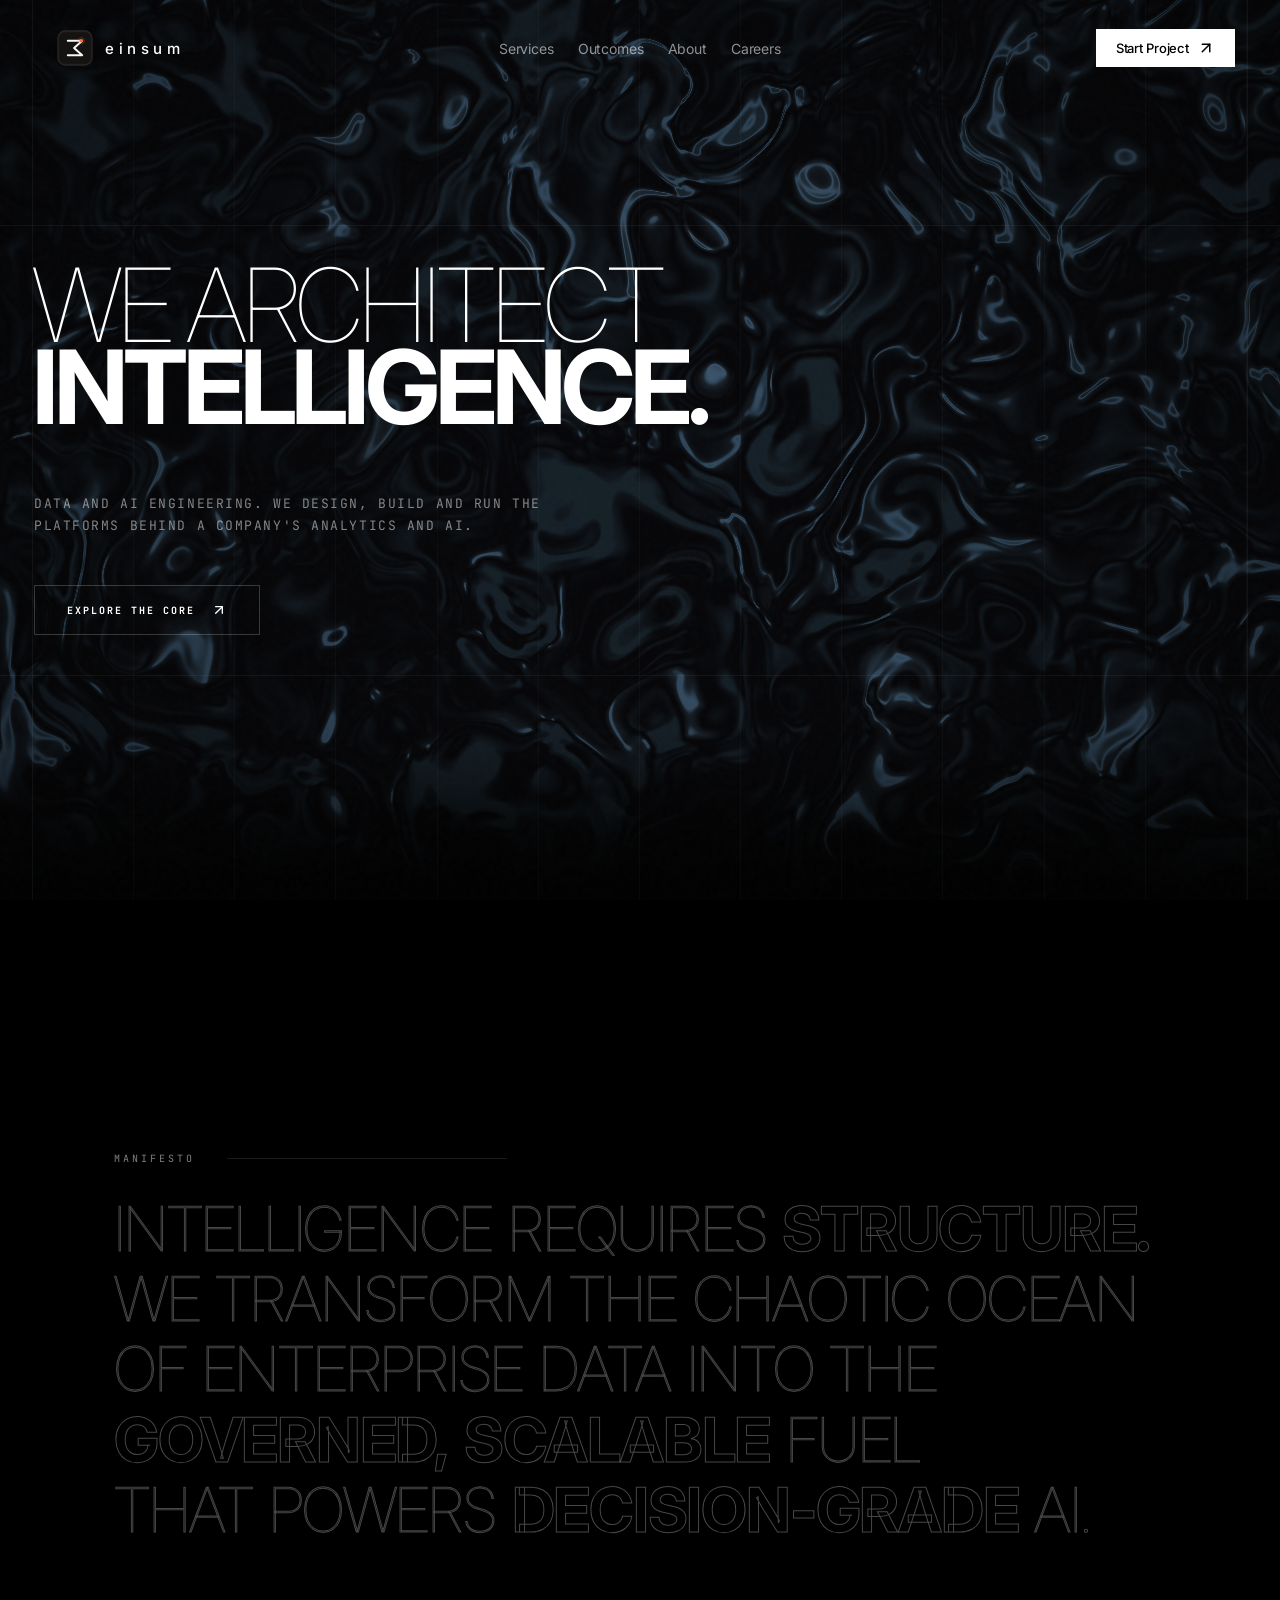
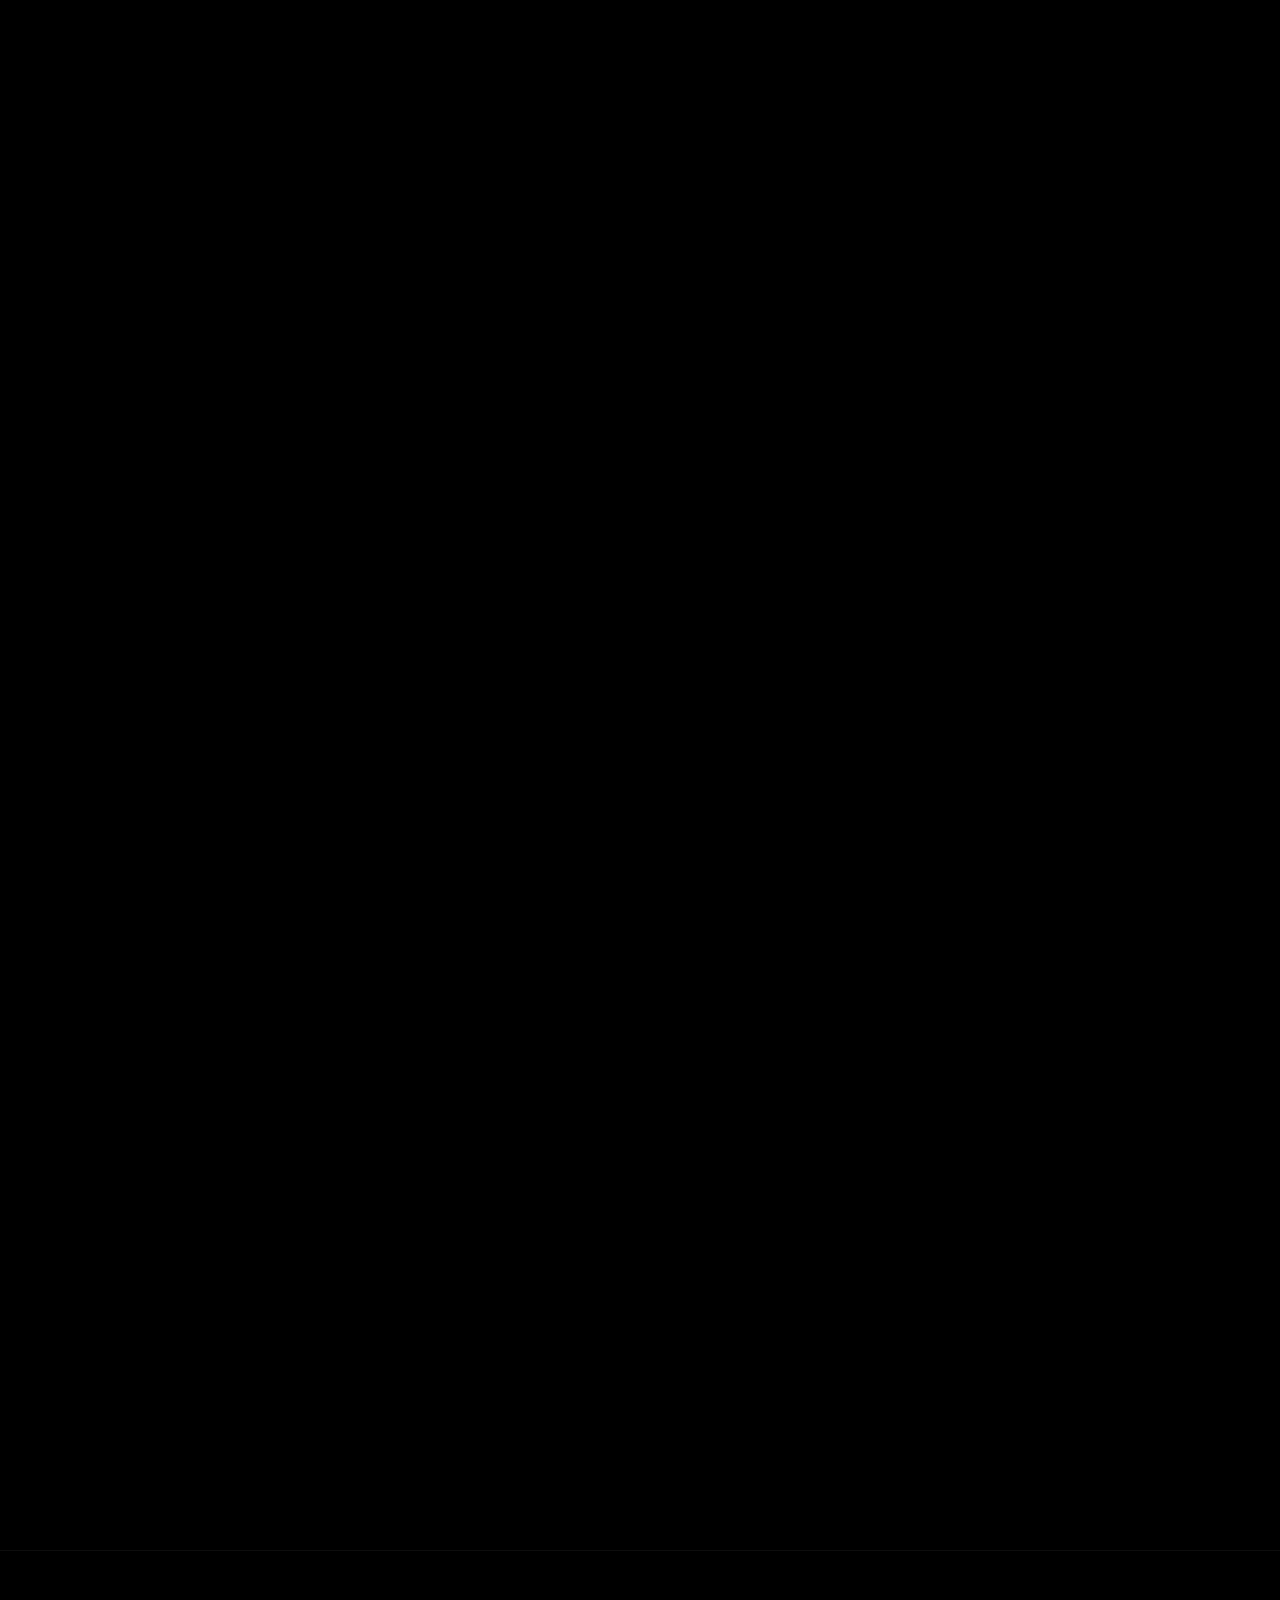
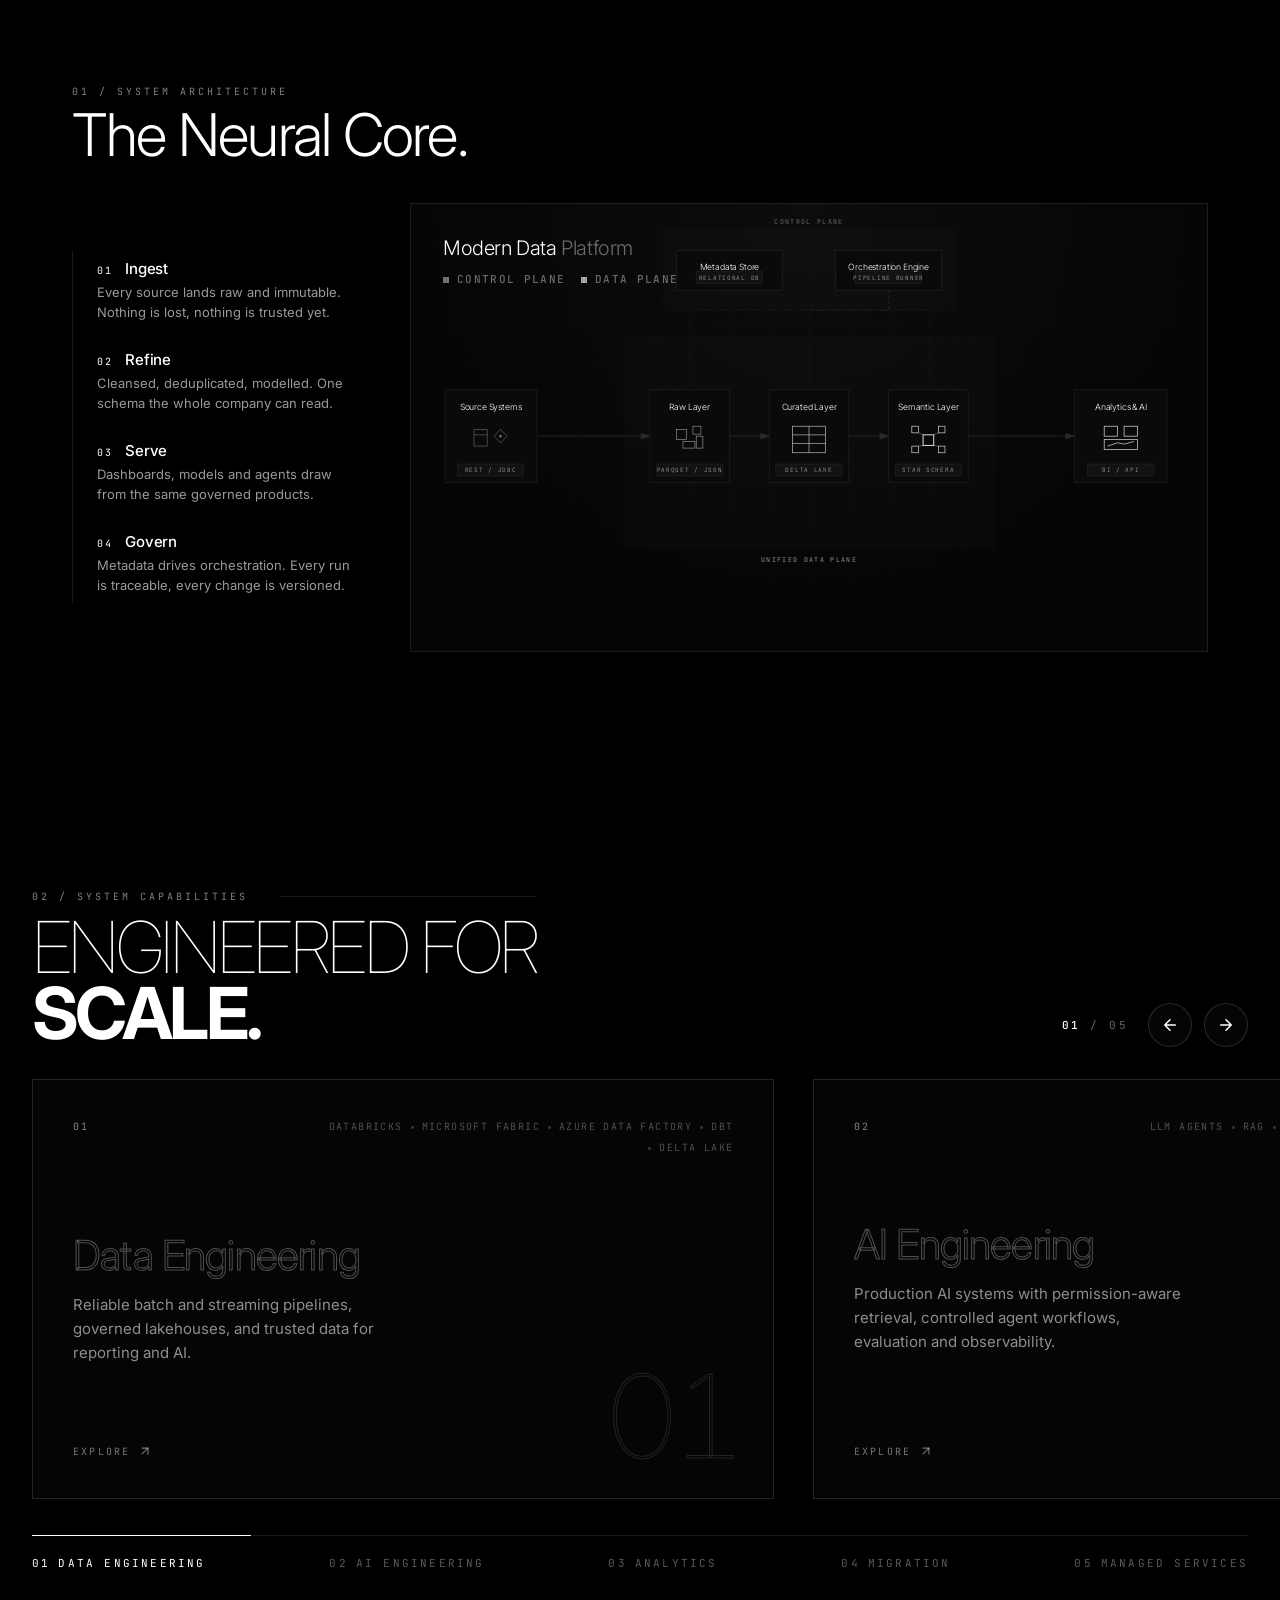
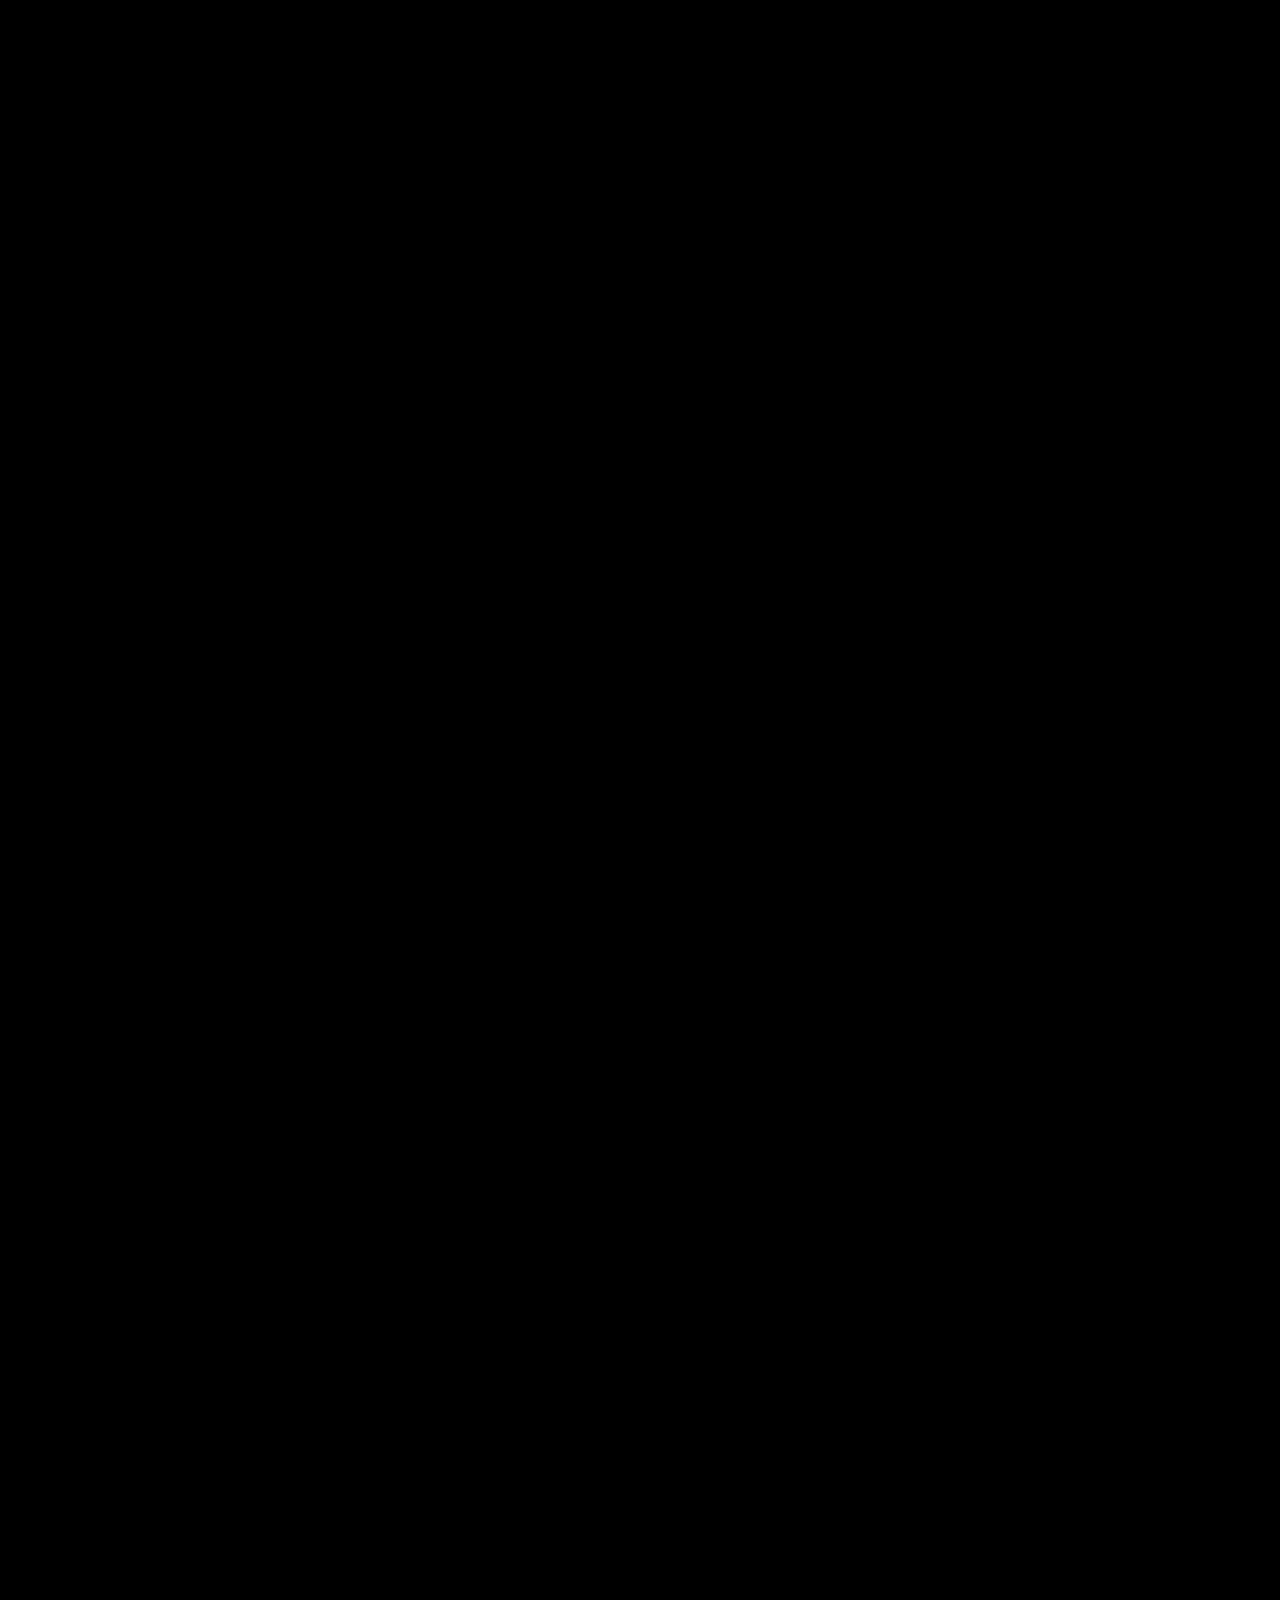
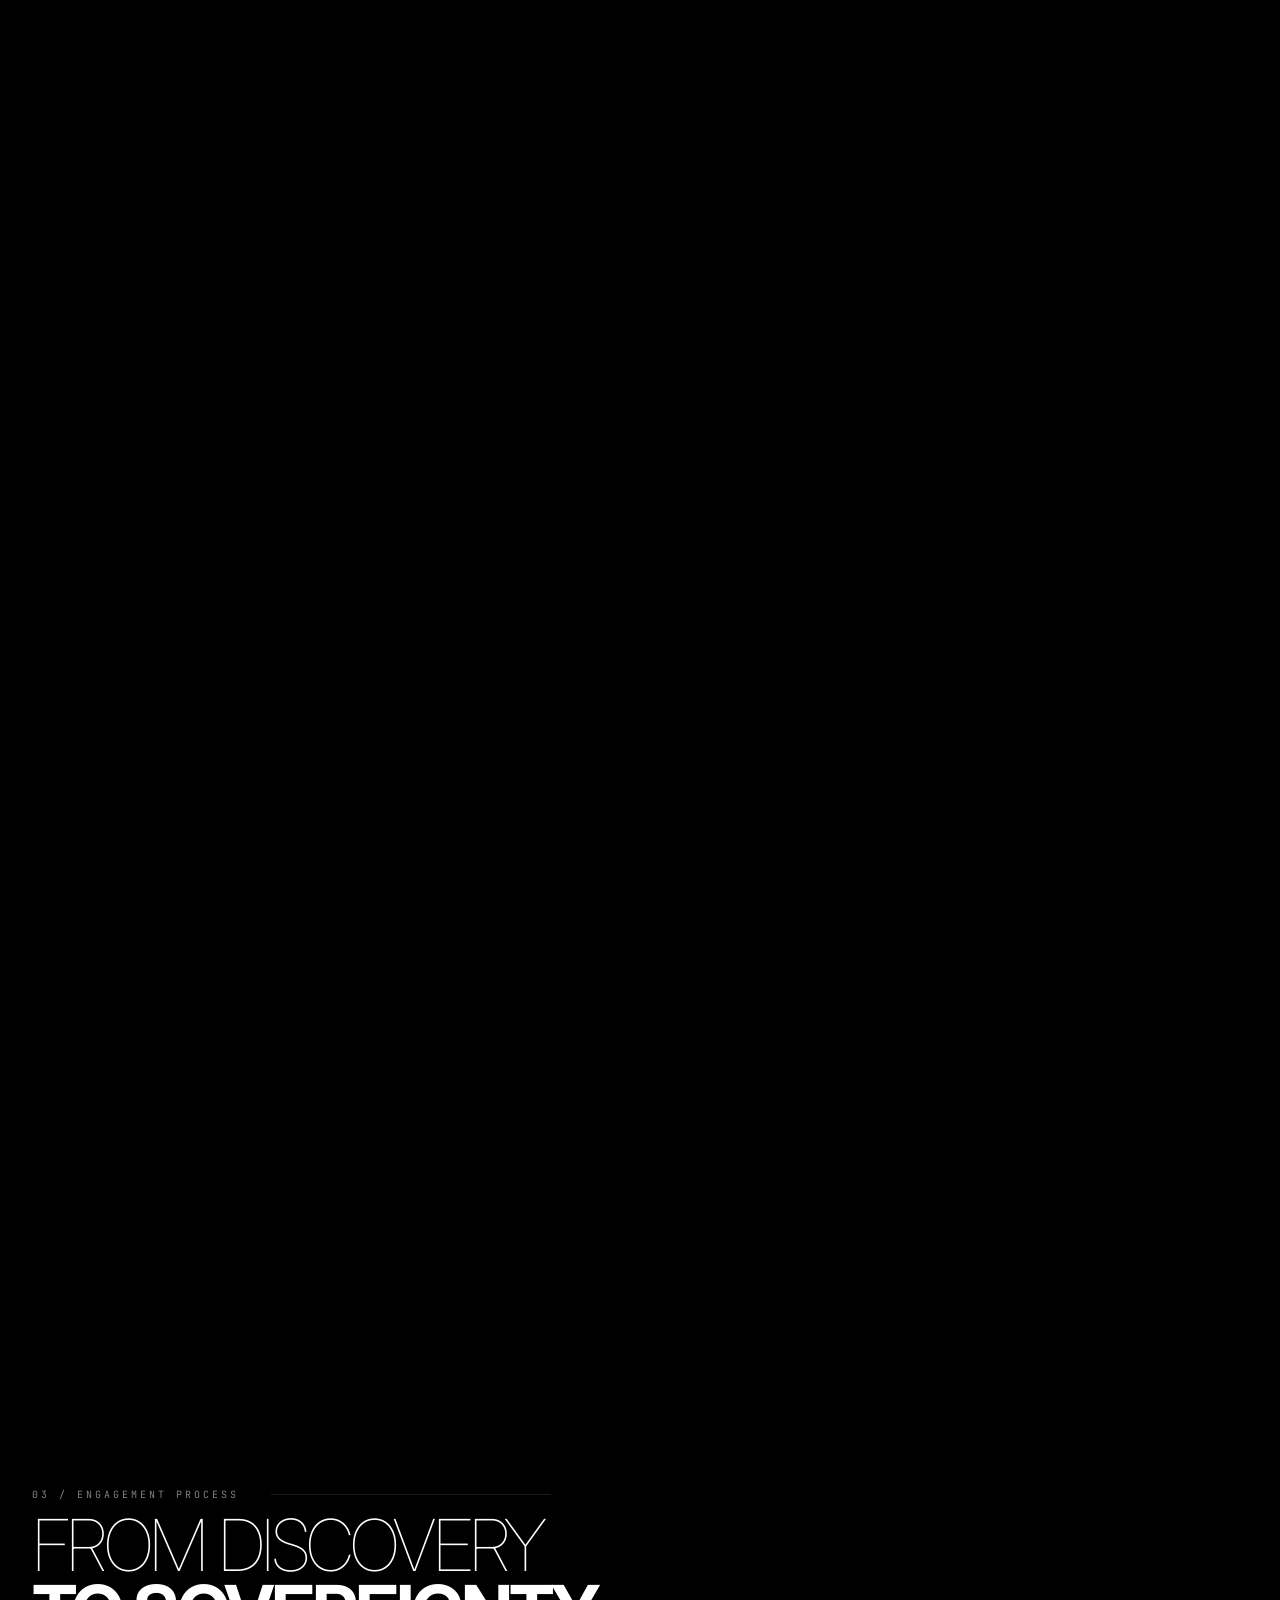
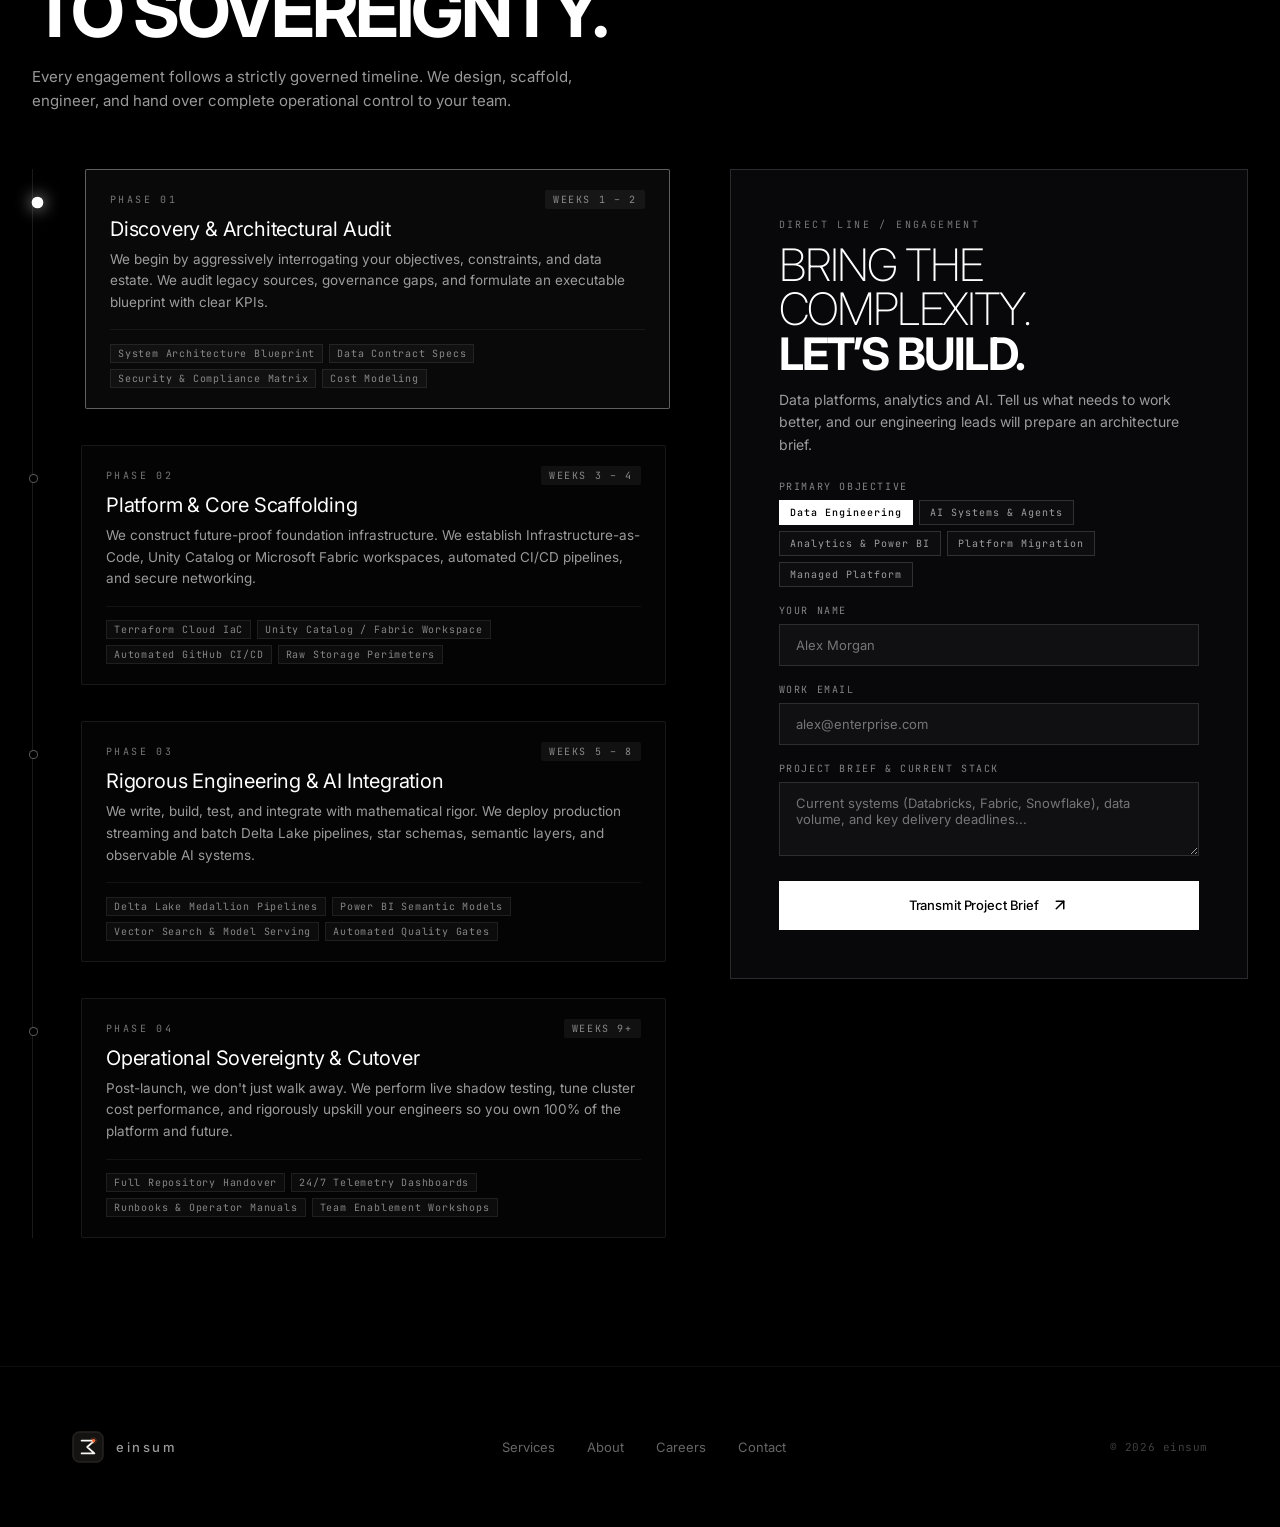
==== index.html @ 6652b0ad "First commit" ====
<!DOCTYPE html>
<html lang="en">

<head>
  <meta charset="UTF-8">
  <meta name="viewport" content="width=device-width, initial-scale=1, maximum-scale=5, user-scalable=yes">
  <meta name="theme-color" content="#000000">
  <title>Data & AI Engineering Consulting | einsum</title>
  <meta name="description"
    content="Data and AI engineering on Databricks, Microsoft Fabric and Azure. einsum builds governed data platforms, production AI systems and analytics your team can operate.">
  <link rel="icon" type="image/svg+xml" href="favicon.svg">
  <link rel="preconnect" href="https://fonts.googleapis.com">
  <link rel="preconnect" href="https://fonts.gstatic.com" crossorigin>
  <link
    href="https://fonts.googleapis.com/css2?family=Inter:wght@100;200;300;400;500;600;700;800;900&family=JetBrains+Mono:wght@400;500;600&display=swap"
    rel="stylesheet">
  <style>
    /* ── Reset & Base ─────────────────────────────────────── */
    *,
    *::before,
    *::after {
      margin: 0;
      padding: 0;
      box-sizing: border-box;
    }

    html {
      scroll-behavior: smooth;
    }

    body {
      font-family: 'Inter', system-ui, -apple-system, sans-serif;
      background: #000;
      color: #fff;
      overflow-x: hidden;
      -webkit-font-smoothing: antialiased;
      -moz-osx-font-smoothing: grayscale;
    }

    ::selection {
      background: rgba(255, 255, 255, 0.15);
    }

    a {
      color: inherit;
      text-decoration: none;
    }

    button {
      background: none;
      border: none;
      color: inherit;
      cursor: pointer;
      font: inherit;
    }

    .mono {
      font-family: 'JetBrains Mono', 'Courier New', monospace;
    }

    /* ── WebGL Fluid Background ──────────────────────────── */
    #fluid-bg {
      position: fixed;
      inset: 0;
      z-index: 0;
      width: 100vw;
      height: 100vh;
      pointer-events: none;
    }

    #fluid-bg canvas {
      display: block;
      width: 100%;
      height: 100%;
      background: #000;
    }

    /* Noise overlay on top of the fluid */
    #fluid-bg::after {
      content: '';
      position: absolute;
      inset: 0;
      opacity: 0.02;
      mix-blend-mode: screen;
      pointer-events: none;
      background-image: url("data:image/svg+xml,%3Csvg viewBox='0 0 200 200' xmlns='http://www.w3.org/2000/svg'%3E%3Cfilter id='noiseFilter'%3E%3CfeTurbulence type='fractalNoise' baseFrequency='0.8' numOctaves='3' stitchTiles='stitch'/%3E%3C/filter%3E%3Crect width='100%25' height='100%25' filter='url(%23noiseFilter)'/%3E%3C/svg%3E");
    }

    /* ── Navigation ──────────────────────────────────────── */
    .nav-bar {
      position: fixed;
      top: 0;
      left: 0;
      right: 0;
      display: flex;
      justify-content: center;
      pointer-events: none;
      z-index: 100;
    }

    .nav-inner {
      position: relative;
      display: flex;
      align-items: center;
      justify-content: space-between;
      padding: 0 1.5rem;
      pointer-events: auto;
      width: 100%;
      max-width: 1240px;
      height: 96px;
      background: transparent;
      border: 1px solid transparent;
      border-radius: 0;
      transition: all 0.7s cubic-bezier(0.19, 1, 0.22, 1);
    }

    /* Scrolled state: frosted glass pill */
    .nav-bar.scrolled .nav-inner {
      max-width: 860px;
      height: 56px;
      margin-top: 12px;
      background: rgba(20, 20, 20, 0.65);
      backdrop-filter: blur(24px) saturate(1.4);
      -webkit-backdrop-filter: blur(24px) saturate(1.4);
      border-color: rgba(255, 255, 255, 0.08);
      border-radius: 100px;
      padding: 0 1.25rem;
    }

    .nav-bar.scrolled .nav-brand svg {
      height: 28px;
      width: 28px;
      transition: all 0.7s cubic-bezier(0.19, 1, 0.22, 1);
    }

    .nav-brand svg {
      transition: all 0.7s cubic-bezier(0.19, 1, 0.22, 1);
    }

    .nav-brand {
      display: flex;
      align-items: center;
      gap: 14px;
      padding-left: 12px;
    }

    .nav-brand svg {
      height: 36px;
      width: 36px;
      flex-shrink: 0;
    }

    .nav-brand-text {
      font-size: 15px;
      font-weight: 500;
      letter-spacing: 0.3em;
      color: #fff;
    }

    .nav-links {
      display: none;
      align-items: center;
      gap: 1.5rem;
    }

    @media (min-width: 768px) {
      .nav-links {
        display: flex;
      }
    }

    .nav-link {
      position: relative;
      font-size: 14px;
      font-weight: 400;
      letter-spacing: -0.01em;
      color: rgba(255, 255, 255, 0.55);
      transition: color 0.3s;
    }

    .nav-link:hover {
      color: #fff;
    }

    .nav-link::after {
      content: '';
      position: absolute;
      bottom: -8px;
      left: 0;
      right: 0;
      height: 1px;
      background: #fff;
      transform: scaleX(0);
      transform-origin: left;
      transition: transform 0.5s cubic-bezier(0.19, 1, 0.22, 1);
    }

    .nav-link:hover::after {
      transform: scaleX(1);
    }

    .nav-cta {
      display: none;
      align-items: center;
      gap: 8px;
      padding: 10px 20px;
      background: #fff;
      color: #000;
      font-weight: 500;
      font-size: 13px;
      letter-spacing: -0.01em;
      border-radius: 0;
      transition: all 0.5s cubic-bezier(0.19, 1, 0.22, 1);
    }

    .nav-bar.scrolled .nav-cta {
      border-radius: 9999px;
      padding: 8px 18px;
    }

    .nav-cta:hover {
      background: #e5e5e5;
    }

    .nav-cta:active {
      transform: scale(0.95);
    }

    @media (min-width: 768px) {
      .nav-cta {
        display: inline-flex;
      }
    }

    /* ── Hero Section ────────────────────────────────────── */
    .hero {
      position: relative;
      width: 100%;
      height: 100vh;
      height: 100svh;
      display: flex;
      flex-direction: column;
      justify-content: center;
      overflow: hidden;
      z-index: 10;
    }

    /* Grid overlay */
    .hero-grid {
      position: absolute;
      inset: 0;
      z-index: 1;
      pointer-events: none;
      display: flex;
      justify-content: center;
      width: 100%;
      max-width: 1600px;
      margin: 0 auto;
      padding: 0 2rem;
    }

    .hero-grid-inner {
      width: 100%;
      height: 100%;
      display: grid;
      grid-template-columns: repeat(12, 1fr);
      border-left: 1px solid rgba(255, 255, 255, 0.05);
      border-right: 1px solid rgba(255, 255, 255, 0.05);
    }

    .hero-grid-col {
      height: 100%;
      border-right: 1px solid rgba(255, 255, 255, 0.05);
      opacity: 0.5;
    }

    @media (max-width: 768px) {
      .hero-grid-inner {
        grid-template-columns: repeat(4, 1fr);
      }
    }

    .hero-hline {
      position: absolute;
      left: 0;
      right: 0;
      height: 1px;
      background: rgba(255, 255, 255, 0.05);
      pointer-events: none;
    }

    .hero-content {
      position: relative;
      z-index: 20;
      width: 100%;
      max-width: 1600px;
      margin: 0 auto;
      padding: 0 1rem;
    }

    @media (min-width: 768px) {
      .hero-content {
        padding: 0 2rem;
      }
    }

    .hero-title-thin {
      font-size: clamp(3rem, 8vw, 9rem);
      font-weight: 100;
      letter-spacing: -0.05em;
      line-height: 0.8;
      text-transform: uppercase;
      opacity: 0;
      transform: translateY(60px);
      animation: heroSlideUp 1s cubic-bezier(0.19, 1, 0.22, 1) 0.3s forwards;
    }

    .hero-title-bold {
      font-size: clamp(3rem, 8vw, 9rem);
      font-weight: 700;
      letter-spacing: -0.05em;
      line-height: 0.8;
      text-transform: uppercase;
      opacity: 0;
      transform: translateY(60px);
      animation: heroSlideUp 1s cubic-bezier(0.19, 1, 0.22, 1) 0.5s forwards;
    }

    @keyframes heroSlideUp {
      to {
        opacity: 1;
        transform: translateY(0);
      }
    }

    .hero-subtitle {
      margin-top: 2rem;
      padding-left: 2px;
      opacity: 0;
      transform: translateY(20px);
      animation: heroFadeIn 1.2s cubic-bezier(0.19, 1, 0.22, 1) 0.9s forwards;
    }

    @keyframes heroFadeIn {
      to {
        opacity: 1;
        transform: translateY(0);
      }
    }

    .hero-subtitle p {
      font-family: 'JetBrains Mono', monospace;
      font-size: 11px;
      color: rgba(255, 255, 255, 0.5);
      max-width: 540px;
      line-height: 1.7;
      text-transform: uppercase;
      letter-spacing: 0.12em;
    }

    @media (min-width: 768px) {
      .hero-subtitle {
        margin-top: 4rem;
      }

      .hero-subtitle p {
        font-size: 13px;
      }
    }

    .hero-btn {
      display: inline-flex;
      align-items: center;
      gap: 1rem;
      margin-top: 3rem;
      padding: 1rem 2rem;
      border: 1px solid rgba(255, 255, 255, 0.2);
      position: relative;
      overflow: hidden;
      transition: border-color 0.5s;
    }

    .hero-btn:hover {
      border-color: rgba(255, 255, 255, 0.6);
    }

    .hero-btn-fill {
      position: absolute;
      inset: 0;
      background: #fff;
      transform: scaleX(0);
      transform-origin: left;
      transition: transform 0.8s cubic-bezier(0.19, 1, 0.22, 1);
    }

    .hero-btn:hover .hero-btn-fill {
      transform: scaleX(1);
    }

    .hero-btn span {
      position: relative;
      z-index: 10;
      font-family: 'JetBrains Mono', monospace;
      font-size: 10px;
      letter-spacing: 0.2em;
      font-weight: 700;
      text-transform: uppercase;
      color: #fff;
      transition: color 0.5s;
    }

    .hero-btn:hover span {
      color: #000;
    }

    .hero-btn svg {
      position: relative;
      z-index: 10;
      width: 16px;
      height: 16px;
      color: #fff;
      transition: color 0.5s;
    }

    .hero-btn:hover svg {
      color: #000;
    }

    /* ── Section Commons ─────────────────────────────────── */
    .section {
      position: relative;
      z-index: 20;
      width: 100%;
      border-top: 1px solid rgba(255, 255, 255, 0.05);
      padding: 6rem 0;
      background: rgba(0, 0, 0, 0.7);
      backdrop-filter: blur(40px);
      -webkit-backdrop-filter: blur(40px);
    }

    @media (min-width: 768px) {
      .section {
        padding: 8rem 0;
      }
    }

    .section-inner {
      max-width: 1200px;
      margin: 0 auto;
      padding: 0 1rem;
    }

    @media (min-width: 768px) {
      .section-inner {
        padding: 0 2rem;
      }
    }

    .section-label {
      font-family: 'JetBrains Mono', monospace;
      font-size: 10px;
      letter-spacing: 0.3em;
      text-transform: uppercase;
      color: rgba(255, 255, 255, 0.5);
    }

    .section-label-line {
      display: inline-block;
      position: relative;
      height: 1px;
      max-width: 280px;
      flex: 1;
      background: rgba(255, 255, 255, 0.1);
      margin-left: 1rem;
      vertical-align: middle;
    }

    .section-heading {
      font-size: clamp(2rem, 4.6vw, 4.25rem);
      font-weight: 300;
      letter-spacing: -0.03em;
      line-height: 0.95;
      margin-top: 0.5rem;
    }

    .section-heading-bold {
      font-weight: 700;
    }

    /* ── Manifesto Section ───────────────────────────────── */
    .manifesto {
      position: relative;
      z-index: 10;
      width: 100%;
      height: 250vh;
      background: transparent;
      border-top: none;
      backdrop-filter: none;
      -webkit-backdrop-filter: none;
    }

    .manifesto-sticky {
      position: sticky;
      top: 0;
      height: 100svh;
      width: 100%;
      overflow: hidden;
      display: flex;
      flex-direction: column;
      justify-content: center;
    }

    .manifesto-inner {
      max-width: 1600px;
      margin: 0 auto;
      padding: 0 1rem;
    }

    @media (min-width: 768px) {
      .manifesto-inner {
        padding: 0 2rem;
      }
    }

    .manifesto-text {
      text-transform: uppercase;
      letter-spacing: -0.02em;
      line-height: 1.04;
      font-size: clamp(1.7rem, 4.8vw, 4.8rem);
      max-width: 1400px;
    }

    .manifesto-text .line {
      display: block;
      margin-bottom: 0.1em;
    }

    /* Each word starts as a faint outline, then fills to white on scroll */
    .manifesto-text .mword {
      display: inline-block;
      margin-right: 0.26em;
      position: relative;
      -webkit-text-stroke: 1px rgba(255, 255, 255, 0.28);
      color: transparent;
      transition: color 0.4s ease, -webkit-text-stroke 0.4s ease;
    }

    .manifesto-text .mword.lit {
      -webkit-text-stroke: 0;
      color: rgba(255, 255, 255, 0.5);
    }

    .manifesto-text .mword.lit.is-bold {
      color: #fff;
    }

    .manifesto-text .mword.is-bold {
      font-weight: 700;
    }

    .manifesto-text .mword:not(.is-bold) {
      font-weight: 100;
    }

    /* Progress bar */
    .manifesto-progress {
      position: relative;
      height: 1px;
      max-width: 280px;
      flex: 1;
      background: rgba(255, 255, 255, 0.1);
      margin-left: 1rem;
      overflow: hidden;
    }

    .manifesto-progress-fill {
      position: absolute;
      left: 0;
      top: 0;
      height: 1px;
      width: 100%;
      background: rgba(255, 255, 255, 0.4);
      transform-origin: left;
      transform: scaleX(0);
    }

    /* ── Neural Core (Architecture) ──────────────────────── */
    .arch-steps {
      display: flex;
      flex-direction: column;
      gap: 0.75rem;
      padding-left: 1.5rem;
      border-left: 1px solid rgba(255, 255, 255, 0.1);
      position: relative;
    }

    .arch-step {
      transition: color 0.5s;
      color: #fff;
    }

    .arch-step-header {
      display: flex;
      align-items: baseline;
      gap: 0.75rem;
    }

    .arch-step-num {
      font-family: 'JetBrains Mono', monospace;
      font-size: 10px;
      letter-spacing: 0.2em;
    }

    .arch-step-title {
      font-size: 15px;
      font-weight: 500;
      letter-spacing: -0.01em;
    }

    .arch-step-desc {
      font-size: 13px;
      line-height: 1.6;
      color: rgba(255, 255, 255, 0.6);
      margin-top: 4px;
    }

    .arch-grid {
      display: grid;
      grid-template-columns: 1fr;
      gap: 2rem;
      margin-top: 2.5rem;
    }

    @media (min-width: 1024px) {
      .arch-grid {
        grid-template-columns: minmax(230px, 290px) 1fr;
        gap: 3rem;
        align-items: center;
        margin-top: 0;
      }
    }

    /* Architecture SVG diagram container */
    .arch-diagram {
      position: relative;
      width: 100%;
      background: #050505;
      border: 1px solid rgba(255, 255, 255, 0.1);
    }

    @media (min-width: 768px) {
      .arch-diagram {
        aspect-ratio: 16/9;
      }
    }

    .arch-diagram-header {
      padding: 1rem;
    }

    @media (min-width: 768px) {
      .arch-diagram-header {
        position: absolute;
        top: 2rem;
        left: 2rem;
        z-index: 20;
        padding: 0;
      }
    }

    .arch-diagram h3 {
      font-size: 1.25rem;
      font-weight: 300;
      letter-spacing: -0.02em;
    }

    .arch-diagram h3 span {
      color: rgba(255, 255, 255, 0.4);
    }

    .arch-diagram-legend {
      display: flex;
      gap: 1rem;
      margin-top: 0.75rem;
      font-family: 'JetBrains Mono', monospace;
      font-size: 11px;
      font-weight: 500;
      text-transform: uppercase;
      letter-spacing: 0.12em;
      color: rgba(255, 255, 255, 0.4);
    }

    .arch-diagram-legend .dot {
      width: 6px;
      height: 6px;
      background: #71717a;
      display: inline-block;
      margin-right: 8px;
      vertical-align: middle;
    }

    .arch-diagram-legend .dot-light {
      background: #a1a1aa;
    }

    .arch-diagram svg {
      width: 100%;
      height: auto;
      position: relative;
      z-index: 10;
    }

    /* Grid overlay inside diagram */
    .arch-diagram-grid {
      position: absolute;
      inset: 0;
      opacity: 0.1;
      pointer-events: none;
      background-image:
        linear-gradient(rgba(255, 255, 255, 0.05) 1px, transparent 1px),
        linear-gradient(90deg, rgba(255, 255, 255, 0.05) 1px, transparent 1px);
      background-size: 40px 40px;
    }

    .arch-diagram-radial {
      position: absolute;
      inset: 0;
      background: radial-gradient(circle at 50% 0%, rgba(255, 255, 255, 0.03), rgba(255, 255, 255, 0) 70%);
      pointer-events: none;
    }

    /* Architecture diagram interactive & hover effects */
    .arch-node {
      cursor: pointer;
      transition: transform 0.28s cubic-bezier(0.16, 1, 0.3, 1), opacity 0.3s ease;
    }

    .arch-node-frame {
      transition: stroke 0.3s ease, fill 0.3s ease, filter 0.3s ease;
    }

    .arch-node:hover .arch-node-frame,
    .arch-node.is-active .arch-node-frame {
      fill: #141416;
      stroke: rgba(255, 255, 255, 0.7);
      filter: drop-shadow(0 0 14px rgba(255, 255, 255, 0.2));
    }

    .arch-node.is-dimmed {
      opacity: 0.25;
    }

    /* Flowing animated stream when hovering over flowchart */
    .arch-stream-path {
      stroke-dasharray: 6 8;
      stroke: rgba(255, 255, 255, 0.2);
      stroke-width: 1.5;
      fill: none;
      opacity: 0;
      transition: opacity 0.4s ease;
    }

    .arch-diagram:hover .arch-stream-path {
      opacity: 0.75;
      animation: archDashFlow 1.1s linear infinite;
    }

    .arch-stream-path.is-active {
      opacity: 1 !important;
      stroke: #ffffff;
      stroke-width: 2;
      filter: drop-shadow(0 0 5px rgba(255, 255, 255, 0.6));
      animation: archDashFlow 0.8s linear infinite !important;
    }

    .arch-stream-path.is-dimmed {
      opacity: 0.08 !important;
    }

    @keyframes archDashFlow {
      from {
        stroke-dashoffset: 28;
      }

      to {
        stroke-dashoffset: 0;
      }
    }

    #base-links path {
      transition: stroke 0.3s ease, opacity 0.3s ease;
    }

    .arch-diagram:hover #base-links path {
      stroke: #52525b;
    }

    .arch-step {
      cursor: pointer;
      padding: 0.45rem 0.6rem;
      margin: 0 -0.6rem;
      border-radius: 4px;
      transition: background 0.25s ease, color 0.25s ease;
    }

    .arch-step:hover,
    .arch-step.is-active {
      background: rgba(255, 255, 255, 0.04);
    }

    .arch-step:hover .arch-step-title,
    .arch-step.is-active .arch-step-title {
      color: #ffffff;
    }

    .arch-step:hover .arch-step-num,
    .arch-step.is-active .arch-step-num {
      color: #ffffff;
    }

    /* Tooltip container styling */
    #arch-tooltip {
      position: absolute;
      left: 1.5rem;
      bottom: 1.5rem;
      max-width: 440px;
      padding: 0.75rem 1.1rem;
      background: rgba(10, 10, 12, 0.88);
      backdrop-filter: blur(14px);
      -webkit-backdrop-filter: blur(14px);
      border: 1px solid rgba(255, 255, 255, 0.14);
      border-radius: 4px;
      z-index: 40;
      pointer-events: none;
      opacity: 0;
      transform: translateY(6px);
      transition: opacity 0.28s ease, transform 0.28s ease;
    }

    #arch-tooltip.is-visible {
      opacity: 1;
      transform: translateY(0);
    }

    /* ── Capabilities Sticky Scroll-Driven Carousel ─────── */
    .capabilities-section {
      position: relative;
      width: 100%;
      height: 420vh;
      /* creates the scroll distance */
    }

    .capabilities-sticky {
      position: sticky;
      top: 0;
      height: 100vh;
      display: flex;
      flex-direction: column;
      justify-content: center;
      overflow: hidden;
      box-sizing: border-box;
      padding: 1.5rem 0;
    }

    @media (min-width: 768px) {
      .capabilities-sticky {
        padding: 2.5rem 0;
      }
    }

    .carousel-header-wrap {
      max-width: 1600px;
      width: 100%;
      margin: 0 auto;
      padding: 0 1.5rem;
      display: flex;
      justify-content: space-between;
      align-items: flex-end;
      flex-wrap: wrap;
      gap: 1.5rem;
      margin-bottom: 2rem;
      box-sizing: border-box;
    }

    @media (min-width: 768px) {
      .carousel-header-wrap {
        padding: 0 2rem;
      }
    }

    .carousel-controls {
      display: flex;
      align-items: center;
      gap: 0.75rem;
    }

    .carousel-counter {
      font-size: 11px;
      letter-spacing: 0.22em;
      color: rgba(255, 255, 255, 0.4);
      margin-right: 0.5rem;
    }

    .carousel-counter #carousel-current {
      color: #fff;
      font-weight: 500;
    }

    .carousel-btn {
      width: 44px;
      height: 44px;
      border-radius: 50%;
      border: 1px solid rgba(255, 255, 255, 0.15);
      background: rgba(255, 255, 255, 0.02);
      color: #fff;
      display: flex;
      align-items: center;
      justify-content: center;
      transition: all 0.25s ease;
      cursor: pointer;
    }

    .carousel-btn:hover {
      background: rgba(255, 255, 255, 0.12);
      border-color: rgba(255, 255, 255, 0.5);
    }

    .carousel-btn:active {
      transform: scale(0.95);
    }

    .carousel-viewport {
      width: 100%;
      overflow: hidden;
      position: relative;
    }

    .carousel-track {
      display: flex;
      gap: 2rem;
      width: max-content;
      padding-left: 1.5rem;
      padding-right: 1.5rem;
      will-change: transform;
      transition: transform 0.08s linear;
    }

    @media (min-width: 768px) {
      .carousel-track {
        gap: 3vw;
        padding-left: max(2rem, calc((100vw - 1600px) / 2 + 2rem));
        padding-right: 4rem;
      }
    }

    .cap-card {
      position: relative;
      display: block;
      flex-shrink: 0;
      border: 1px solid rgba(255, 255, 255, 0.12);
      background: rgba(255, 255, 255, 0.02);
      transition: border-color 0.6s ease, background 0.6s ease;
      width: 86vw;
      max-width: 820px;
      min-height: 360px;
    }

    @media (min-width: 768px) {
      .cap-card {
        width: 58vw;
        max-width: 860px;
        min-height: 420px;
      }
    }

    .cap-card:hover {
      border-color: rgba(255, 255, 255, 0.45);
      background: rgba(255, 255, 255, 0.035);
    }

    .cap-card-inner {
      position: relative;
      min-height: 320px;
      height: 100%;
      display: flex;
      flex-direction: column;
      justify-content: space-between;
      padding: 1.5rem;
    }

    @media (min-width: 768px) {
      .cap-card-inner {
        padding: 2rem;
        min-height: 380px;
      }
    }

    @media (min-width: 1024px) {
      .cap-card-inner {
        padding: 2.5rem;
      }
    }

    .cap-card-top {
      display: flex;
      align-items: flex-start;
      justify-content: space-between;
      gap: 1.5rem;
    }

    .cap-card-num {
      font-family: 'JetBrains Mono', monospace;
      font-size: 10px;
      letter-spacing: 0.24em;
      color: rgba(255, 255, 255, 0.5);
      font-variant-numeric: tabular-nums;
    }

    .cap-card-tags {
      display: flex;
      flex-wrap: wrap;
      justify-content: flex-end;
      gap: 8px 8px;
      max-width: 70%;
    }

    .cap-card-tag {
      font-family: 'JetBrains Mono', monospace;
      font-size: 10px;
      letter-spacing: 0.14em;
      text-transform: uppercase;
      color: rgba(255, 255, 255, 0.3);
    }

    .cap-card-tag-dot {
      width: 3px;
      height: 3px;
      border-radius: 50%;
      background: rgba(255, 255, 255, 0.2);
      display: inline-block;
      margin-right: 8px;
      vertical-align: middle;
    }

    .cap-card-body {
      margin-top: 2rem;
    }

    @media (min-width: 768px) {
      .cap-card-body {
        margin-top: 0;
      }
    }

    .cap-card-title {
      font-size: clamp(1.9rem, 3.2vw, 3.4rem);
      font-weight: 300;
      letter-spacing: -0.02em;
      line-height: 1.05;
      -webkit-text-stroke: 1px rgba(255, 255, 255, 0.3);
      color: transparent;
      transition: all 0.6s ease;
    }

    .cap-card:hover .cap-card-title {
      -webkit-text-stroke: 0;
      color: #fff;
    }

    .cap-card-desc {
      margin-top: 1rem;
      max-width: 38ch;
      font-size: 14px;
      line-height: 1.6;
      color: rgba(255, 255, 255, 0.55);
      transition: color 0.6s ease;
    }

    @media (min-width: 1024px) {
      .cap-card-desc {
        font-size: 15px;
      }
    }

    .cap-card-explore {
      display: inline-flex;
      align-items: center;
      gap: 8px;
      font-family: 'JetBrains Mono', monospace;
      font-size: 10px;
      letter-spacing: 0.22em;
      text-transform: uppercase;
      color: rgba(255, 255, 255, 0.45);
      transition: color 0.4s;
      margin-top: 2rem;
    }

    @media (min-width: 768px) {
      .cap-card-explore {
        margin-top: 0;
      }
    }

    .cap-card:hover .cap-card-explore {
      color: #fff;
    }

    .cap-card-explore svg {
      width: 14px;
      height: 14px;
      transition: transform 0.4s cubic-bezier(0.19, 1, 0.22, 1);
    }

    .cap-card:hover .cap-card-explore svg {
      transform: translate(2px, -2px);
    }

    .cap-card-watermark {
      position: absolute;
      right: 1.5rem;
      bottom: 1rem;
      font-size: clamp(4.5rem, 9vw, 8.5rem);
      font-weight: 100;
      line-height: 1;
      letter-spacing: -0.05em;
      -webkit-text-stroke: 1px rgba(255, 255, 255, 0.12);
      color: transparent;
      user-select: none;
      pointer-events: none;
      font-variant-numeric: tabular-nums;
    }

    @media (min-width: 768px) {
      .cap-card-watermark {
        right: 2rem;
        bottom: 1.5rem;
      }
    }

    /* Carousel Timeline Track Indicator */
    .carousel-timeline-container {
      max-width: 1600px;
      width: 100%;
      margin: 2.25rem auto 0;
      padding: 0 1.5rem;
      box-sizing: border-box;
    }

    @media (min-width: 768px) {
      .carousel-timeline-container {
        padding: 0 2rem;
      }
    }

    .carousel-timeline-rail {
      position: relative;
      width: 100%;
      height: 1px;
      background: rgba(255, 255, 255, 0.1);
      margin-bottom: 1.25rem;
      overflow: hidden;
    }

    .carousel-timeline-fill {
      position: absolute;
      left: 0;
      top: 0;
      height: 100%;
      width: 100%;
      background: #ffffff;
      transform-origin: left;
      transform: scaleX(0.2);
      transition: transform 0.08s linear;
    }

    .carousel-timeline-steps {
      display: flex;
      justify-content: space-between;
      list-style: none;
      padding: 0;
      margin: 0;
      gap: 0.5rem;
    }

    .carousel-timeline-step {
      display: flex;
      align-items: baseline;
      gap: 0.5rem;
      font-family: 'JetBrains Mono', monospace;
      font-size: 11px;
      letter-spacing: 0.2em;
      text-transform: uppercase;
      color: rgba(255, 255, 255, 0.35);
      cursor: pointer;
      transition: color 0.35s ease;
      white-space: nowrap;
      user-select: none;
    }

    .carousel-timeline-step:hover {
      color: rgba(255, 255, 255, 0.75);
    }

    .carousel-timeline-step.is-active {
      color: #ffffff;
    }

    .carousel-timeline-step .step-name {
      display: none;
    }

    @media (min-width: 1024px) {
      .carousel-timeline-step .step-name {
        display: inline;
      }
    }

    /* ── Start Project / Engagement Timeline Section ───── */
    .timeline-section {
      max-width: 1600px;
      margin: 0 auto;
      padding: 6rem 1rem;
      position: relative;
    }

    @media (min-width: 768px) {
      .timeline-section {
        padding: 8rem 2rem;
      }
    }

    .timeline-grid {
      display: grid;
      grid-template-columns: 1fr;
      gap: 3rem;
      margin-top: 3.5rem;
    }

    @media (min-width: 1024px) {
      .timeline-grid {
        grid-template-columns: 1.1fr 0.9fr;
        gap: 4rem;
        align-items: start;
      }
    }

    /* Timeline spine & phases */
    .timeline-track {
      position: relative;
      padding-left: 2rem;
      border-left: 1px solid rgba(255, 255, 255, 0.1);
      display: flex;
      flex-direction: column;
      gap: 1.75rem;
    }

    @media (min-width: 768px) {
      .timeline-track {
        padding-left: 3rem;
        gap: 2.25rem;
      }
    }

    .timeline-phase {
      position: relative;
      cursor: pointer;
      padding: 1.25rem 1.5rem;
      background: rgba(255, 255, 255, 0.015);
      border: 1px solid rgba(255, 255, 255, 0.08);
      border-radius: 2px;
      transition: all 0.35s cubic-bezier(0.19, 1, 0.22, 1);
    }

    .timeline-phase::before {
      content: '';
      position: absolute;
      left: calc(-2rem - 5px);
      top: 1.75rem;
      width: 9px;
      height: 9px;
      border-radius: 50%;
      background: #000;
      border: 1px solid rgba(255, 255, 255, 0.35);
      transition: all 0.35s ease;
    }

    @media (min-width: 768px) {
      .timeline-phase::before {
        left: calc(-3rem - 5px);
      }
    }

    .timeline-phase:hover,
    .timeline-phase.is-active {
      background: rgba(255, 255, 255, 0.035);
      border-color: rgba(255, 255, 255, 0.35);
      transform: translateX(4px);
    }

    .timeline-phase.is-active::before {
      background: #ffffff;
      border-color: #ffffff;
      box-shadow: 0 0 12px rgba(255, 255, 255, 0.85);
      transform: scale(1.3);
    }

    .timeline-phase-header {
      display: flex;
      justify-content: space-between;
      align-items: baseline;
      flex-wrap: wrap;
      gap: 0.5rem;
      margin-bottom: 0.5rem;
    }

    .timeline-phase-num {
      font-size: 10px;
      letter-spacing: 0.24em;
      color: rgba(255, 255, 255, 0.45);
    }

    .timeline-phase-duration {
      font-size: 10px;
      letter-spacing: 0.16em;
      text-transform: uppercase;
      color: rgba(255, 255, 255, 0.5);
      background: rgba(255, 255, 255, 0.05);
      padding: 3px 8px;
      border-radius: 2px;
    }

    .timeline-phase-title {
      font-size: 1.25rem;
      font-weight: 400;
      letter-spacing: -0.01em;
      color: #fff;
      margin-bottom: 0.5rem;
    }

    .timeline-phase-desc {
      font-size: 13.5px;
      line-height: 1.6;
      color: rgba(255, 255, 255, 0.6);
    }

    .timeline-deliverables {
      margin-top: 1rem;
      padding-top: 0.85rem;
      border-top: 1px solid rgba(255, 255, 255, 0.06);
      display: flex;
      flex-wrap: wrap;
      gap: 6px;
    }

    .timeline-pill {
      font-size: 10px;
      font-family: 'JetBrains Mono', monospace;
      letter-spacing: 0.08em;
      color: rgba(255, 255, 255, 0.5);
      background: rgba(255, 255, 255, 0.03);
      border: 1px solid rgba(255, 255, 255, 0.08);
      padding: 2px 7px;
    }

    /* Start Project CTA / Form Card */
    .start-project-card {
      border: 1px solid rgba(255, 255, 255, 0.14);
      background: rgba(10, 10, 12, 0.85);
      backdrop-filter: blur(20px);
      -webkit-backdrop-filter: blur(20px);
      padding: 2rem;
      display: flex;
      flex-direction: column;
      gap: 1.5rem;
    }

    @media (min-width: 768px) {
      .start-project-card {
        padding: 3rem;
      }
    }

    .start-project-title {
      font-size: clamp(2rem, 3.5vw, 3rem);
      font-weight: 200;
      letter-spacing: -0.04em;
      line-height: 1;
      text-transform: uppercase;
    }

    .start-project-title span {
      display: block;
      font-weight: 700;
      color: #fff;
    }

    .start-project-desc {
      font-size: 14px;
      line-height: 1.6;
      color: rgba(255, 255, 255, 0.6);
    }

    .project-form {
      display: flex;
      flex-direction: column;
      gap: 1.1rem;
    }

    .form-group {
      display: flex;
      flex-direction: column;
      gap: 0.4rem;
    }

    .form-label {
      font-family: 'JetBrains Mono', monospace;
      font-size: 10px;
      letter-spacing: 0.16em;
      text-transform: uppercase;
      color: rgba(255, 255, 255, 0.5);
    }

    .form-input,
    .form-textarea {
      width: 100%;
      background: rgba(255, 255, 255, 0.03);
      border: 1px solid rgba(255, 255, 255, 0.12);
      padding: 0.75rem 1rem;
      color: #fff;
      font-size: 13px;
      font-family: inherit;
      outline: none;
      transition: border-color 0.3s;
    }

    .form-input:focus,
    .form-textarea:focus {
      border-color: rgba(255, 255, 255, 0.6);
      background: rgba(255, 255, 255, 0.05);
    }

    .form-tags {
      display: flex;
      flex-wrap: wrap;
      gap: 6px;
    }

    .scope-tag {
      font-family: 'JetBrains Mono', monospace;
      font-size: 10px;
      letter-spacing: 0.1em;
      padding: 5px 10px;
      border: 1px solid rgba(255, 255, 255, 0.15);
      background: rgba(255, 255, 255, 0.02);
      color: rgba(255, 255, 255, 0.6);
      cursor: pointer;
      transition: all 0.25s ease;
      user-select: none;
    }

    .scope-tag:hover {
      border-color: rgba(255, 255, 255, 0.4);
      color: #fff;
    }

    .scope-tag.is-selected {
      border-color: #fff;
      background: #fff;
      color: #000;
      font-weight: 500;
    }

    .btn-submit-project {
      display: flex;
      align-items: center;
      justify-content: center;
      gap: 0.75rem;
      padding: 0.95rem 1.5rem;
      background: #ffffff;
      color: #000000;
      font-weight: 500;
      font-size: 13px;
      letter-spacing: -0.01em;
      cursor: pointer;
      border: none;
      transition: all 0.25s ease;
      margin-top: 0.5rem;
    }

    .btn-submit-project:hover {
      background: #e4e4e7;
      transform: translateY(-1px);
    }

    .btn-submit-project:active {
      transform: scale(0.98);
    }

    .submit-success-msg {
      display: none;
      padding: 1.25rem;
      background: rgba(255, 255, 255, 0.04);
      border: 1px solid rgba(255, 255, 255, 0.2);
      font-size: 13px;
      line-height: 1.6;
      color: #fff;
    }

    /* ── Footer ──────────────────────────────────────────── */
    footer {
      position: relative;
      z-index: 20;
      border-top: 1px solid rgba(255, 255, 255, 0.05);
      padding: 4rem 0;
      background: rgba(0, 0, 0, 0.85);
      backdrop-filter: blur(40px);
      -webkit-backdrop-filter: blur(40px);
    }

    .footer-inner {
      max-width: 1200px;
      margin: 0 auto;
      padding: 0 2rem;
      display: flex;
      flex-direction: column;
      gap: 2rem;
    }

    @media (min-width: 768px) {
      .footer-inner {
        flex-direction: row;
        justify-content: space-between;
        align-items: center;
      }
    }

    .footer-brand {
      display: flex;
      align-items: center;
      gap: 12px;
    }

    .footer-brand svg {
      height: 32px;
      width: 32px;
      flex-shrink: 0;
    }

    .footer-brand span {
      font-size: 13px;
      font-weight: 500;
      letter-spacing: 0.2em;
      color: rgba(255, 255, 255, 0.6);
    }

    .footer-links {
      display: flex;
      gap: 2rem;
    }

    .footer-link {
      font-size: 13px;
      color: rgba(255, 255, 255, 0.4);
      transition: color 0.3s;
    }

    .footer-link:hover {
      color: #fff;
    }

    .footer-copy {
      font-family: 'JetBrains Mono', monospace;
      font-size: 11px;
      color: rgba(255, 255, 255, 0.25);
      letter-spacing: 0.05em;
    }

    /* ── Scroll animations ───────────────────────────────── */
    .reveal {
      opacity: 0;
      transform: translateY(40px);
      transition: opacity 0.8s cubic-bezier(0.19, 1, 0.22, 1), transform 0.8s cubic-bezier(0.19, 1, 0.22, 1);
    }

    .reveal.visible {
      opacity: 1;
      transform: translateY(0);
    }

    /* ── Mobile menu (hamburger hidden for now) ──────────── */
    .nav-hamburger {
      display: flex;
      align-items: center;
      justify-content: center;
      width: 44px;
      height: 44px;
    }

    @media (min-width: 768px) {
      .nav-hamburger {
        display: none;
      }
    }

    .nav-hamburger svg {
      width: 22px;
      height: 22px;
      overflow: visible;
    }
  </style>
</head>

<body>

  <!-- ═══════════════════════════════════════════════════════
     WebGL FLUID BACKGROUND
     ═══════════════════════════════════════════════════════ -->
  <div id="fluid-bg" aria-hidden="true">
    <canvas id="fluid-canvas"></canvas>
  </div>

  <!-- ═══════════════════════════════════════════════════════
     NAVIGATION
     ═══════════════════════════════════════════════════════ -->
  <div class="nav-bar">
    <div class="nav-inner">
      <div class="nav-brand">
        <a href="index.html" aria-label="einsum, home" style="display:flex;align-items:center;gap:12px;">
          <!-- einsum Logo Mark -->
          <svg xmlns="http://www.w3.org/2000/svg" viewBox="0 0 40 40" width="36" height="36" fill="none" class="nav-brand-icon" aria-hidden="true">
            <rect x="1" y="1" width="38" height="38" rx="8" fill="#141312" stroke="#2a2725" stroke-width="1.2"/>
            <rect x="2" y="2" width="36" height="36" rx="7" fill="none" stroke="rgba(255, 255, 255, 0.05)" stroke-width="1"/>
            <path d="M12 12H28L19 20L28 28H12" stroke="#f8f7f4" stroke-width="2.2" stroke-linecap="round" stroke-linejoin="round"/>
            <circle cx="27" cy="12" r="2" fill="#ff6b35"/>
            <circle cx="27" cy="12" r="3.5" stroke="#ff6b35" stroke-opacity="0.3" stroke-width="1"/>
          </svg>
          <span class="nav-brand-text">einsum</span>
        </a>
      </div>
      <nav class="nav-links">
        <a href="#neural-core" class="nav-link">Services</a>
        <a href="#capabilities" class="nav-link">Outcomes</a>
        <a href="#" class="nav-link">About</a>
        <a href="#" class="nav-link">Careers</a>
      </nav>
      <div style="display:flex;align-items:center;gap:1rem;">
        <button class="nav-hamburger" aria-label="Open navigation">
          <svg viewBox="0 0 60 60" aria-hidden="true" fill="none" stroke="currentColor" stroke-width="4">
            <line x1="3" y1="22" x2="57" y2="22"></line>
            <line x1="3" y1="38" x2="57" y2="38"></line>
          </svg>
        </button>
        <a href="contact.html" class="nav-cta">
          <span>Start Project</span>
          <svg xmlns="http://www.w3.org/2000/svg" width="18" height="18" viewBox="0 0 24 24" fill="none"
            stroke="currentColor" stroke-width="2" stroke-linecap="round" stroke-linejoin="round">
            <path d="M7 7h10v10"></path>
            <path d="M7 17 17 7"></path>
          </svg>
        </a>
      </div>
    </div>
  </div>

  <!-- ═══════════════════════════════════════════════════════
     HERO
     ═══════════════════════════════════════════════════════ -->
  <section class="hero" id="hero">
    <!-- Grid lines -->
    <div class="hero-grid">
      <div class="hero-grid-inner">
        <div class="hero-grid-col"></div>
        <div class="hero-grid-col"></div>
        <div class="hero-grid-col"></div>
        <div class="hero-grid-col"></div>
        <div class="hero-grid-col"></div>
        <div class="hero-grid-col"></div>
        <div class="hero-grid-col"></div>
        <div class="hero-grid-col"></div>
        <div class="hero-grid-col"></div>
        <div class="hero-grid-col"></div>
        <div class="hero-grid-col"></div>
        <div class="hero-grid-col"></div>
      </div>
      <div class="hero-hline" style="top:25vh"></div>
      <div class="hero-hline" style="top:75vh"></div>
    </div>

    <div class="hero-content">
      <h1 class="sr-only" style="position:absolute;width:1px;height:1px;overflow:hidden;clip:rect(0,0,0,0);">We
        Architect Intelligence.</h1>
      <div class="hero-title-thin" aria-hidden="true">We Architect</div>
      <div class="hero-title-bold" aria-hidden="true">Intelligence.</div>
      <div class="hero-subtitle">
        <p>Data and AI engineering. We design, build and run the platforms behind a company's analytics and AI.</p>
        <a href="#neural-core" class="hero-btn">
          <div class="hero-btn-fill"></div>
          <span>Explore The Core</span>
          <svg xmlns="http://www.w3.org/2000/svg" width="24" height="24" viewBox="0 0 24 24" fill="none"
            stroke="currentColor" stroke-width="2" stroke-linecap="round" stroke-linejoin="round">
            <path d="M7 7h10v10"></path>
            <path d="M7 17 17 7"></path>
          </svg>
        </a>
      </div>
    </div>
  </section>

  <!-- ═══════════════════════════════════════════════════════
     MANIFESTO
     ═══════════════════════════════════════════════════════ -->
  <section class="manifesto" id="manifesto-section" aria-label="Manifesto">
    <div class="manifesto-sticky">
      <div class="manifesto-inner">
        <div style="display:flex;align-items:center;gap:1rem;margin-bottom:2rem;">
          <span class="section-label">Manifesto</span>
          <span class="manifesto-progress"><span class="manifesto-progress-fill" id="manifesto-progress"></span></span>
        </div>
        <div class="manifesto-text" id="manifesto-text">
          <span class="line">
            <span class="mword">Intelligence</span><span class="mword">requires</span><span
              class="mword is-bold">Structure.</span>
          </span>
          <span class="line">
            <span class="mword">We</span><span class="mword">transform</span><span class="mword">the</span><span
              class="mword">chaotic</span><span class="mword">ocean</span>
          </span>
          <span class="line">
            <span class="mword">of</span><span class="mword">enterprise</span><span class="mword">data</span><span
              class="mword">into</span><span class="mword">the</span>
          </span>
          <span class="line">
            <span class="mword is-bold">governed,</span><span class="mword is-bold">scalable</span><span
              class="mword">fuel</span>
          </span>
          <span class="line">
            <span class="mword">that</span><span class="mword">powers</span><span
              class="mword is-bold">decision-grade</span><span class="mword">AI.</span>
          </span>
        </div>
      </div>
    </div>
  </section>

  <!-- ═══════════════════════════════════════════════════════
     NEURAL CORE (Architecture)
     ═══════════════════════════════════════════════════════ -->
  <section class="section" id="neural-core">
    <div class="section-inner">
      <div class="reveal">
        <span class="section-label">01 / System Architecture</span>
        <h2 class="section-heading">The Neural Core.</h2>
      </div>

      <div class="arch-grid" style="margin-top:2.5rem;">
        <div class="arch-steps reveal">
          <div class="arch-step" data-step="ingest">
            <div class="arch-step-header">
              <span class="arch-step-num">01</span>
              <span class="arch-step-title">Ingest</span>
            </div>
            <p class="arch-step-desc">Every source lands raw and immutable. Nothing is lost, nothing is trusted yet.</p>
          </div>
          <div class="arch-step" data-step="refine">
            <div class="arch-step-header">
              <span class="arch-step-num">02</span>
              <span class="arch-step-title">Refine</span>
            </div>
            <p class="arch-step-desc">Cleansed, deduplicated, modelled. One schema the whole company can read.</p>
          </div>
          <div class="arch-step" data-step="serve">
            <div class="arch-step-header">
              <span class="arch-step-num">03</span>
              <span class="arch-step-title">Serve</span>
            </div>
            <p class="arch-step-desc">Dashboards, models and agents draw from the same governed products.</p>
          </div>
          <div class="arch-step" data-step="govern">
            <div class="arch-step-header">
              <span class="arch-step-num">04</span>
              <span class="arch-step-title">Govern</span>
            </div>
            <p class="arch-step-desc">Metadata drives orchestration. Every run is traceable, every change is versioned.
            </p>
          </div>
        </div>

        <div class="arch-diagram reveal">
          <div class="arch-diagram-radial"></div>
          <div class="arch-diagram-grid"></div>
          <div class="arch-diagram-header">
            <h3>Modern Data <span>Platform</span></h3>
            <div class="arch-diagram-legend">
              <div><span class="dot"></span>Control Plane</div>
              <div><span class="dot dot-light"></span>Data Plane</div>
            </div>
          </div>
          <svg id="arch-svg" viewBox="0 0 1200 600" preserveAspectRatio="xMidYMin meet" role="img"
            aria-label="Modern data platform architecture">
            <defs>
              <marker id="arrow" markerWidth="10" markerHeight="7" refX="9" refY="3.5" orient="auto">
                <polygon points="0 0, 10 3.5, 0 7" fill="#3f3f46"></polygon>
              </marker>
              <marker id="arrow-bright" markerWidth="10" markerHeight="7" refX="9" refY="3.5" orient="auto">
                <polygon points="0 0, 10 3.5, 0 7" fill="#ffffff"></polygon>
              </marker>
              <radialGradient id="packet-glow">
                <stop offset="0%" stop-color="#ffffff" stop-opacity="0.95"></stop>
                <stop offset="35%" stop-color="#e4e4e7" stop-opacity="0.5"></stop>
                <stop offset="100%" stop-color="#a1a1aa" stop-opacity="0"></stop>
              </radialGradient>
            </defs>
            <!-- Control Plane zone -->
            <rect x="380" y="40" width="440" height="120" rx="0" fill="rgba(255,255,255,0.01)"
              stroke="rgba(255,255,255,0.05)" stroke-width="1" stroke-dasharray="4 4"></rect>
            <text x="600" y="30" font-size="10" fill="#71717a" text-anchor="middle" letter-spacing="2" font-weight="600"
              class="mono" style="text-transform:uppercase;opacity:0.7">Control Plane</text>
            <!-- Data Plane zone -->
            <rect x="320" y="200" width="560" height="320" rx="0" fill="rgba(255,255,255,0.01)"
              stroke="rgba(255,255,255,0.05)" stroke-width="1" stroke-dasharray="4 4"></rect>
            <text x="600" y="540" font-size="10" fill="#a1a1aa" text-anchor="middle" letter-spacing="2"
              font-weight="600" class="mono" style="text-transform:uppercase;opacity:0.7">Unified Data Plane</text>

            <!-- Base links (always visible, dim) -->
            <g id="base-links" style="opacity:0.6">
              <path data-link="source-bronze" d="M 190 350 L 360 350" stroke="#3f3f46" stroke-width="1.5" fill="none"
                marker-end="url(#arrow)"></path>
              <path data-link="bronze-silver" d="M 480 350 L 540 350" stroke="#3f3f46" stroke-width="1.5" fill="none"
                marker-end="url(#arrow)"></path>
              <path data-link="silver-gold" d="M 660 350 L 720 350" stroke="#3f3f46" stroke-width="1.5" fill="none"
                marker-end="url(#arrow)"></path>
              <path data-link="gold-serve" d="M 840 350 L 1000 350" stroke="#3f3f46" stroke-width="1.5" fill="none"
                marker-end="url(#arrow)"></path>
              <path data-link="adf-meta" d="M 640 100 L 560 100" stroke="#52525b" stroke-width="1.5"
                stroke-dasharray="4,4" fill="none" style="opacity:0.4"></path>
              <path data-link="adf-bronze" d="M 720 130 L 720 160 L 420 160 L 420 280" stroke="#52525b"
                stroke-width="1.5" stroke-dasharray="4,4" fill="none" style="opacity:0.4"></path>
              <path data-link="adf-silver" d="M 720 130 L 720 160 L 600 160 L 600 280" stroke="#52525b"
                stroke-width="1.5" stroke-dasharray="4,4" fill="none" style="opacity:0.4"></path>
              <path data-link="adf-gold" d="M 720 130 L 720 160 L 780 160 L 780 280" stroke="#52525b" stroke-width="1.5"
                stroke-dasharray="4,4" fill="none" style="opacity:0.4"></path>
            </g>

            <!-- Bright streaming links (animated stream on hover) -->
            <g id="bright-links" style="pointer-events:none">
              <path class="arch-stream-path" data-bright="source-bronze" d="M 190 350 L 360 350"
                marker-end="url(#arrow-bright)"></path>
              <path class="arch-stream-path" data-bright="bronze-silver" d="M 480 350 L 540 350"
                marker-end="url(#arrow-bright)"></path>
              <path class="arch-stream-path" data-bright="silver-gold" d="M 660 350 L 720 350"
                marker-end="url(#arrow-bright)"></path>
              <path class="arch-stream-path" data-bright="gold-serve" d="M 840 350 L 1000 350"
                marker-end="url(#arrow-bright)"></path>
              <path class="arch-stream-path" data-bright="adf-meta" d="M 640 100 L 560 100"
                marker-end="url(#arrow-bright)"></path>
              <path class="arch-stream-path" data-bright="adf-bronze" d="M 720 130 L 720 160 L 420 160 L 420 280"
                marker-end="url(#arrow-bright)"></path>
              <path class="arch-stream-path" data-bright="adf-silver" d="M 720 130 L 720 160 L 600 160 L 600 280"
                marker-end="url(#arrow-bright)"></path>
              <path class="arch-stream-path" data-bright="adf-gold" d="M 720 130 L 720 160 L 780 160 L 780 280"
                marker-end="url(#arrow-bright)"></path>
            </g>

            <!-- Traveling packets layer -->
            <g id="packets-layer" style="pointer-events:none"></g>

            <!-- Source Systems -->
            <g data-node="source" class="arch-node" transform="translate(50, 280)" style="cursor:pointer">
              <rect class="arch-node-frame" width="140" height="140" rx="0" fill="#0A0A0A"
                stroke="rgba(255,255,255,0.1)" stroke-width="1"></rect>
              <text x="70" y="30" text-anchor="middle" fill="#fff" font-size="13" font-weight="300"
                style="letter-spacing:-0.02em">Source Systems</text>
              <rect x="20" y="112" width="100" height="18" rx="0" fill="rgba(255,255,255,0.03)"
                stroke="rgba(255,255,255,0.08)" stroke-width="1"></rect>
              <text x="70" y="124" text-anchor="middle" fill="rgba(255,255,255,0.5)" font-size="9" class="mono"
                style="text-transform:uppercase;letter-spacing:0.12em">REST / JDBC</text>
              <g transform="translate(0, 40)" opacity="0.9">
                <path d="M 45,20 L 65,20 L 65,45 L 45,45 Z" fill="none" stroke="#71717a" stroke-width="1"></path>
                <line x1="45" y1="28" x2="65" y2="28" stroke="#71717a" stroke-width="1"></line>
                <path d="M 75,30 L 85,20 L 95,30 L 85,40 Z" fill="none" stroke="#71717a" stroke-width="1"></path>
                <circle cx="85" cy="30" r="2" fill="#71717a"></circle>
              </g>
            </g>
            <!-- Raw Layer -->
            <g data-node="bronze" class="arch-node" transform="translate(360, 280)" style="cursor:pointer">
              <rect class="arch-node-frame" width="120" height="140" rx="0" fill="#0A0A0A"
                stroke="rgba(255,255,255,0.1)" stroke-width="1"></rect>
              <text x="60" y="30" text-anchor="middle" fill="#fff" font-size="13" font-weight="300"
                style="letter-spacing:-0.02em">Raw Layer</text>
              <rect x="10" y="112" width="100" height="18" rx="0" fill="rgba(255,255,255,0.03)"
                stroke="rgba(255,255,255,0.08)" stroke-width="1"></rect>
              <text x="60" y="124" text-anchor="middle" fill="rgba(255,255,255,0.5)" font-size="9" class="mono"
                style="text-transform:uppercase;letter-spacing:0.12em">Parquet / JSON</text>
              <g transform="translate(0, 40)" opacity="0.9">
                <rect x="40" y="20" width="15" height="15" fill="none" stroke="#a1a1aa" stroke-width="1"></rect>
                <rect x="65" y="15" width="12" height="12" fill="none" stroke="#a1a1aa" stroke-width="1"></rect>
                <rect x="50" y="38" width="18" height="10" fill="none" stroke="#a1a1aa" stroke-width="1"></rect>
                <rect x="70" y="30" width="10" height="18" fill="none" stroke="#a1a1aa" stroke-width="1"></rect>
              </g>
            </g>
            <!-- Curated Layer -->
            <g data-node="silver" class="arch-node" transform="translate(540, 280)" style="cursor:pointer">
              <rect class="arch-node-frame" width="120" height="140" rx="0" fill="#0A0A0A"
                stroke="rgba(255,255,255,0.1)" stroke-width="1"></rect>
              <text x="60" y="30" text-anchor="middle" fill="#fff" font-size="13" font-weight="300"
                style="letter-spacing:-0.02em">Curated Layer</text>
              <rect x="10" y="112" width="100" height="18" rx="0" fill="rgba(255,255,255,0.03)"
                stroke="rgba(255,255,255,0.08)" stroke-width="1"></rect>
              <text x="60" y="124" text-anchor="middle" fill="rgba(255,255,255,0.5)" font-size="9" class="mono"
                style="text-transform:uppercase;letter-spacing:0.12em">Delta Lake</text>
              <g transform="translate(0, 40)" opacity="0.9">
                <rect x="35" y="15" width="50" height="40" fill="none" stroke="#d4d4d8" stroke-width="1"></rect>
                <line x1="35" y1="28" x2="85" y2="28" stroke="#d4d4d8" stroke-width="1"></line>
                <line x1="35" y1="41" x2="85" y2="41" stroke="#d4d4d8" stroke-width="1"></line>
                <line x1="60" y1="15" x2="60" y2="55" stroke="#d4d4d8" stroke-width="1"></line>
              </g>
            </g>
            <!-- Semantic Layer -->
            <g data-node="gold" class="arch-node" transform="translate(720, 280)" style="cursor:pointer">
              <rect class="arch-node-frame" width="120" height="140" rx="0" fill="#0A0A0A"
                stroke="rgba(255,255,255,0.1)" stroke-width="1"></rect>
              <text x="60" y="30" text-anchor="middle" fill="#fff" font-size="13" font-weight="300"
                style="letter-spacing:-0.02em">Semantic Layer</text>
              <rect x="10" y="112" width="100" height="18" rx="0" fill="rgba(255,255,255,0.03)"
                stroke="rgba(255,255,255,0.08)" stroke-width="1"></rect>
              <text x="60" y="124" text-anchor="middle" fill="rgba(255,255,255,0.5)" font-size="9" class="mono"
                style="text-transform:uppercase;letter-spacing:0.12em">Star Schema</text>
              <g transform="translate(0, 40)" opacity="0.9">
                <rect x="52" y="28" width="16" height="16" fill="none" stroke="#f4f4f5" stroke-width="1.5"></rect>
                <rect x="35" y="15" width="10" height="10" fill="none" stroke="#f4f4f5" stroke-width="1"></rect>
                <rect x="75" y="15" width="10" height="10" fill="none" stroke="#f4f4f5" stroke-width="1"></rect>
                <rect x="35" y="45" width="10" height="10" fill="none" stroke="#f4f4f5" stroke-width="1"></rect>
                <rect x="75" y="45" width="10" height="10" fill="none" stroke="#f4f4f5" stroke-width="1"></rect>
                <line x1="52" y1="28" x2="45" y2="25" stroke="#f4f4f5" stroke-width="0.5"></line>
                <line x1="68" y1="28" x2="75" y2="25" stroke="#f4f4f5" stroke-width="0.5"></line>
                <line x1="52" y1="44" x2="45" y2="45" stroke="#f4f4f5" stroke-width="0.5"></line>
                <line x1="68" y1="44" x2="75" y2="45" stroke="#f4f4f5" stroke-width="0.5"></line>
              </g>
            </g>
            <!-- Analytics & AI -->
            <g data-node="serve" class="arch-node" transform="translate(1000, 280)" style="cursor:pointer">
              <rect class="arch-node-frame" width="140" height="140" rx="0" fill="#0A0A0A"
                stroke="rgba(255,255,255,0.1)" stroke-width="1"></rect>
              <text x="70" y="30" text-anchor="middle" fill="#fff" font-size="13" font-weight="300"
                style="letter-spacing:-0.02em">Analytics &amp; AI</text>
              <rect x="20" y="112" width="100" height="18" rx="0" fill="rgba(255,255,255,0.03)"
                stroke="rgba(255,255,255,0.08)" stroke-width="1"></rect>
              <text x="70" y="124" text-anchor="middle" fill="rgba(255,255,255,0.5)" font-size="9" class="mono"
                style="text-transform:uppercase;letter-spacing:0.12em">BI / API</text>
              <g transform="translate(0, 40)" opacity="0.9">
                <rect x="45" y="15" width="20" height="15" fill="none" stroke="#fff" stroke-width="1"></rect>
                <rect x="75" y="15" width="20" height="15" fill="none" stroke="#fff" stroke-width="1"></rect>
                <rect x="45" y="35" width="50" height="15" fill="none" stroke="#fff" stroke-width="1"></rect>
                <path d="M 50,45 L 65,40 L 75,42 L 90,38" fill="none" stroke="#fff" stroke-width="1"></path>
              </g>
            </g>
            <!-- Metadata Store -->
            <g data-node="meta" class="arch-node" transform="translate(400, 70)" style="cursor:pointer">
              <rect class="arch-node-frame" width="160" height="60" rx="0" fill="#0A0A0A" stroke="rgba(255,255,255,0.1)"
                stroke-width="1"></rect>
              <text x="80" y="30" text-anchor="middle" fill="#fff" font-size="13" font-weight="300"
                style="letter-spacing:-0.02em">Metadata Store</text>
              <rect x="30" y="32" width="100" height="18" rx="0" fill="rgba(255,255,255,0.03)"
                stroke="rgba(255,255,255,0.08)" stroke-width="1"></rect>
              <text x="80" y="44" text-anchor="middle" fill="rgba(255,255,255,0.5)" font-size="9" class="mono"
                style="text-transform:uppercase;letter-spacing:0.12em">Relational DB</text>
            </g>
            <!-- Orchestration Engine -->
            <g data-node="adf" class="arch-node" transform="translate(640, 70)" style="cursor:pointer">
              <rect class="arch-node-frame" width="160" height="60" rx="0" fill="#0A0A0A" stroke="rgba(255,255,255,0.1)"
                stroke-width="1"></rect>
              <text x="80" y="30" text-anchor="middle" fill="#fff" font-size="13" font-weight="300"
                style="letter-spacing:-0.02em">Orchestration Engine</text>
              <rect x="30" y="32" width="100" height="18" rx="0" fill="rgba(255,255,255,0.03)"
                stroke="rgba(255,255,255,0.08)" stroke-width="1"></rect>
              <text x="80" y="44" text-anchor="middle" fill="rgba(255,255,255,0.5)" font-size="9" class="mono"
                style="text-transform:uppercase;letter-spacing:0.12em">Pipeline Runner</text>
            </g>
          </svg>
          <!-- Hover tooltip -->
          <div id="arch-tooltip">
            <span id="arch-tooltip-label" class="mono"
              style="font-size:10px;letter-spacing:0.2em;text-transform:uppercase;color:rgba(255,255,255,0.5);display:block;margin-bottom:6px"></span>
            <p id="arch-tooltip-desc" style="font-size:13px;line-height:1.5;color:rgba(255,255,255,0.7);margin:0;"></p>
          </div>
        </div>
      </div>
    </div>
  </section>

  <!-- ═══════════════════════════════════════════════════════
     CAPABILITIES CAROUSEL
     ═══════════════════════════════════════════════════════ -->
  <section class="capabilities-section" id="capabilities">
    <div class="capabilities-sticky">
      <div class="carousel-header-wrap">
        <div class="reveal">
          <div style="display:flex;align-items:center;gap:1rem;margin-bottom:0.75rem;">
            <span class="section-label">02 / System Capabilities</span>
            <span class="section-label-line"></span>
          </div>
          <h2
            style="font-size:clamp(2.4rem,5.6vw,5.6rem);font-weight:100;letter-spacing:-0.05em;text-transform:uppercase;line-height:0.92;">
            Engineered for<br><span class="section-heading-bold">Scale.</span>
          </h2>
        </div>
        <!-- Carousel Controls -->
        <div class="carousel-controls reveal">
          <span class="carousel-counter mono"><span id="carousel-current">01</span> / 05</span>
          <button id="carousel-prev" class="carousel-btn" aria-label="Previous capability">
            <svg width="18" height="18" viewBox="0 0 24 24" fill="none" stroke="currentColor" stroke-width="2"
              stroke-linecap="round" stroke-linejoin="round">
              <path d="M19 12H5M12 19l-7-7 7-7" />
            </svg>
          </button>
          <button id="carousel-next" class="carousel-btn" aria-label="Next capability">
            <svg width="18" height="18" viewBox="0 0 24 24" fill="none" stroke="currentColor" stroke-width="2"
              stroke-linecap="round" stroke-linejoin="round">
              <path d="M5 12h14M12 5l7 7-7 7" />
            </svg>
          </button>
        </div>
      </div>

      <!-- Carousel Viewport & Track -->
      <div class="carousel-viewport" id="capabilities-viewport">
        <div class="carousel-track" id="capabilities-track">
          <!-- Card 1: Data Engineering -->
          <a href="#start-project" class="cap-card" data-card="0">
            <div class="cap-card-inner">
              <div class="cap-card-top">
                <span class="cap-card-num">01</span>
                <div class="cap-card-tags">
                  <span class="cap-card-tag">Databricks</span>
                  <span class="cap-card-tag"><span class="cap-card-tag-dot"></span>Microsoft Fabric</span>
                  <span class="cap-card-tag"><span class="cap-card-tag-dot"></span>Azure Data Factory</span>
                  <span class="cap-card-tag"><span class="cap-card-tag-dot"></span>dbt</span>
                  <span class="cap-card-tag"><span class="cap-card-tag-dot"></span>Delta Lake</span>
                </div>
              </div>
              <div class="cap-card-body">
                <div class="cap-card-title">Data Engineering</div>
                <p class="cap-card-desc">Reliable batch and streaming pipelines, governed lakehouses, and trusted data
                  for reporting and AI.</p>
              </div>
              <span class="cap-card-explore">
                Explore
                <svg xmlns="http://www.w3.org/2000/svg" width="24" height="24" viewBox="0 0 24 24" fill="none"
                  stroke="currentColor" stroke-width="2" stroke-linecap="round" stroke-linejoin="round">
                  <path d="M7 7h10v10"></path>
                  <path d="M7 17 17 7"></path>
                </svg>
              </span>
              <span class="cap-card-watermark" aria-hidden="true">01</span>
            </div>
          </a>

          <!-- Card 2: AI Engineering -->
          <a href="#start-project" class="cap-card" data-card="1">
            <div class="cap-card-inner">
              <div class="cap-card-top">
                <span class="cap-card-num">02</span>
                <div class="cap-card-tags">
                  <span class="cap-card-tag">LLM Agents</span>
                  <span class="cap-card-tag"><span class="cap-card-tag-dot"></span>RAG</span>
                  <span class="cap-card-tag"><span class="cap-card-tag-dot"></span>MCP</span>
                  <span class="cap-card-tag"><span class="cap-card-tag-dot"></span>Evaluation</span>
                  <span class="cap-card-tag"><span class="cap-card-tag-dot"></span>Observability</span>
                </div>
              </div>
              <div class="cap-card-body">
                <div class="cap-card-title">AI Engineering</div>
                <p class="cap-card-desc">Production AI systems with permission-aware retrieval, controlled agent
                  workflows, evaluation and observability.</p>
              </div>
              <span class="cap-card-explore">
                Explore
                <svg xmlns="http://www.w3.org/2000/svg" width="24" height="24" viewBox="0 0 24 24" fill="none"
                  stroke="currentColor" stroke-width="2" stroke-linecap="round" stroke-linejoin="round">
                  <path d="M7 7h10v10"></path>
                  <path d="M7 17 17 7"></path>
                </svg>
              </span>
              <span class="cap-card-watermark" aria-hidden="true">02</span>
            </div>
          </a>

          <!-- Card 3: Analytics -->
          <a href="#start-project" class="cap-card" data-card="2">
            <div class="cap-card-inner">
              <div class="cap-card-top">
                <span class="cap-card-num">03</span>
                <div class="cap-card-tags">
                  <span class="cap-card-tag">Power BI</span>
                  <span class="cap-card-tag"><span class="cap-card-tag-dot"></span>Semantic Models</span>
                  <span class="cap-card-tag"><span class="cap-card-tag-dot"></span>TMDL</span>
                  <span class="cap-card-tag"><span class="cap-card-tag-dot"></span>DAX</span>
                  <span class="cap-card-tag"><span class="cap-card-tag-dot"></span>Fabric</span>
                </div>
              </div>
              <div class="cap-card-body">
                <div class="cap-card-title">Analytics</div>
                <p class="cap-card-desc">One governed semantic model behind every report. Power BI structures that end
                  fragmented business logic for good.</p>
              </div>
              <span class="cap-card-explore">
                Explore
                <svg xmlns="http://www.w3.org/2000/svg" width="24" height="24" viewBox="0 0 24 24" fill="none"
                  stroke="currentColor" stroke-width="2" stroke-linecap="round" stroke-linejoin="round">
                  <path d="M7 7h10v10"></path>
                  <path d="M7 17 17 7"></path>
                </svg>
              </span>
              <span class="cap-card-watermark" aria-hidden="true">03</span>
            </div>
          </a>

          <!-- Card 4: Migration -->
          <a href="#start-project" class="cap-card" data-card="3">
            <div class="cap-card-inner">
              <div class="cap-card-top">
                <span class="cap-card-num">04</span>
                <div class="cap-card-tags">
                  <span class="cap-card-tag">Synapse to Databricks</span>
                  <span class="cap-card-tag"><span class="cap-card-tag-dot"></span>SSRS to Power BI</span>
                  <span class="cap-card-tag"><span class="cap-card-tag-dot"></span>AI-accelerated</span>
                  <span class="cap-card-tag"><span class="cap-card-tag-dot"></span>Validation</span>
                </div>
              </div>
              <div class="cap-card-body">
                <div class="cap-card-title">Migration</div>
                <p class="cap-card-desc">AI recovers the intent in legacy code, engineers verify, and the new platform
                  ships battle-tested from day one.</p>
              </div>
              <span class="cap-card-explore">
                Explore
                <svg xmlns="http://www.w3.org/2000/svg" width="24" height="24" viewBox="0 0 24 24" fill="none"
                  stroke="currentColor" stroke-width="2" stroke-linecap="round" stroke-linejoin="round">
                  <path d="M7 7h10v10"></path>
                  <path d="M7 17 17 7"></path>
                </svg>
              </span>
              <span class="cap-card-watermark" aria-hidden="true">04</span>
            </div>
          </a>

          <!-- Card 5: Managed Services -->
          <a href="#start-project" class="cap-card" data-card="4">
            <div class="cap-card-inner">
              <div class="cap-card-top">
                <span class="cap-card-num">05</span>
                <div class="cap-card-tags">
                  <span class="cap-card-tag">SLA Guarantees</span>
                  <span class="cap-card-tag"><span class="cap-card-tag-dot"></span>24/7 Telemetry</span>
                  <span class="cap-card-tag"><span class="cap-card-tag-dot"></span>Cost Optimization</span>
                  <span class="cap-card-tag"><span class="cap-card-tag-dot"></span>Platform Ops</span>
                </div>
              </div>
              <div class="cap-card-body">
                <div class="cap-card-title">Managed Services</div>
                <p class="cap-card-desc">Continuous monitoring, cost governance, incident response, and performance
                  tuning for production data and AI estates.</p>
              </div>
              <span class="cap-card-explore">
                Explore
                <svg xmlns="http://www.w3.org/2000/svg" width="24" height="24" viewBox="0 0 24 24" fill="none"
                  stroke="currentColor" stroke-width="2" stroke-linecap="round" stroke-linejoin="round">
                  <path d="M7 7h10v10"></path>
                  <path d="M7 17 17 7"></path>
                </svg>
              </span>
              <span class="cap-card-watermark" aria-hidden="true">05</span>
            </div>
          </a>
        </div>
      </div>

      <!-- Carousel Timeline Track Indicator -->
      <div class="carousel-timeline-container reveal">
        <div class="carousel-timeline-rail">
          <div class="carousel-timeline-fill" id="carousel-timeline-fill"></div>
        </div>
        <ol class="carousel-timeline-steps">
          <li class="carousel-timeline-step is-active" data-index="0">
            <span class="mono">01</span>
            <span class="step-name">Data Engineering</span>
          </li>
          <li class="carousel-timeline-step" data-index="1">
            <span class="mono">02</span>
            <span class="step-name">AI Engineering</span>
          </li>
          <li class="carousel-timeline-step" data-index="2">
            <span class="mono">03</span>
            <span class="step-name">Analytics</span>
          </li>
          <li class="carousel-timeline-step" data-index="3">
            <span class="mono">04</span>
            <span class="step-name">Migration</span>
          </li>
          <li class="carousel-timeline-step" data-index="4">
            <span class="mono">05</span>
            <span class="step-name">Managed Services</span>
          </li>
        </ol>
      </div>
    </div>
  </section>

  <!-- ═══════════════════════════════════════════════════════
     ENGAGEMENT TIMELINE & START PROJECT
     ═══════════════════════════════════════════════════════ -->
  <section class="timeline-section" id="start-project">
    <div class="reveal">
      <div style="display:flex;align-items:center;gap:1rem;margin-bottom:0.75rem;">
        <span class="section-label">03 / Engagement Process</span>
        <span class="section-label-line"></span>
      </div>
      <h2
        style="font-size:clamp(2.4rem,5.6vw,5.6rem);font-weight:100;letter-spacing:-0.05em;text-transform:uppercase;line-height:0.92;">
        From Discovery<br><span class="section-heading-bold">To Sovereignty.</span>
      </h2>
      <p style="margin-top:1.25rem;max-width:540px;color:rgba(255,255,255,0.6);font-size:15px;line-height:1.6;">
        Every engagement follows a strictly governed timeline. We design, scaffold, engineer, and hand over complete
        operational control to your team.
      </p>
    </div>

    <div class="timeline-grid">
      <!-- Left: Interactive Delivery Timeline Track -->
      <div class="timeline-track reveal" id="engagement-timeline">
        <!-- Phase 1: Discovery -->
        <div class="timeline-phase is-active" data-phase="0">
          <div class="timeline-phase-header">
            <span class="timeline-phase-num mono">PHASE 01</span>
            <span class="timeline-phase-duration mono">WEEKS 1 – 2</span>
          </div>
          <h3 class="timeline-phase-title">Discovery &amp; Architectural Audit</h3>
          <p class="timeline-phase-desc">
            We begin by aggressively interrogating your objectives, constraints, and data estate. We audit legacy
            sources, governance gaps, and formulate an executable blueprint with clear KPIs.
          </p>
          <div class="timeline-deliverables">
            <span class="timeline-pill">System Architecture Blueprint</span>
            <span class="timeline-pill">Data Contract Specs</span>
            <span class="timeline-pill">Security &amp; Compliance Matrix</span>
            <span class="timeline-pill">Cost Modeling</span>
          </div>
        </div>

        <!-- Phase 2: Architecture & Foundation -->
        <div class="timeline-phase" data-phase="1">
          <div class="timeline-phase-header">
            <span class="timeline-phase-num mono">PHASE 02</span>
            <span class="timeline-phase-duration mono">WEEKS 3 – 4</span>
          </div>
          <h3 class="timeline-phase-title">Platform &amp; Core Scaffolding</h3>
          <p class="timeline-phase-desc">
            We construct future-proof foundation infrastructure. We establish Infrastructure-as-Code, Unity Catalog or
            Microsoft Fabric workspaces, automated CI/CD pipelines, and secure networking.
          </p>
          <div class="timeline-deliverables">
            <span class="timeline-pill">Terraform Cloud IaC</span>
            <span class="timeline-pill">Unity Catalog / Fabric Workspace</span>
            <span class="timeline-pill">Automated GitHub CI/CD</span>
            <span class="timeline-pill">Raw Storage Perimeters</span>
          </div>
        </div>

        <!-- Phase 3: Execution & Build -->
        <div class="timeline-phase" data-phase="2">
          <div class="timeline-phase-header">
            <span class="timeline-phase-num mono">PHASE 03</span>
            <span class="timeline-phase-duration mono">WEEKS 5 – 8</span>
          </div>
          <h3 class="timeline-phase-title">Rigorous Engineering &amp; AI Integration</h3>
          <p class="timeline-phase-desc">
            We write, build, test, and integrate with mathematical rigor. We deploy production streaming and batch Delta
            Lake pipelines, star schemas, semantic layers, and observable AI systems.
          </p>
          <div class="timeline-deliverables">
            <span class="timeline-pill">Delta Lake Medallion Pipelines</span>
            <span class="timeline-pill">Power BI Semantic Models</span>
            <span class="timeline-pill">Vector Search &amp; Model Serving</span>
            <span class="timeline-pill">Automated Quality Gates</span>
          </div>
        </div>

        <!-- Phase 4: Sovereignty & Handover -->
        <div class="timeline-phase" data-phase="3">
          <div class="timeline-phase-header">
            <span class="timeline-phase-num mono">PHASE 04</span>
            <span class="timeline-phase-duration mono">WEEKS 9+</span>
          </div>
          <h3 class="timeline-phase-title">Operational Sovereignty &amp; Cutover</h3>
          <p class="timeline-phase-desc">
            Post-launch, we don't just walk away. We perform live shadow testing, tune cluster cost performance, and
            rigorously upskill your engineers so you own 100% of the platform and future.
          </p>
          <div class="timeline-deliverables">
            <span class="timeline-pill">Full Repository Handover</span>
            <span class="timeline-pill">24/7 Telemetry Dashboards</span>
            <span class="timeline-pill">Runbooks &amp; Operator Manuals</span>
            <span class="timeline-pill">Team Enablement Workshops</span>
          </div>
        </div>
      </div>

      <!-- Right: Start Project Consultation Card -->
      <div class="start-project-card reveal">
        <div>
          <span class="mono"
            style="font-size:10px;letter-spacing:0.24em;text-transform:uppercase;color:rgba(255,255,255,0.45);display:block;margin-bottom:0.75rem;">DIRECT
            LINE / ENGAGEMENT</span>
          <h3 class="start-project-title">
            Bring the complexity.<br><span>Let’s build.</span>
          </h3>
          <p class="start-project-desc" style="margin-top:0.75rem;">
            Data platforms, analytics and AI. Tell us what needs to work better, and our engineering leads will prepare
            an architecture brief.
          </p>
        </div>

        <form class="project-form" id="project-intake-form" onsubmit="return false;">
          <div class="form-group">
            <label class="form-label">Primary Objective</label>
            <div class="form-tags" id="scope-tags">
              <span class="scope-tag is-selected" data-value="data-engineering">Data Engineering</span>
              <span class="scope-tag" data-value="ai-systems">AI Systems &amp; Agents</span>
              <span class="scope-tag" data-value="analytics">Analytics &amp; Power BI</span>
              <span class="scope-tag" data-value="migration">Platform Migration</span>
              <span class="scope-tag" data-value="managed">Managed Platform</span>
            </div>
          </div>

          <div class="form-group">
            <label class="form-label" for="client-name">Your Name</label>
            <input type="text" id="client-name" class="form-input" placeholder="Alex Morgan" required>
          </div>

          <div class="form-group">
            <label class="form-label" for="client-email">Work Email</label>
            <input type="email" id="client-email" class="form-input" placeholder="alex@enterprise.com" required>
          </div>

          <div class="form-group">
            <label class="form-label" for="client-brief">Project Brief &amp; Current Stack</label>
            <textarea id="client-brief" class="form-textarea" rows="3"
              placeholder="Current systems (Databricks, Fabric, Snowflake), data volume, and key delivery deadlines..."></textarea>
          </div>

          <button type="submit" class="btn-submit-project" id="btn-submit-project">
            <span>Transmit Project Brief</span>
            <svg xmlns="http://www.w3.org/2000/svg" width="18" height="18" viewBox="0 0 24 24" fill="none"
              stroke="currentColor" stroke-width="2" stroke-linecap="round" stroke-linejoin="round">
              <path d="M7 7h10v10"></path>
              <path d="M7 17 17 7"></path>
            </svg>
          </button>

          <div class="submit-success-msg" id="submit-success-msg">
            <div style="display:flex;align-items:center;gap:0.5rem;margin-bottom:0.25rem;">
              <svg width="16" height="16" viewBox="0 0 24 24" fill="none" stroke="#22c55e" stroke-width="2.5">
                <polyline points="20 6 9 17 4 12" />
              </svg>
              <span class="mono"
                style="font-size:11px;letter-spacing:0.18em;text-transform:uppercase;color:#22c55e;">BRIEF
                TRANSMITTED</span>
            </div>
            <p style="color:rgba(255,255,255,0.7);font-size:13px;margin:0;">
              Thank you. Our principal architects will review your requirements and respond with a scoped delivery plan
              within 24 hours.
            </p>
          </div>
        </form>
      </div>
    </div>
  </section>

  <!-- ═══════════════════════════════════════════════════════
     FOOTER
     ═══════════════════════════════════════════════════════ -->
  <footer id="contact">
    <div class="footer-inner">
      <div class="footer-brand">
        <svg viewBox="0 0 40 40" width="32" height="32" fill="none" aria-hidden="true" style="flex-shrink:0;">
          <rect x="1" y="1" width="38" height="38" rx="8" fill="#141312" stroke="#2a2725" stroke-width="1.2"/>
          <rect x="2" y="2" width="36" height="36" rx="7" fill="none" stroke="rgba(255, 255, 255, 0.05)" stroke-width="1"/>
          <path d="M12 12H28L19 20L28 28H12" stroke="#f8f7f4" stroke-width="2.2" stroke-linecap="round" stroke-linejoin="round"/>
          <circle cx="27" cy="12" r="2" fill="#ff6b35"/>
          <circle cx="27" cy="12" r="3.5" stroke="#ff6b35" stroke-opacity="0.3" stroke-width="1"/>
        </svg>
        <span>einsum</span>
      </div>
      <div class="footer-links">
        <a href="#" class="footer-link">Services</a>
        <a href="#" class="footer-link">About</a>
        <a href="#" class="footer-link">Careers</a>
        <a href="contact.html" class="footer-link">Contact</a>
      </div>
      <div class="footer-copy mono">© 2026 einsum</div>
    </div>
  </footer>


  <!-- ═══════════════════════════════════════════════════════
     SCRIPTS
     ═══════════════════════════════════════════════════════ -->
  <script>
    // ── WebGL Liquid Shader (extracted from einsum source) ─────
    (function () {
      const canvas = document.getElementById('fluid-canvas');
      if (!canvas) return;

      const gl = canvas.getContext('webgl', {
        antialias: false,
        alpha: false,
        depth: false,
        stencil: false,
        powerPreference: 'high-performance'
      });
      if (!gl) return;

      // ── GLSL Shaders ──────────────────────────────────────
      const vertexSrc = `
    attribute vec2 position;
    void main() {
      gl_Position = vec4(position, 0.0, 1.0);
    }
  `;

      const fragmentSrc = `
    precision highp float;

    uniform float uTime;
    uniform vec2 uResolution;
    uniform vec2 uMouse;
    uniform float uScroll;
    uniform float uVelocity;
    uniform float uPointerVel;

    // Simplex 2D noise
    vec3 permute(vec3 x) { return mod(((x*34.0)+1.0)*x, 289.0); }
    float snoise(vec2 v){
      const vec4 C = vec4(0.211324865405187, 0.366025403784439,
               -0.577350269189626, 0.024390243902439);
      vec2 i  = floor(v + dot(v, C.yy));
      vec2 x0 = v -   i + dot(i, C.xx);
      vec2 i1;
      i1 = (x0.x > x0.y) ? vec2(1.0, 0.0) : vec2(0.0, 1.0);
      vec4 x12 = x0.xyxy + C.xxzz;
      x12.xy -= i1;
      i = mod(i, 289.0);
      vec3 p = permute( permute( i.y + vec3(0.0, i1.y, 1.0 ))
      + i.x + vec3(0.0, i1.x, 1.0 ));
      vec3 m = max(0.5 - vec3(dot(x0,x0), dot(x12.xy,x12.xy),
        dot(x12.zw,x12.zw)), 0.0);
      m = m*m;
      m = m*m;
      vec3 x = 2.0 * fract(p * C.www) - 1.0;
      vec3 h = abs(x) - 0.5;
      vec3 ox = floor(x + 0.5);
      vec3 a0 = x - ox;
      m *= 1.79284291400159 - 0.85373472095314 * ( a0*a0 + h*h );
      vec3 g;
      g.x  = a0.x  * x0.x  + h.x  * x0.y;
      g.yz = a0.yz * x12.xz + h.yz * x12.yw;
      return 130.0 * dot(m, g);
    }

    // Fbm layering for organic structure
    float fbm(vec2 x) {
      float v = 0.0;
      float a = 0.5;
      vec2 shift = vec2(100.0);
      mat2 rot = mat2(cos(0.5), sin(0.5), -sin(0.5), cos(0.50));
      for (int i = 0; i < 3; ++i) {
        v += a * snoise(x);
        x = rot * x * 2.0 + shift;
        a *= 0.5;
      }
      return v;
    }

    void main() {
      vec2 uv = gl_FragCoord.xy / uResolution.xy;
      vec2 p = uv * 2.0 - 1.0;
      p.x *= uResolution.x / uResolution.y;

      vec2 mouseP = uMouse;
      float dist = length(p - mouseP);
      float mousePull = exp(-dist * 1.5) * (0.5 + uPointerVel * 0.55);

      float t = uTime * 0.15;

      vec2 q = vec2(0.);
      q.x = fbm( p + 0.00*t );
      q.y = fbm( p + vec2(1.0) );

      vec2 r = vec2(0.);
      r.x = fbm( p + 1.0*q + vec2(1.7,9.2) + 0.15*t + (mouseP.x * mousePull) );
      r.y = fbm( p + 1.0*q + vec2(8.3,2.8) + 0.126*t + (mouseP.y * mousePull) );

      float f = fbm(p + r + (uScroll * 0.2));

      vec3 colorBase = vec3(0.02, 0.02, 0.03);
      vec3 colorMid = vec3(0.08, 0.12, 0.15);
      vec3 colorHigh = vec3(0.4, 0.5, 0.6);

      vec3 color = mix(colorBase, colorMid, clamp((f*f)*4.0, 0.0, 1.0));
      color = mix(color, colorHigh, clamp(length(q)*length(r)*f, 0.0, 1.0) * (0.6 + mousePull * 0.4));

      float v = smoothstep(2.5, 0.1, length(p));

      float edge = smoothstep(0.4, 0.5, f) - smoothstep(0.5, 0.6, f);
      color += vec3(0.2, 0.3, 0.4) * edge * (0.5 + uVelocity * 0.1);

      color *= (0.4 + 0.6 * v);

      float bottomFade = smoothstep(0.0, 0.2, uv.y);
      color *= bottomFade;

      gl_FragColor = vec4(color, 1.0);
    }
  `;

      // ── Compile & Link ────────────────────────────────────
      function createShader(type, src) {
        const s = gl.createShader(type);
        gl.shaderSource(s, src);
        gl.compileShader(s);
        if (!gl.getShaderParameter(s, gl.COMPILE_STATUS)) {
          console.error(gl.getShaderInfoLog(s));
          gl.deleteShader(s);
          return null;
        }
        return s;
      }

      const vs = createShader(gl.VERTEX_SHADER, vertexSrc);
      const fs = createShader(gl.FRAGMENT_SHADER, fragmentSrc);
      if (!vs || !fs) return;

      const program = gl.createProgram();
      gl.attachShader(program, vs);
      gl.attachShader(program, fs);
      gl.linkProgram(program);
      if (!gl.getProgramParameter(program, gl.LINK_STATUS)) {
        console.error(gl.getProgramInfoLog(program));
        return;
      }
      gl.useProgram(program);

      // ── Geometry (fullscreen quad) ────────────────────────
      const buf = gl.createBuffer();
      gl.bindBuffer(gl.ARRAY_BUFFER, buf);
      gl.bufferData(gl.ARRAY_BUFFER, new Float32Array([-1, -1, 1, -1, -1, 1, 1, 1]), gl.STATIC_DRAW);
      const pos = gl.getAttribLocation(program, 'position');
      gl.enableVertexAttribArray(pos);
      gl.vertexAttribPointer(pos, 2, gl.FLOAT, false, 0, 0);

      // ── Uniform locations ─────────────────────────────────
      const uTime = gl.getUniformLocation(program, 'uTime');
      const uResolution = gl.getUniformLocation(program, 'uResolution');
      const uMouse = gl.getUniformLocation(program, 'uMouse');
      const uScroll = gl.getUniformLocation(program, 'uScroll');
      const uVelocity = gl.getUniformLocation(program, 'uVelocity');
      const uPointerVel = gl.getUniformLocation(program, 'uPointerVel');

      // ── State ─────────────────────────────────────────────
      let smoothMouse = { x: 0, y: 0 };
      let rawMouse = { x: 0, y: 0 };
      let pointerVel = 0;
      let scrollVel = 0;
      let lastGx = 0, lastGy = 0;
      let lastScrollY = window.scrollY;
      let scrollAccum = 0;
      let scale = 1;
      let W = 0, H = 0;
      const startTime = performance.now();

      // ── Listeners ─────────────────────────────────────────
      window.addEventListener('pointermove', function (e) {
        const nx = e.clientX / window.innerWidth * 2 - 1;
        const ny = -(e.clientY / window.innerHeight * 2 - 1);
        rawMouse.x = nx * window.innerWidth / window.innerHeight;
        rawMouse.y = ny;
        pointerVel = Math.min(pointerVel + 6 * Math.hypot(nx - lastGx, ny - lastGy), 1);
        lastGx = nx;
        lastGy = ny;
      }, { passive: true });

      window.addEventListener('scroll', function () {
        const sy = window.scrollY;
        scrollVel = Math.min(scrollVel + Math.abs(sy - lastScrollY) / 220, 1);
        lastScrollY = sy;
      }, { passive: true });

      function resize() {
        W = Math.max(1, Math.round(canvas.clientWidth));
        H = Math.max(1, Math.round(canvas.clientHeight));
        scale = Math.min(1, Math.sqrt(1600000 / (W * H)));
        const rW = Math.max(1, Math.round(W * scale));
        const rH = Math.max(1, Math.round(H * scale));
        if (canvas.width !== rW || canvas.height !== rH) {
          canvas.width = rW;
          canvas.height = rH;
          gl.viewport(0, 0, rW, rH);
        }
      }
      resize();
      window.addEventListener('resize', resize);

      // ── Render loop ───────────────────────────────────────
      let lastFrame = performance.now();

      function frame(now) {
        requestAnimationFrame(frame);

        const dt = Math.min(0.05, (now - lastFrame) / 1000);
        lastFrame = now;

        // Smooth the mouse
        smoothMouse.x += (rawMouse.x - smoothMouse.x) * 0.05;
        smoothMouse.y += (rawMouse.y - smoothMouse.y) * 0.05;

        // Decay velocities
        const decay = Math.exp(-2.2 * dt);
        scrollVel *= decay;
        pointerVel *= decay;
        scrollAccum += 0.001;

        // Resize check
        resize();

        // Draw
        gl.uniform1f(uTime, (now - startTime) / 1000);
        gl.uniform2f(uResolution, canvas.width, canvas.height);
        gl.uniform2f(uMouse, smoothMouse.x, smoothMouse.y);
        gl.uniform1f(uScroll, scrollAccum);
        gl.uniform1f(uVelocity, scrollVel);
        gl.uniform1f(uPointerVel, pointerVel);

        gl.drawArrays(gl.TRIANGLE_STRIP, 0, 4);
      }

      requestAnimationFrame(frame);
    })();

    // ── Scroll reveal animations ────────────────────────────
    (function () {
      const els = document.querySelectorAll('.reveal');
      const observer = new IntersectionObserver(function (entries) {
        entries.forEach(function (entry) {
          if (entry.isIntersecting) {
            entry.target.classList.add('visible');
            observer.unobserve(entry.target);
          }
        });
      }, { threshold: 0.15 });
      els.forEach(function (el) { observer.observe(el); });
    })();

    // ── Header scroll state ─────────────────────────────────
    (function () {
      const navBar = document.querySelector('.nav-bar');
      let ticking = false;
      function onScroll() {
        if (!ticking) {
          requestAnimationFrame(function () {
            if (window.scrollY > 80) {
              navBar.classList.add('scrolled');
            } else {
              navBar.classList.remove('scrolled');
            }
            ticking = false;
          });
          ticking = true;
        }
      }
      window.addEventListener('scroll', onScroll, { passive: true });
      onScroll(); // check initial state
    })();

    // ── Manifesto scroll-driven text highlight ──────────────
    (function () {
      const section = document.getElementById('manifesto-section');
      const words = document.querySelectorAll('#manifesto-text .mword');
      const progressBar = document.getElementById('manifesto-progress');
      if (!section || !words.length) return;

      let ticking = false;
      function update() {
        const rect = section.getBoundingClientRect();
        const sectionHeight = section.offsetHeight;
        const viewH = window.innerHeight;
        // progress: 0 when the section top hits the viewport top,
        //           1 when the section bottom hits the viewport bottom
        const scrolled = -rect.top;
        const totalScroll = sectionHeight - viewH;
        const progress = Math.max(0, Math.min(1, scrolled / totalScroll));

        // Update progress bar
        if (progressBar) {
          progressBar.style.transform = 'scaleX(' + progress + ')';
        }

        // Light up words based on progress
        const totalWords = words.length;
        const litCount = Math.floor(progress * totalWords);
        for (let i = 0; i < totalWords; i++) {
          if (i < litCount) {
            words[i].classList.add('lit');
          } else {
            words[i].classList.remove('lit');
          }
        }
        ticking = false;
      }

      window.addEventListener('scroll', function () {
        if (!ticking) {
          requestAnimationFrame(update);
          ticking = true;
        }
      }, { passive: true });
      update(); // initial
    })();

    // ── Neural Core Diagram: Interactive Arrows & Node Hover ─
    (function () {
      const svg = document.getElementById('arch-svg');
      const diagram = document.querySelector('.arch-diagram');
      const tooltip = document.getElementById('arch-tooltip');
      const tooltipLabel = document.getElementById('arch-tooltip-label');
      const tooltipDesc = document.getElementById('arch-tooltip-desc');
      const packetsLayer = document.getElementById('packets-layer');
      if (!svg || !diagram) return;

      const nodeElements = svg.querySelectorAll('.arch-node');
      const streamPaths = svg.querySelectorAll('.arch-stream-path');
      const stepElements = document.querySelectorAll('.arch-step');

      const nodeData = {
        source: {
          label: '01 / INGESTION LAYER',
          desc: 'Automated CDC and batch connectors ingest from ERP, CRM, APIs, and transactional databases with zero data-loss guarantees.',
          links: ['source-bronze'],
          step: 'ingest'
        },
        bronze: {
          label: '02 / RAW STORAGE (BRONZE)',
          desc: 'Immutable append-only raw data landing zone in cloud object storage. Native Parquet format preserving exact source fidelity.',
          links: ['source-bronze', 'bronze-silver', 'adf-bronze'],
          step: 'ingest'
        },
        silver: {
          label: '03 / CURATED DELTA (SILVER)',
          desc: 'Enriched, deduplicated, and cleansed tables with ACID transactions, time travel, and schema enforcement via Delta Lake.',
          links: ['bronze-silver', 'silver-gold', 'adf-silver'],
          step: 'refine'
        },
        gold: {
          label: '04 / SEMANTIC CORE (GOLD)',
          desc: 'Aggregated dimensional models, star schemas, and business metrics optimized for high-concurrency, sub-second query performance.',
          links: ['silver-gold', 'gold-serve', 'adf-gold'],
          step: 'serve'
        },
        serve: {
          label: '05 / CONSUMPTION & AI (SERVE)',
          desc: 'Enterprise BI dashboards, real-time API endpoints, vector embeddings, and LLM reasoning engines querying governed data.',
          links: ['gold-serve'],
          step: 'serve'
        },
        meta: {
          label: 'CONTROL / METADATA & GOVERNANCE',
          desc: 'Central catalog, data lineage tracker, and access control policies ensuring enterprise-grade data governance and compliance.',
          links: ['adf-meta'],
          step: 'govern'
        },
        adf: {
          label: 'CONTROL / ORCHESTRATION ENGINE',
          desc: 'Event-driven pipeline runner, automated dependency management, and monitoring driving multi-layer data transformations.',
          links: ['adf-meta', 'adf-bronze', 'adf-silver', 'adf-gold'],
          step: 'govern'
        }
      };

      const stepMapping = {
        ingest: { nodes: ['source', 'bronze'], links: ['source-bronze'], label: '01 / INGEST', desc: 'Every source lands raw and immutable. Nothing is lost, nothing is trusted yet.' },
        refine: { nodes: ['bronze', 'silver'], links: ['bronze-silver'], label: '02 / REFINE', desc: 'Cleansed, deduplicated, modelled. One schema the whole company can read.' },
        serve: { nodes: ['gold', 'serve'], links: ['gold-serve'], label: '03 / SERVE', desc: 'Dashboards, models and agents draw from the same governed products.' },
        govern: { nodes: ['adf', 'meta'], links: ['adf-meta', 'adf-bronze', 'adf-silver', 'adf-gold'], label: '04 / GOVERN', desc: 'Metadata drives orchestration. Every run is traceable, every change is versioned.' }
      };

      // Traveling packets animation
      let activePacketPaths = [];
      let animFrameId = null;
      let animStart = performance.now();

      function spawnPackets(linkKeys) {
        if (!packetsLayer) return;
        packetsLayer.innerHTML = '';
        activePacketPaths = [];

        linkKeys.forEach(function (key) {
          const pathEl = svg.querySelector('path[data-bright="' + key + '"]');
          if (pathEl && pathEl.getTotalLength) {
            const length = pathEl.getTotalLength();
            // Create 2 glowing packet pulses per active link
            for (let i = 0; i < 2; i++) {
              const circle = document.createElementNS('http://www.w3.org/2000/svg', 'circle');
              circle.setAttribute('r', '3.5');
              circle.setAttribute('fill', '#ffffff');
              circle.style.filter = 'drop-shadow(0 0 6px #ffffff)';
              packetsLayer.appendChild(circle);
              activePacketPaths.push({
                path: pathEl,
                circle: circle,
                length: length,
                speed: 0.00065,
                offset: i * 0.5
              });
            }
          }
        });

        if (activePacketPaths.length > 0 && !animFrameId) {
          animStart = performance.now();
          animFrameId = requestAnimationFrame(animatePackets);
        }
      }

      function stopPackets() {
        if (animFrameId) {
          cancelAnimationFrame(animFrameId);
          animFrameId = null;
        }
        if (packetsLayer) packetsLayer.innerHTML = '';
        activePacketPaths = [];
      }

      function animatePackets(now) {
        const elapsed = now - animStart;
        activePacketPaths.forEach(function (item) {
          const progress = (elapsed * item.speed + item.offset) % 1;
          const pt = item.path.getPointAtLength(progress * item.length);
          item.circle.setAttribute('cx', pt.x);
          item.circle.setAttribute('cy', pt.y);
        });
        animFrameId = requestAnimationFrame(animatePackets);
      }

      // Activate specific nodes & links
      function activateElements(activeNodeKeys, activeLinkKeys, tooltipInfo) {
        // Nodes
        nodeElements.forEach(function (node) {
          const key = node.getAttribute('data-node');
          if (activeNodeKeys.indexOf(key) !== -1) {
            node.classList.add('is-active');
            node.classList.remove('is-dimmed');
          } else {
            node.classList.remove('is-active');
            node.classList.add('is-dimmed');
          }
        });

        // Links
        streamPaths.forEach(function (path) {
          const key = path.getAttribute('data-bright');
          if (activeLinkKeys.indexOf(key) !== -1) {
            path.classList.add('is-active');
            path.classList.remove('is-dimmed');
          } else {
            path.classList.remove('is-active');
            path.classList.add('is-dimmed');
          }
        });

        // Tooltip
        if (tooltip && tooltipInfo) {
          if (tooltipLabel) tooltipLabel.textContent = tooltipInfo.label || '';
          if (tooltipDesc) tooltipDesc.textContent = tooltipInfo.desc || '';
          tooltip.classList.add('is-visible');
        }

        // Spawn animated traveling pulses
        spawnPackets(activeLinkKeys);
      }

      // Reset to default ambient state
      function resetElements() {
        nodeElements.forEach(function (node) {
          node.classList.remove('is-active', 'is-dimmed');
        });
        streamPaths.forEach(function (path) {
          path.classList.remove('is-active', 'is-dimmed');
        });
        stepElements.forEach(function (step) {
          step.classList.remove('is-active');
        });
        if (tooltip) {
          tooltip.classList.remove('is-visible');
        }
        stopPackets();
      }

      // Bind node hover
      nodeElements.forEach(function (node) {
        const key = node.getAttribute('data-node');
        const data = nodeData[key];
        if (!data) return;

        node.addEventListener('mouseenter', function () {
          // Highlight matching step on left
          stepElements.forEach(function (s) {
            if (s.getAttribute('data-step') === data.step) {
              s.classList.add('is-active');
            } else {
              s.classList.remove('is-active');
            }
          });
          activateElements([key], data.links, { label: data.label, desc: data.desc });
        });

        node.addEventListener('mouseleave', function () {
          resetElements();
        });
      });

      // Bind step hover (on left column)
      stepElements.forEach(function (step) {
        const stepKey = step.getAttribute('data-step');
        const mapping = stepMapping[stepKey];
        if (!mapping) return;

        step.addEventListener('mouseenter', function () {
          stepElements.forEach(function (s) { s.classList.remove('is-active'); });
          step.classList.add('is-active');
          activateElements(mapping.nodes, mapping.links, { label: mapping.label, desc: mapping.desc });
        });

        step.addEventListener('mouseleave', function () {
          resetElements();
        });
      });

      // When mouse leaves the diagram completely
      diagram.addEventListener('mouseleave', function () {
        resetElements();
      });
    })();

    // ── Capabilities Scroll-Driven Carousel Controller ───────
    (function () {
      const section = document.getElementById('capabilities');
      const track = document.getElementById('capabilities-track');
      const prevBtn = document.getElementById('carousel-prev');
      const nextBtn = document.getElementById('carousel-next');
      const counterEl = document.getElementById('carousel-current');
      const fillEl = document.getElementById('carousel-timeline-fill');
      const stepItems = document.querySelectorAll('.carousel-timeline-step');
      if (!section || !track) return;

      const cards = track.querySelectorAll('.cap-card');
      const total = cards.length;
      let currentIndex = 0;
      let ticking = false;

      function update() {
        const rect = section.getBoundingClientRect();
        const scrollDistance = section.offsetHeight - window.innerHeight;
        if (scrollDistance <= 0) {
          ticking = false;
          return;
        }

        // progress: 0 when section top hits viewport top, 1 when section bottom hits viewport bottom
        const scrolled = -rect.top;
        const progress = Math.max(0, Math.min(1, scrolled / scrollDistance));

        // Calculate maximum horizontal travel distance
        const trackWidth = track.scrollWidth;
        const viewportWidth = window.innerWidth;
        const padding = viewportWidth < 768 ? 24 : 64;
        const maxTranslate = Math.max(0, trackWidth - viewportWidth + padding);

        const currentX = progress * maxTranslate;
        track.style.transform = 'translate3d(-' + currentX + 'px, 0, 0)';

        // Update timeline indicator fill
        if (fillEl) {
          fillEl.style.transform = 'scaleX(' + Math.max(0.18, progress) + ')';
        }

        // Update active step and counter based on progress
        const activeIdx = Math.min(total - 1, Math.floor(progress * total * 0.999));
        if (activeIdx !== currentIndex) {
          currentIndex = activeIdx;
          if (counterEl) {
            counterEl.textContent = '0' + (activeIdx + 1);
          }
          stepItems.forEach(function (item, i) {
            if (i === activeIdx) {
              item.classList.add('is-active');
            } else {
              item.classList.remove('is-active');
            }
          });
        }

        ticking = false;
      }

      function onScroll() {
        if (!ticking) {
          requestAnimationFrame(update);
          ticking = true;
        }
      }

      window.addEventListener('scroll', onScroll, { passive: true });
      window.addEventListener('resize', onScroll, { passive: true });
      update(); // initial state

      // Navigate to a specific card smoothly by scrolling the page
      function goToCard(idx) {
        idx = Math.max(0, Math.min(total - 1, idx));
        const targetProgress = total > 1 ? (idx / (total - 1)) : 0;
        const scrollDistance = section.offsetHeight - window.innerHeight;
        const sectionTop = window.scrollY + section.getBoundingClientRect().top;
        const targetScrollY = sectionTop + targetProgress * scrollDistance;

        window.scrollTo({
          top: targetScrollY,
          behavior: 'smooth'
        });
      }

      if (prevBtn) {
        prevBtn.addEventListener('click', function () {
          goToCard(currentIndex - 1);
        });
      }

      if (nextBtn) {
        nextBtn.addEventListener('click', function () {
          goToCard(currentIndex + 1);
        });
      }

      stepItems.forEach(function (item) {
        item.addEventListener('click', function () {
          const idx = parseInt(item.getAttribute('data-index'), 10);
          if (!isNaN(idx)) goToCard(idx);
        });
      });
    })();

    // ── Engagement Delivery Timeline & Form Controller ───────
    (function () {
      const timeline = document.getElementById('engagement-timeline');
      if (!timeline) return;

      const phases = timeline.querySelectorAll('.timeline-phase');
      phases.forEach(function (phase) {
        phase.addEventListener('click', function () {
          phases.forEach(function (p) { p.classList.remove('is-active'); });
          phase.classList.add('is-active');
        });
      });

      // Scope tags toggle
      const scopeTags = document.querySelectorAll('#scope-tags .scope-tag');
      scopeTags.forEach(function (tag) {
        tag.addEventListener('click', function () {
          tag.classList.toggle('is-selected');
        });
      });

      // Project form submit
      const form = document.getElementById('project-intake-form');
      const submitBtn = document.getElementById('btn-submit-project');
      const successMsg = document.getElementById('submit-success-msg');

      if (form && submitBtn && successMsg) {
        form.addEventListener('submit', function (e) {
          e.preventDefault();
          submitBtn.style.opacity = '0.5';
          submitBtn.style.pointerEvents = 'none';
          submitBtn.querySelector('span').textContent = 'Transmitting...';

          setTimeout(function () {
            form.reset();
            submitBtn.style.display = 'none';
            successMsg.style.display = 'block';
          }, 700);
        });
      }
    })();
  </script>

</body>

</html>
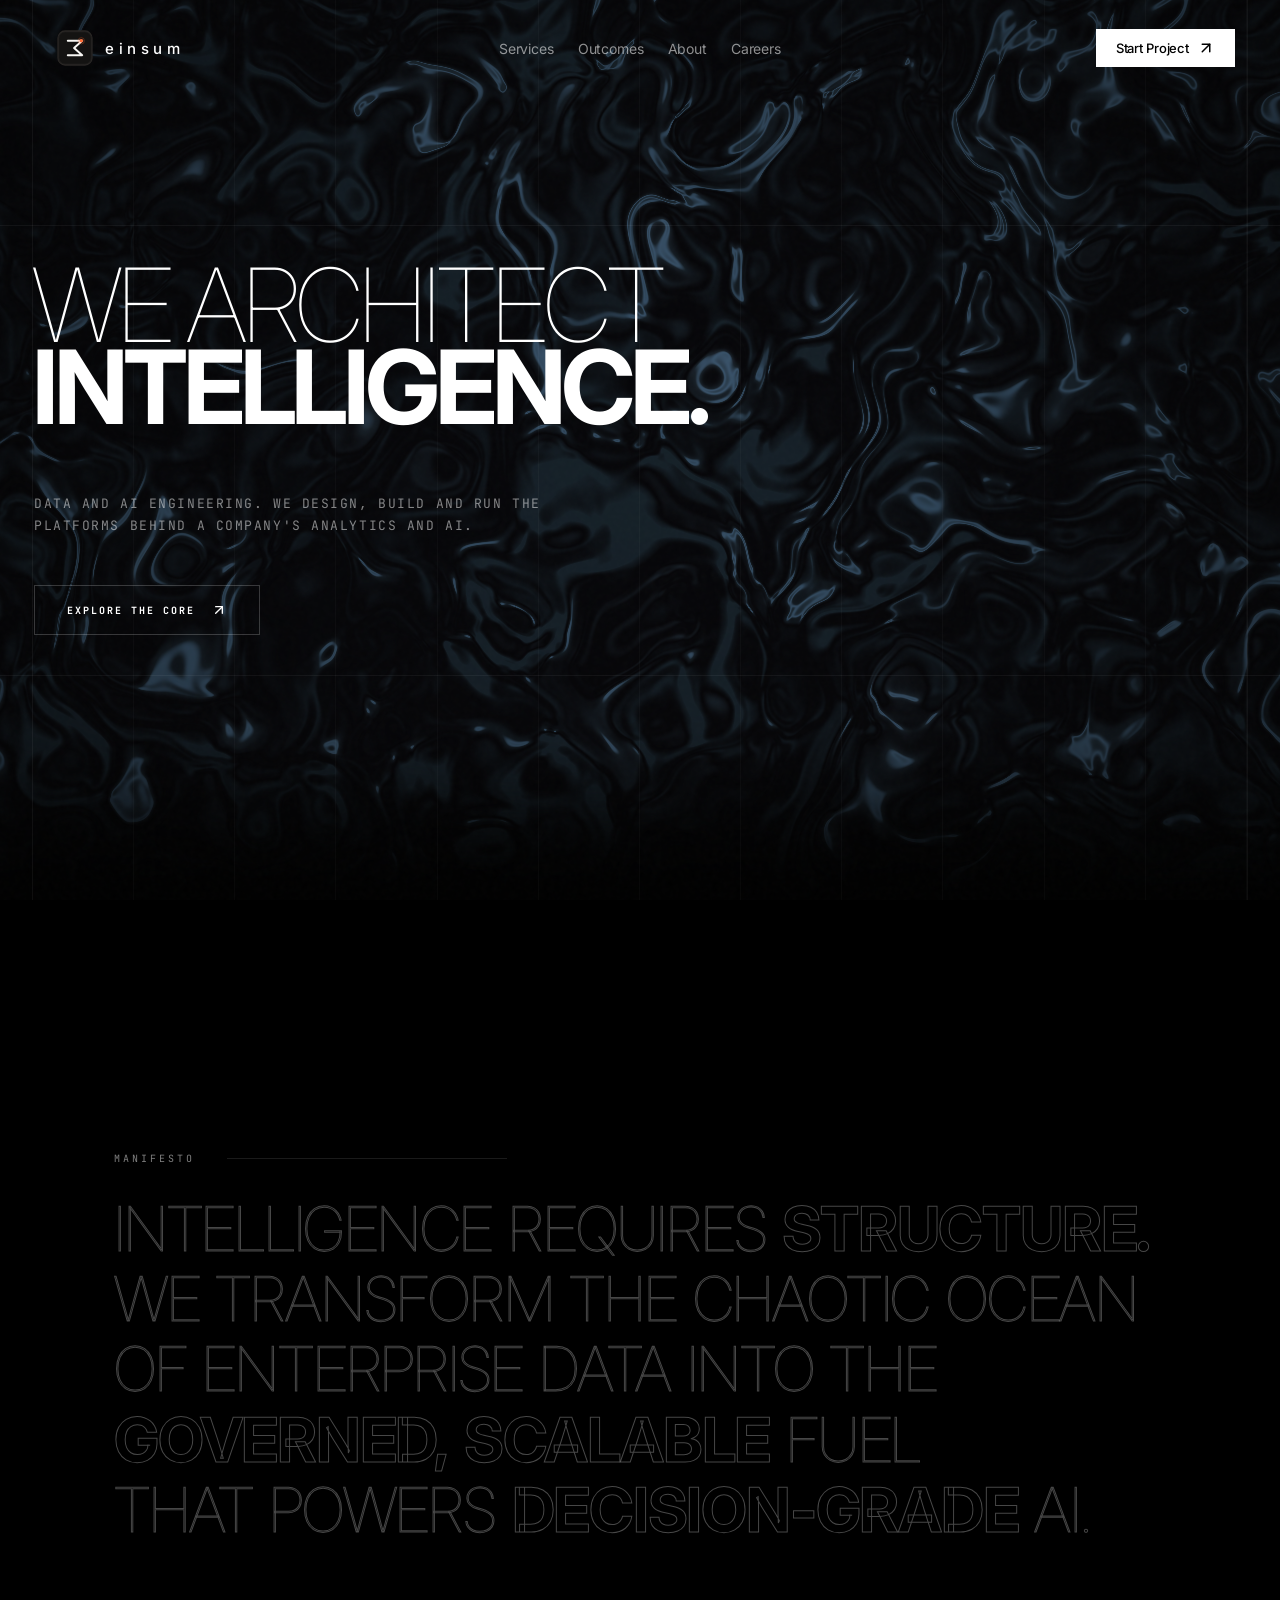
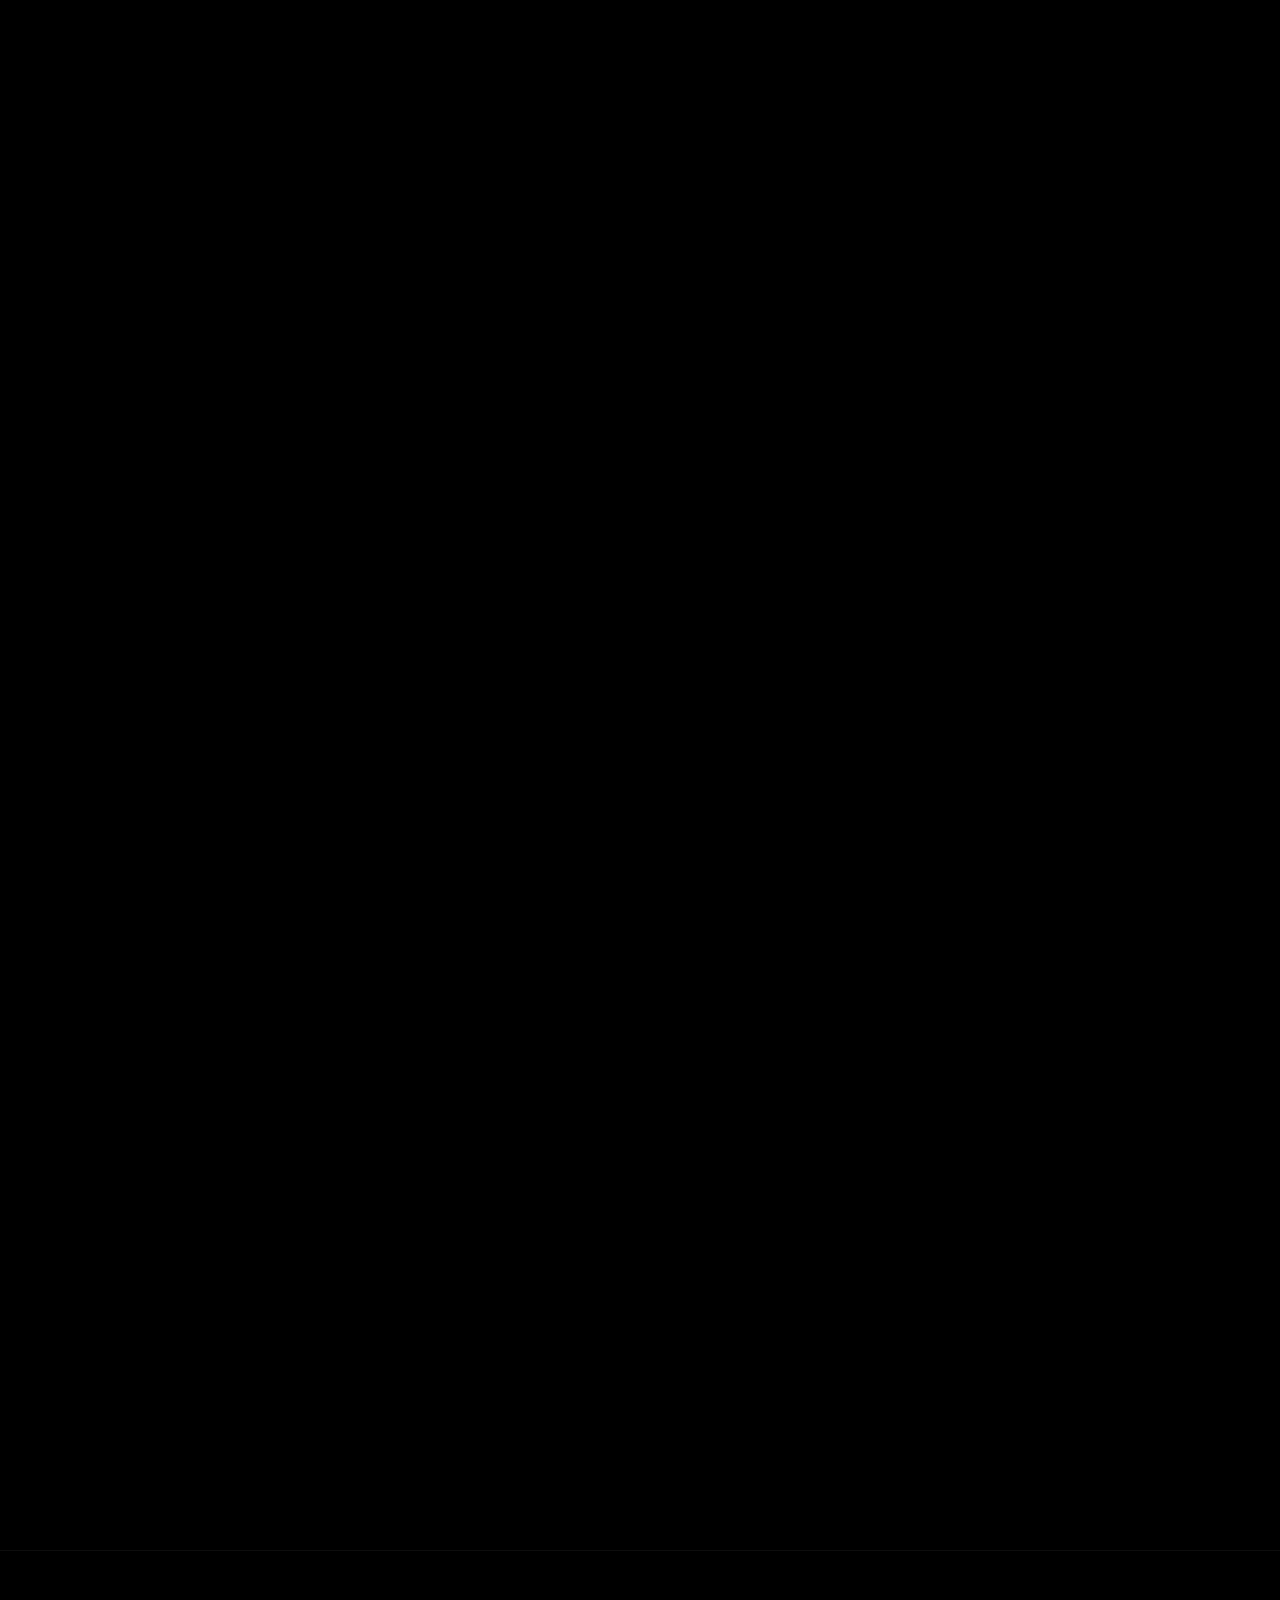
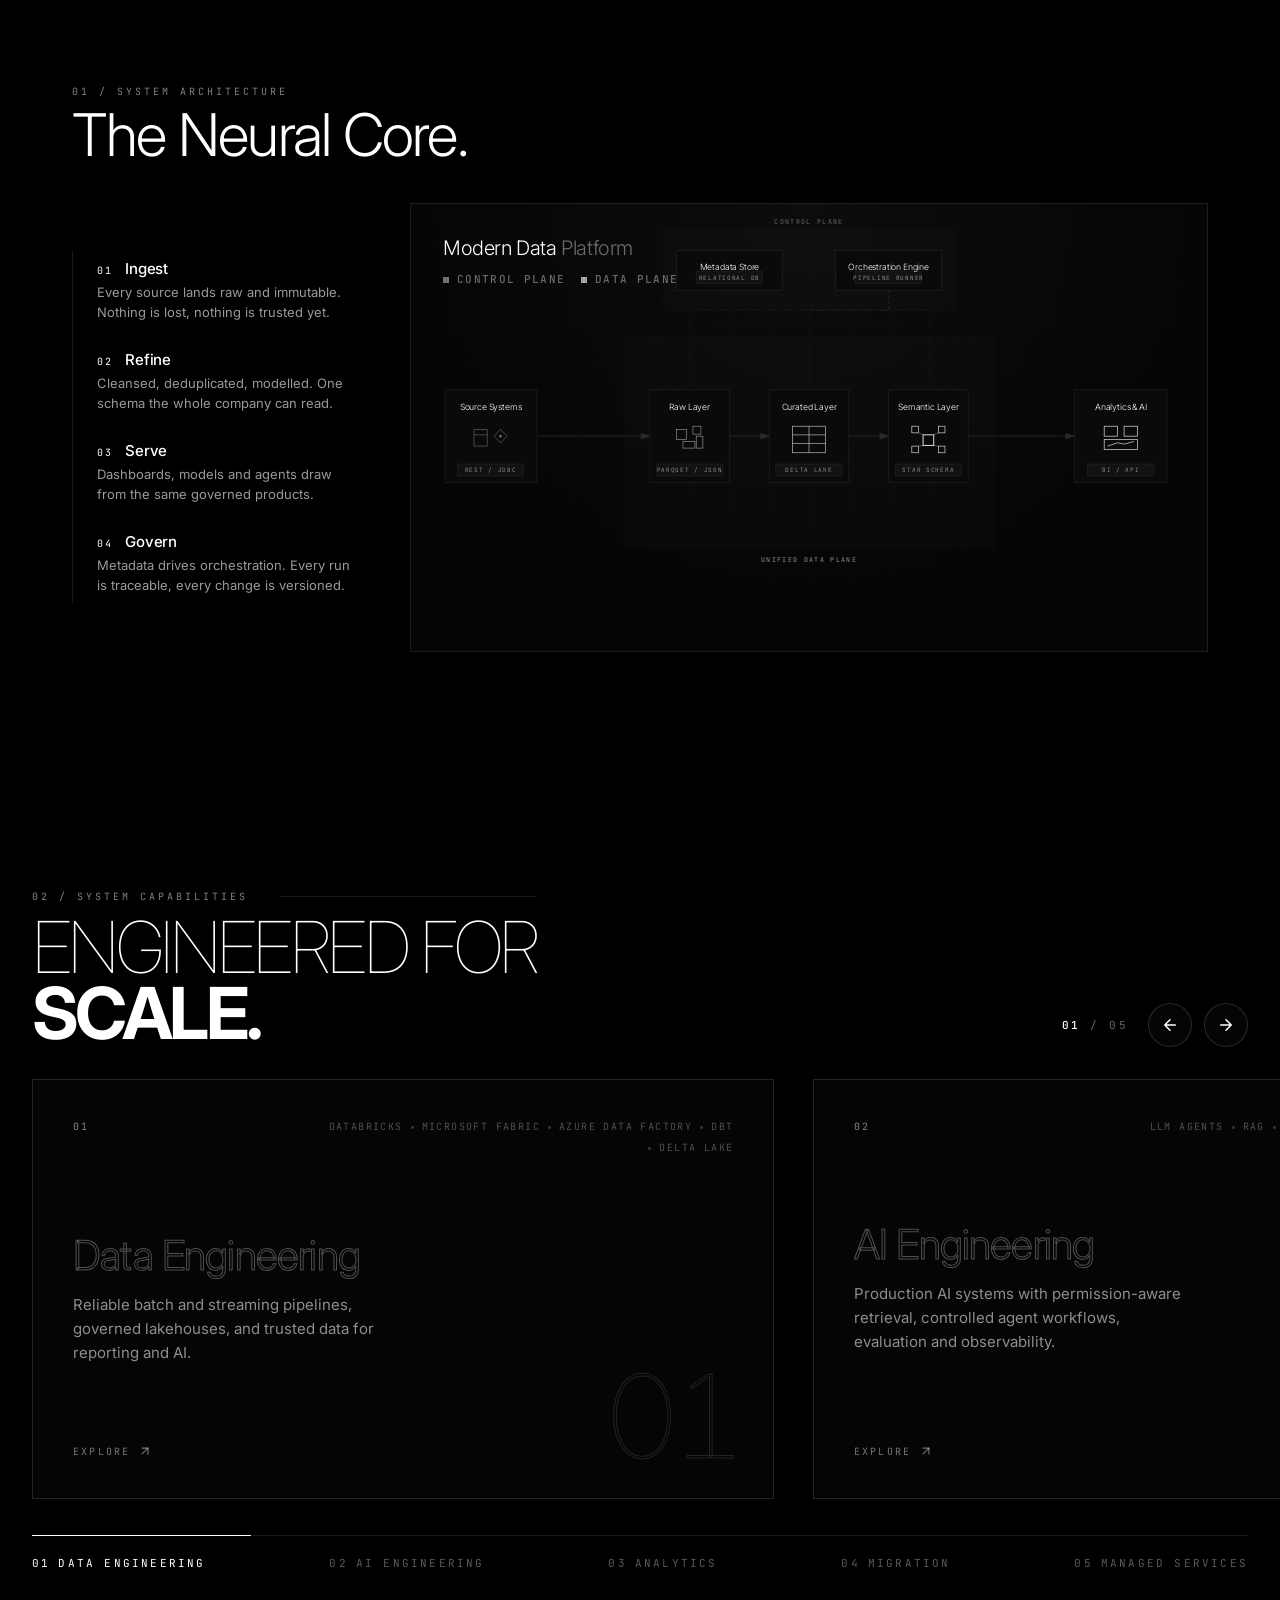
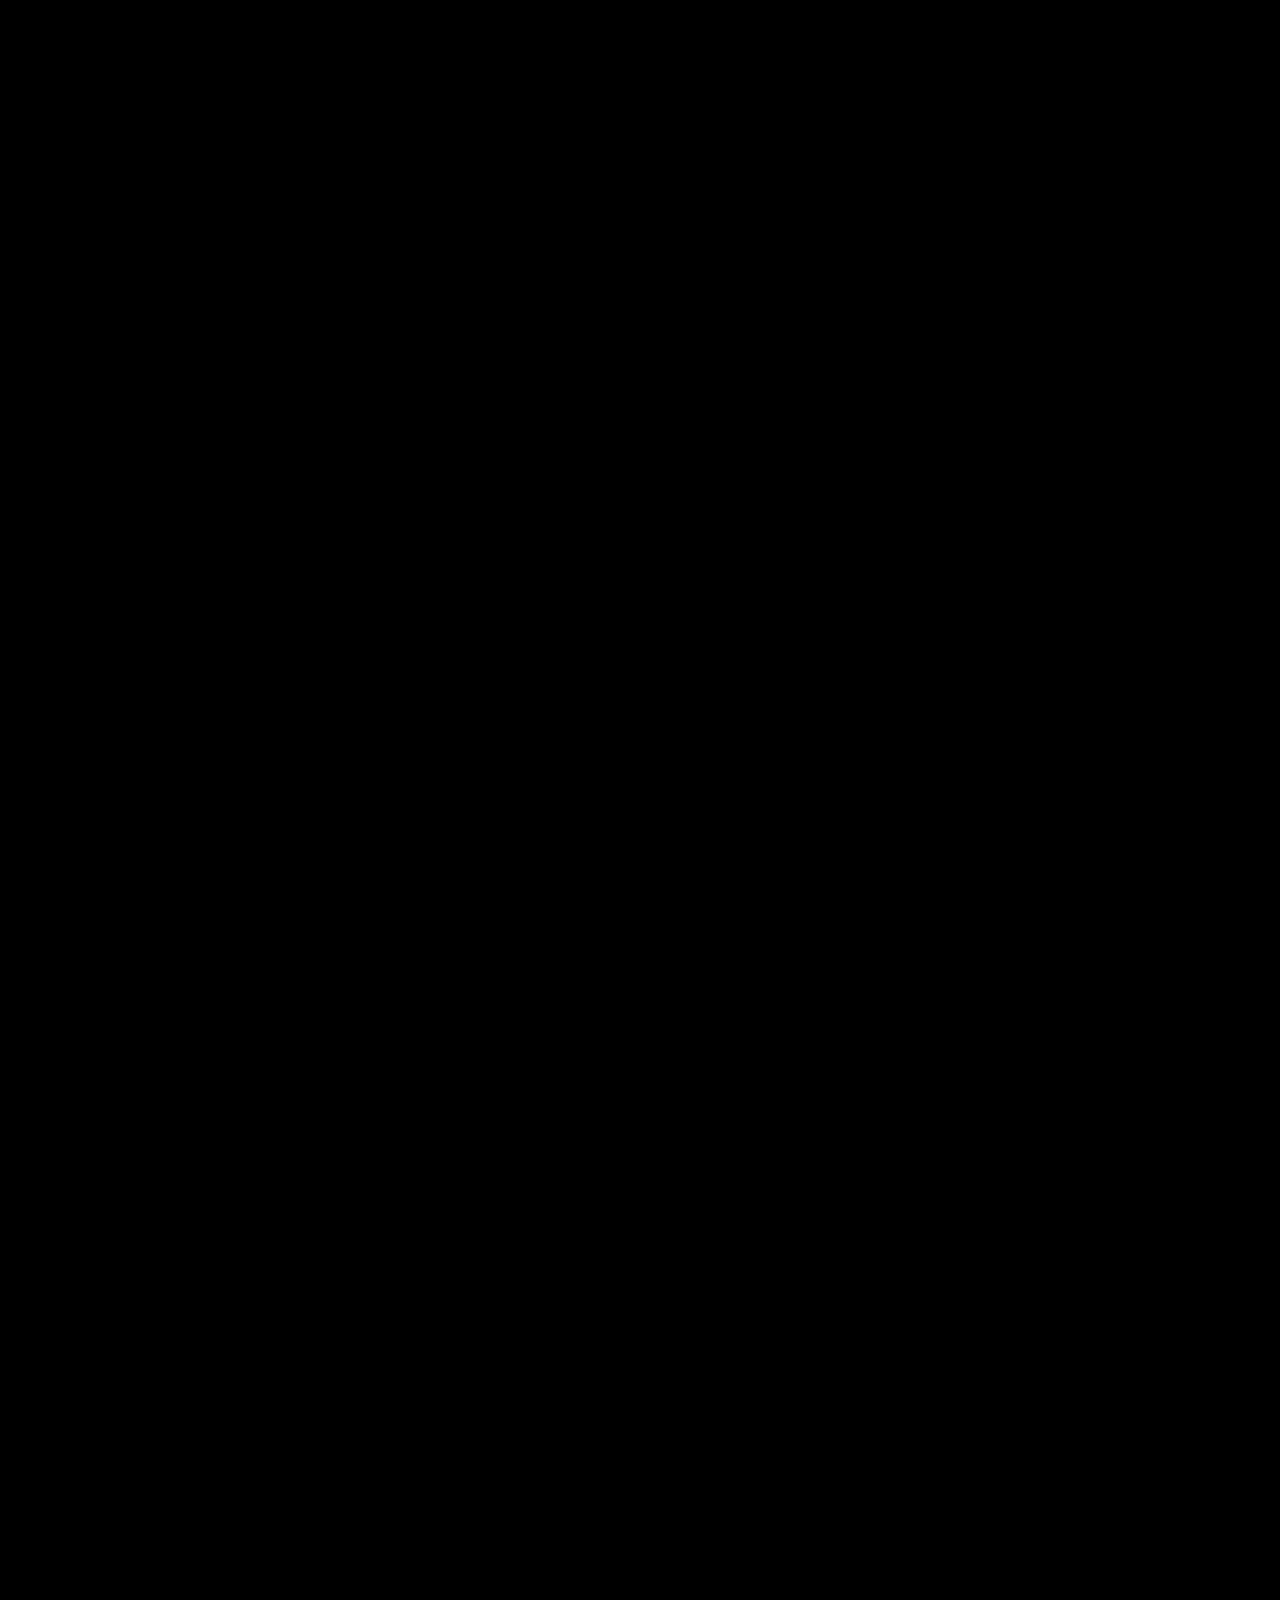
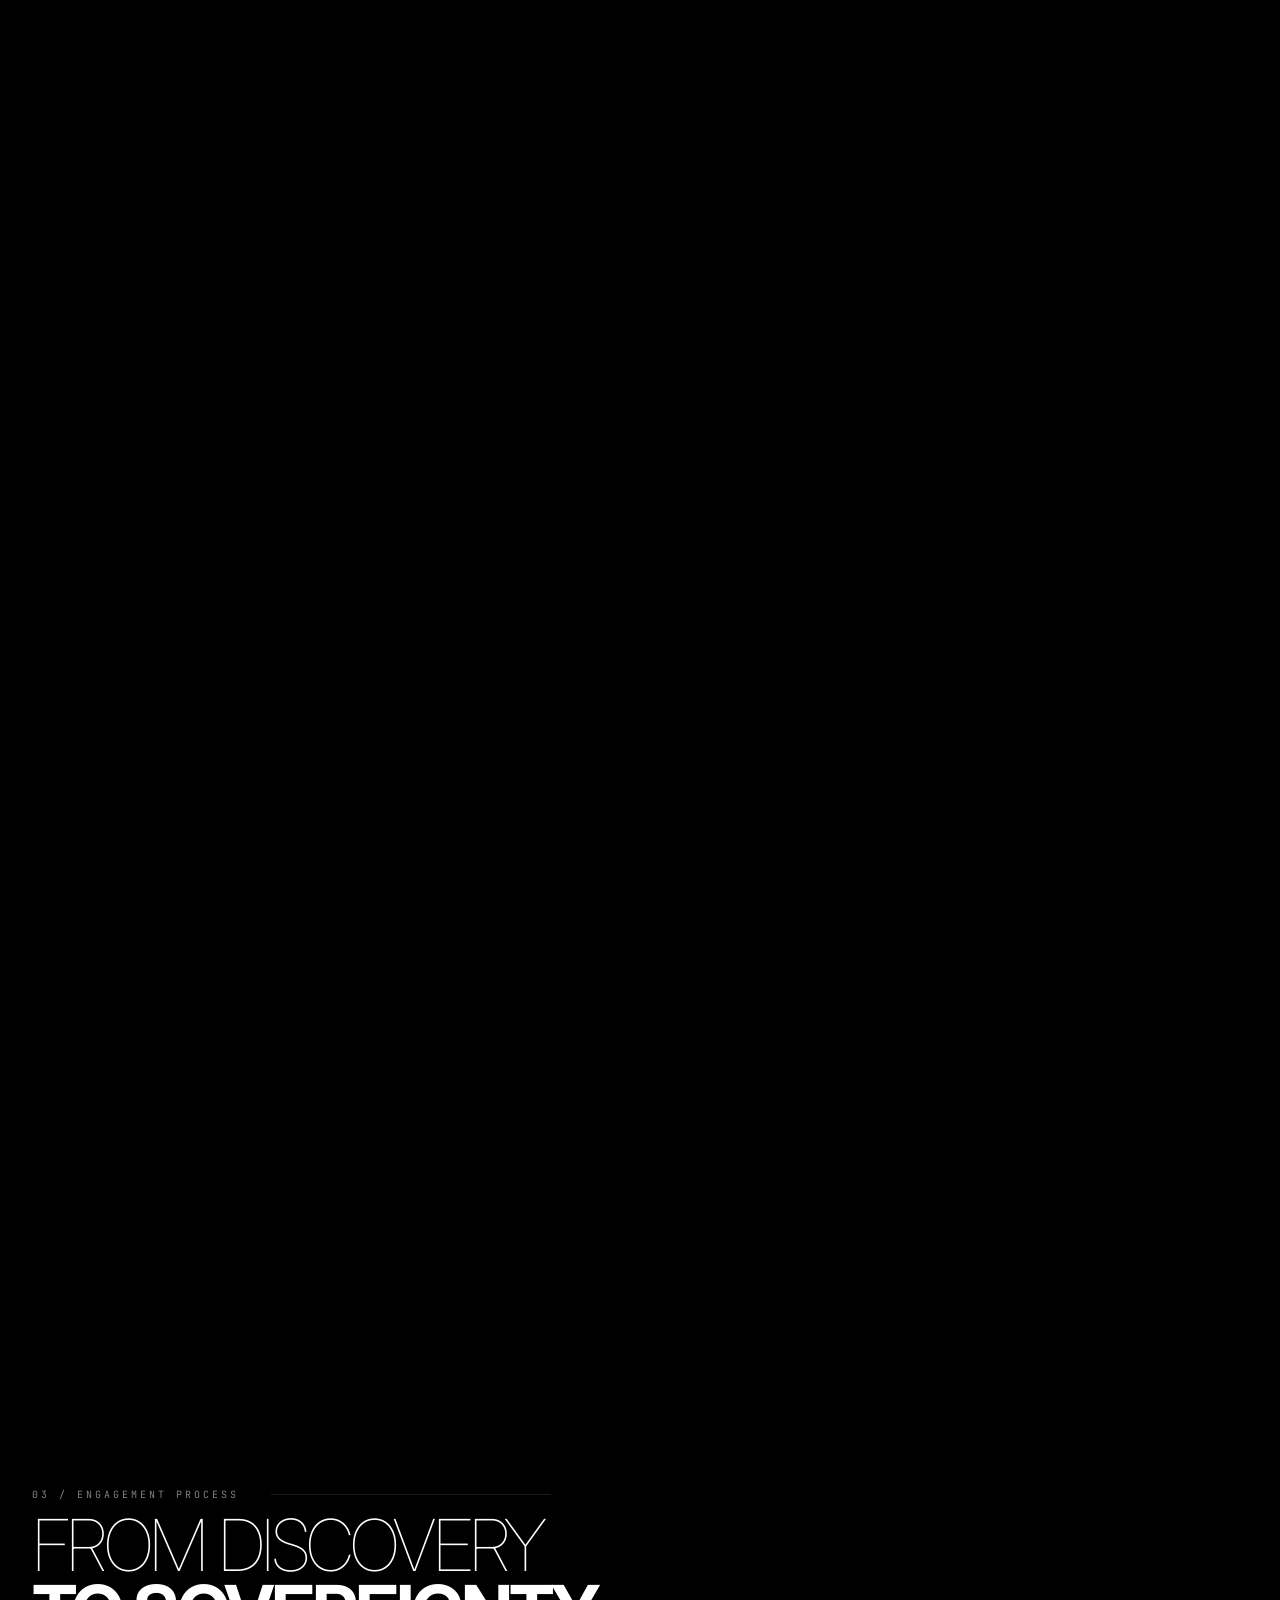
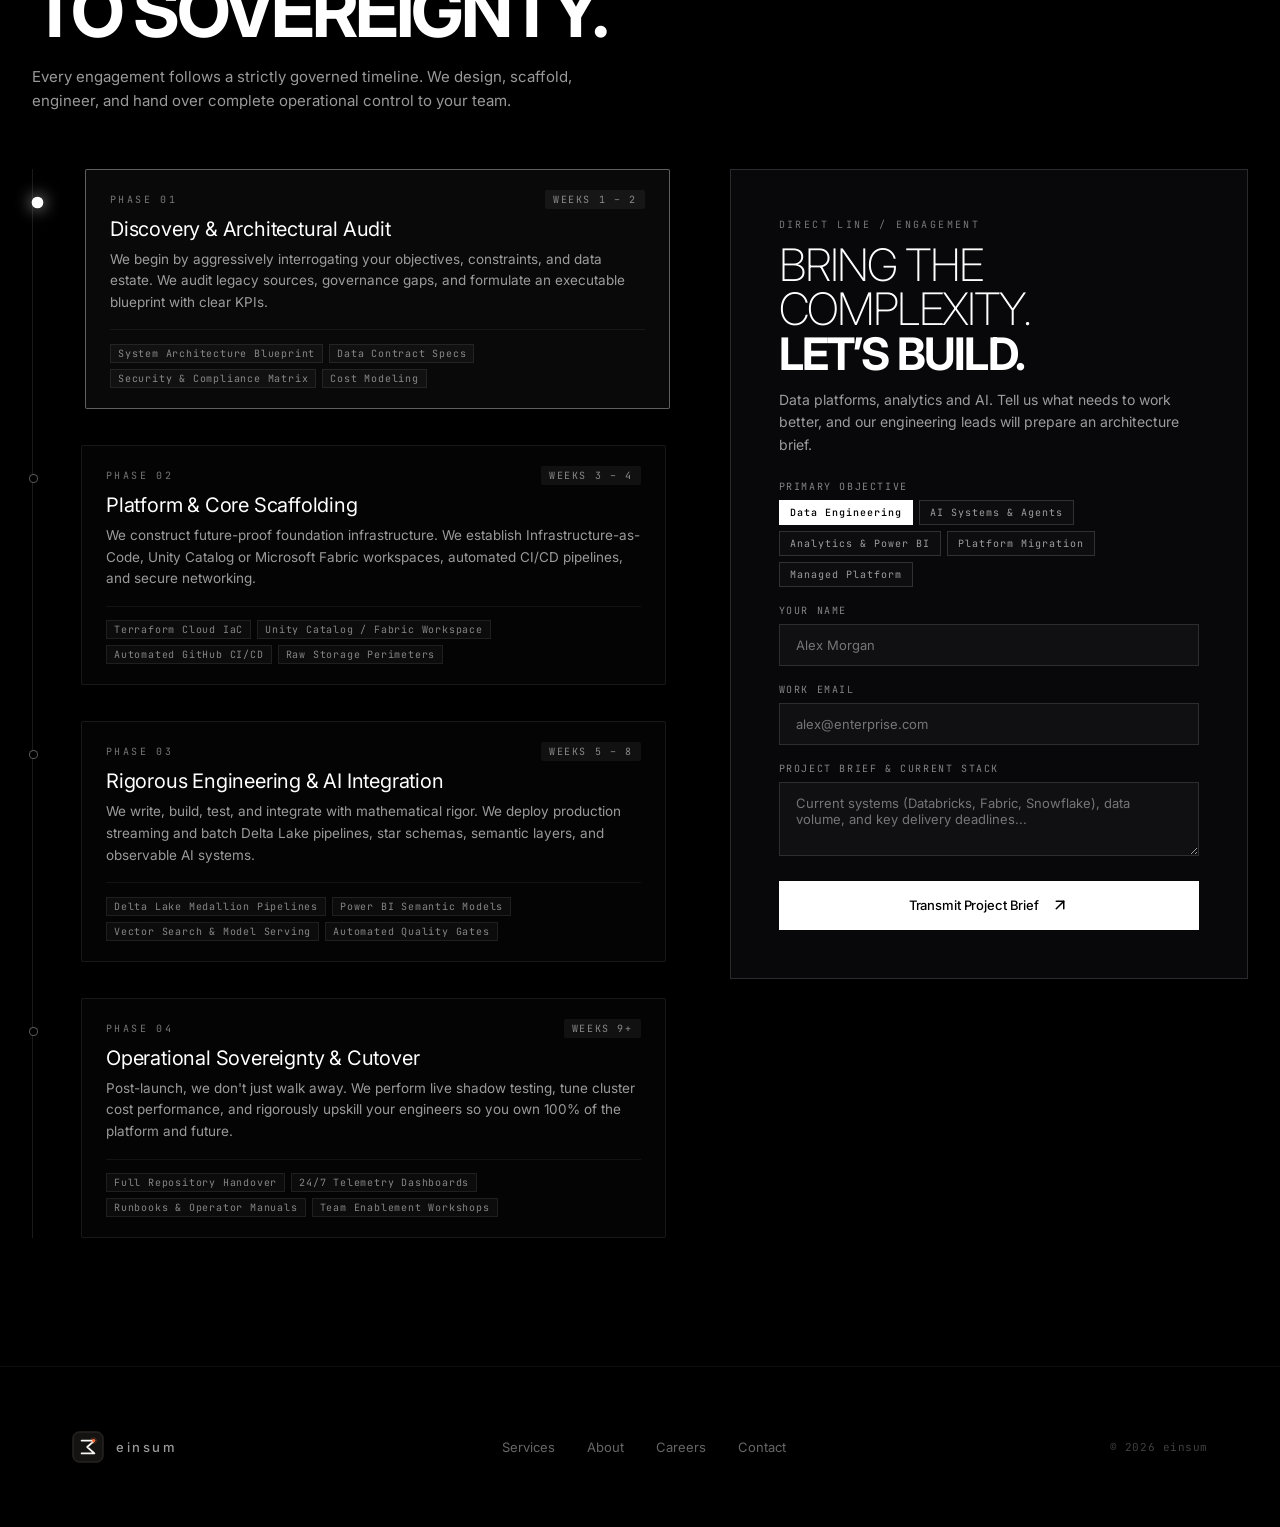
==== commit 3d43da14: "added about us page" ====
--- a/index.html
+++ b/index.html
@@ -1640,7 +1640,7 @@
       <nav class="nav-links">
         <a href="#neural-core" class="nav-link">Services</a>
         <a href="#capabilities" class="nav-link">Outcomes</a>
-        <a href="#" class="nav-link">About</a>
+        <a href="about.html" class="nav-link">About</a>
         <a href="#" class="nav-link">Careers</a>
       </nav>
       <div style="display:flex;align-items:center;gap:1rem;">
@@ -2392,8 +2392,8 @@
         <span>einsum</span>
       </div>
       <div class="footer-links">
-        <a href="#" class="footer-link">Services</a>
-        <a href="#" class="footer-link">About</a>
+        <a href="#neural-core" class="footer-link">Services</a>
+        <a href="about.html" class="footer-link">About</a>
         <a href="#" class="footer-link">Careers</a>
         <a href="contact.html" class="footer-link">Contact</a>
       </div>
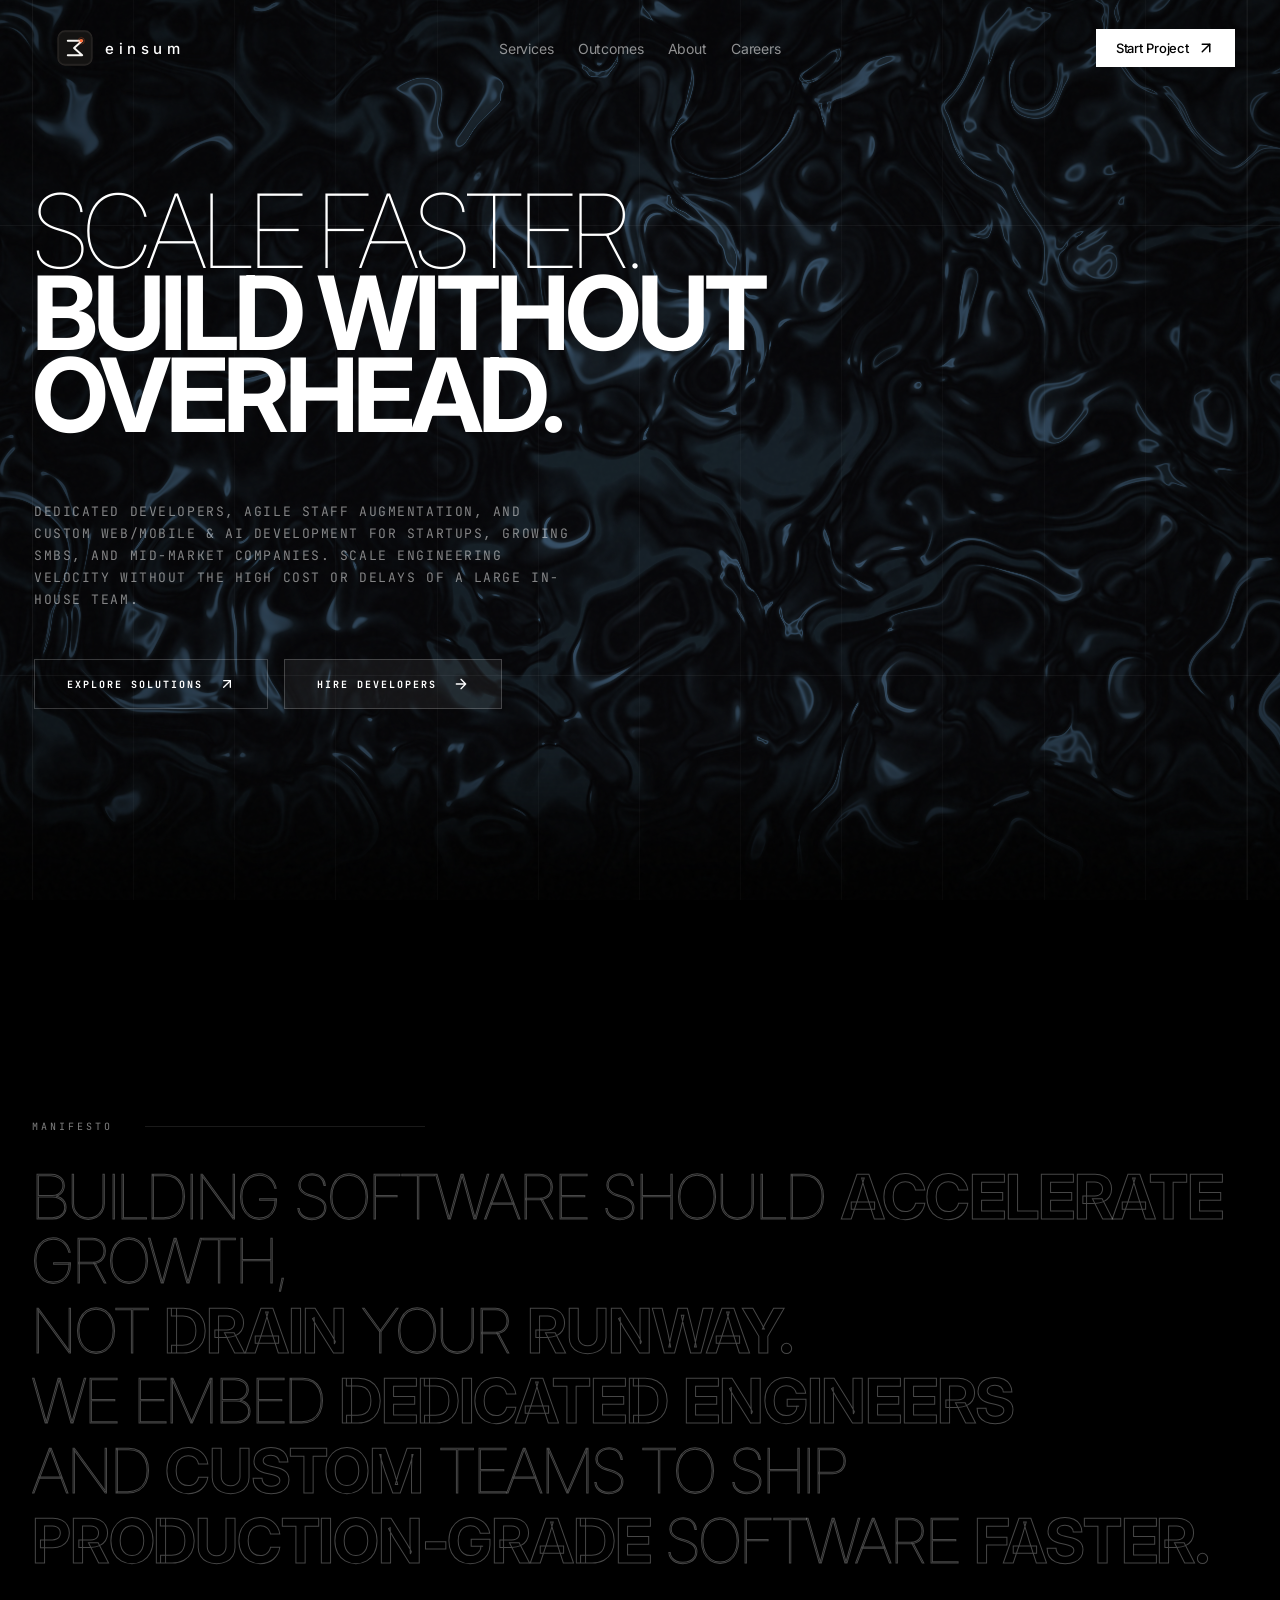
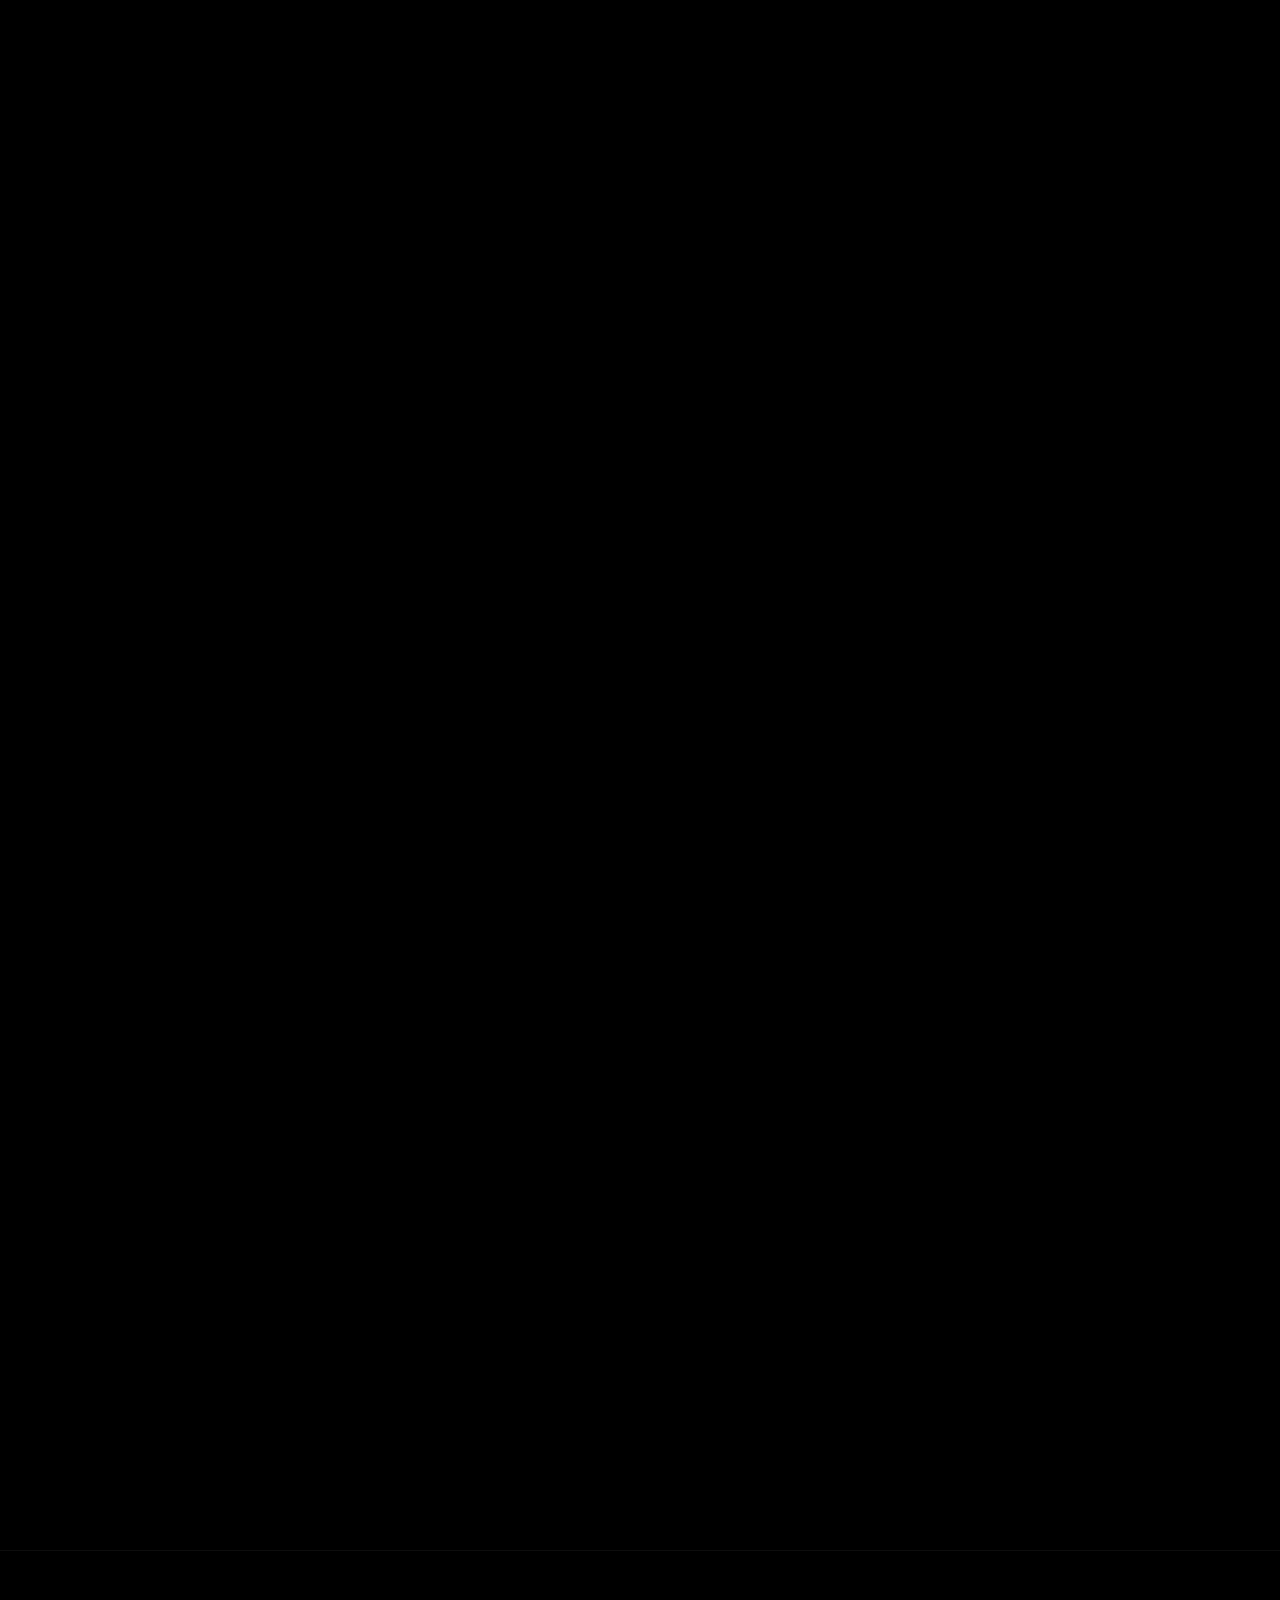
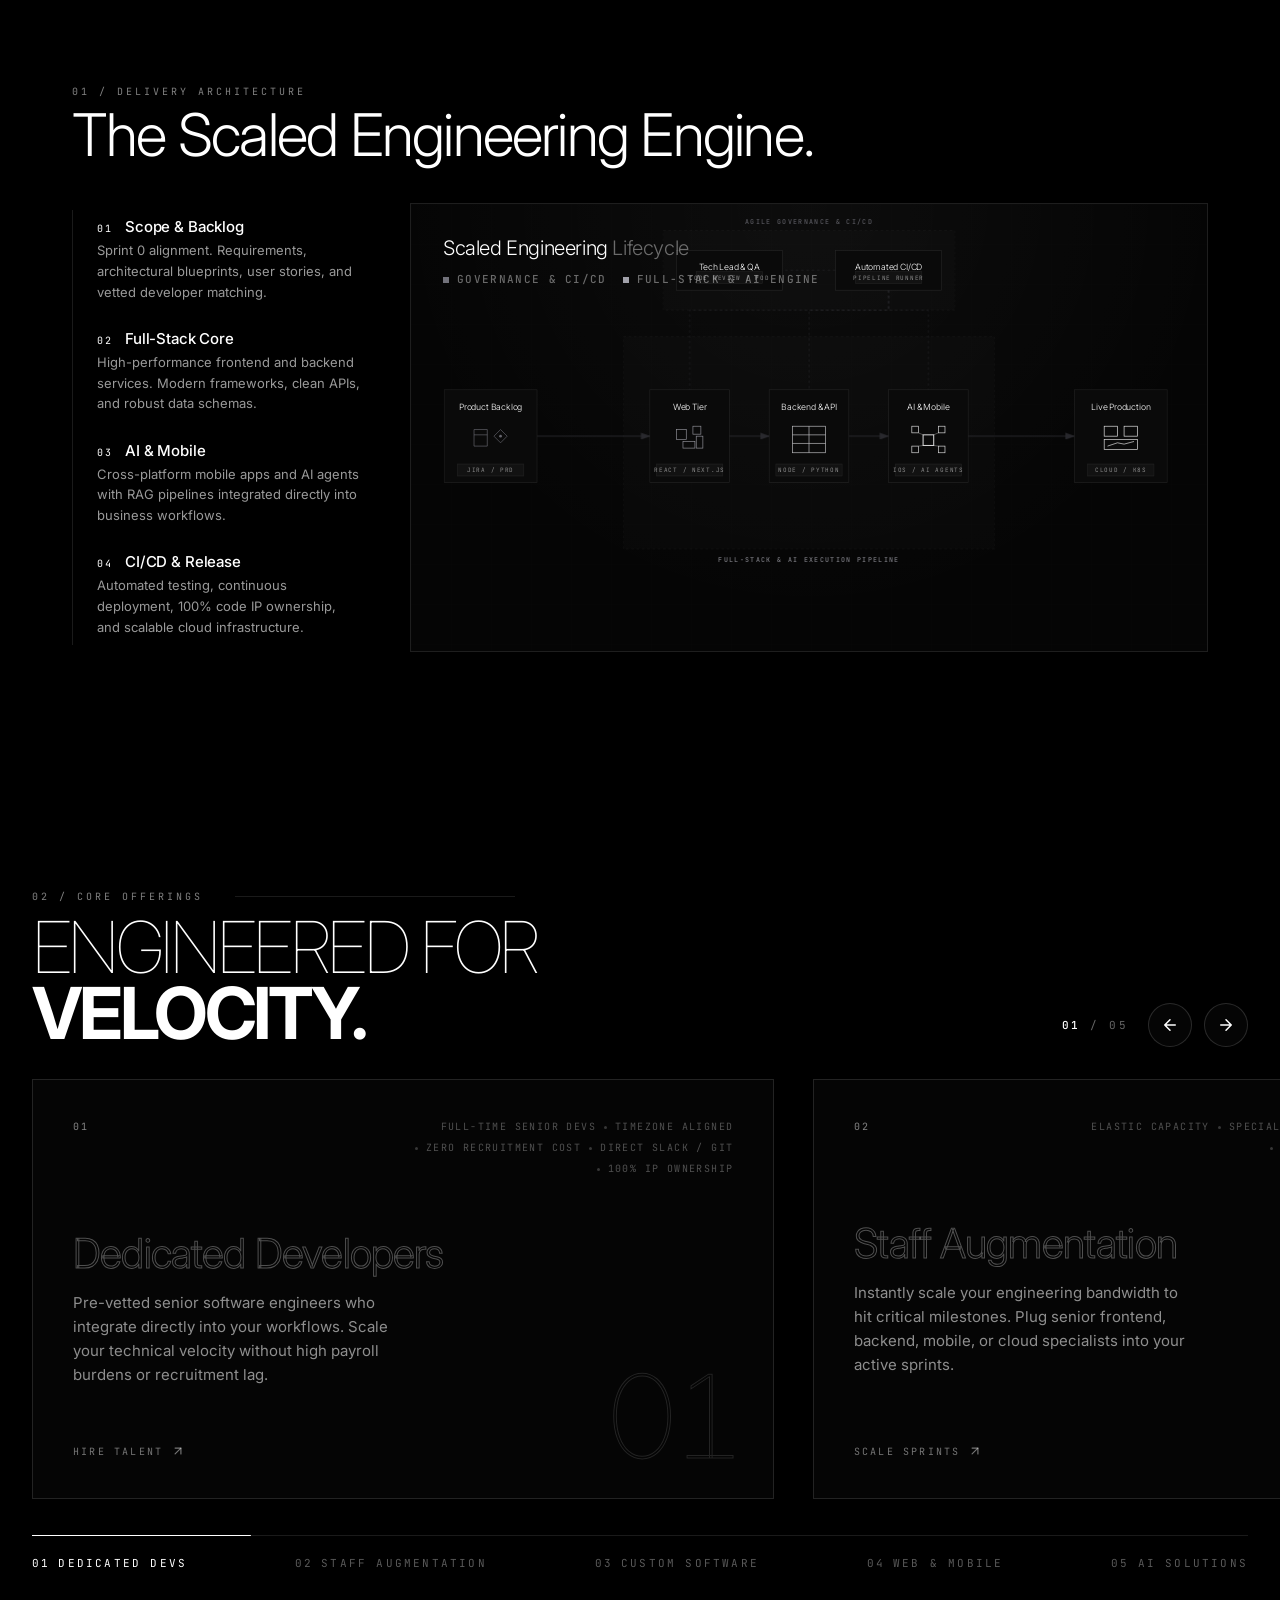
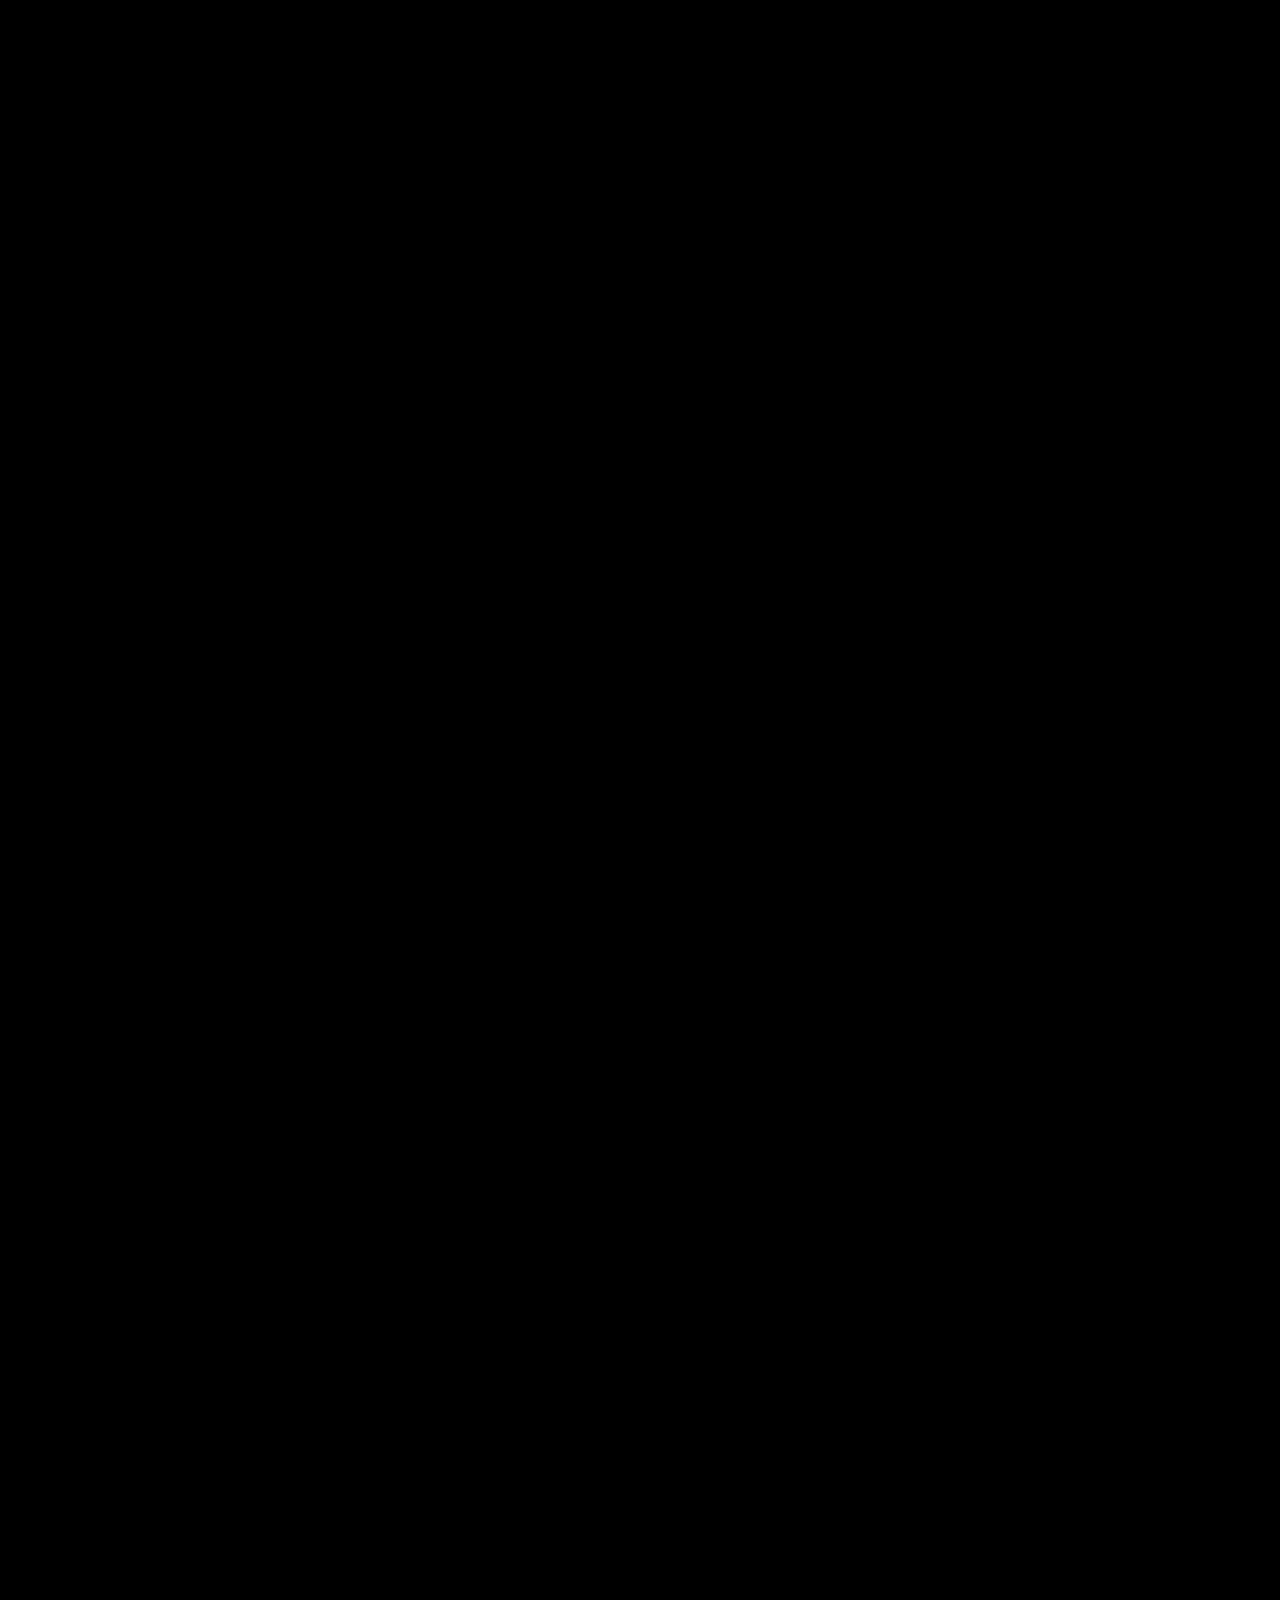
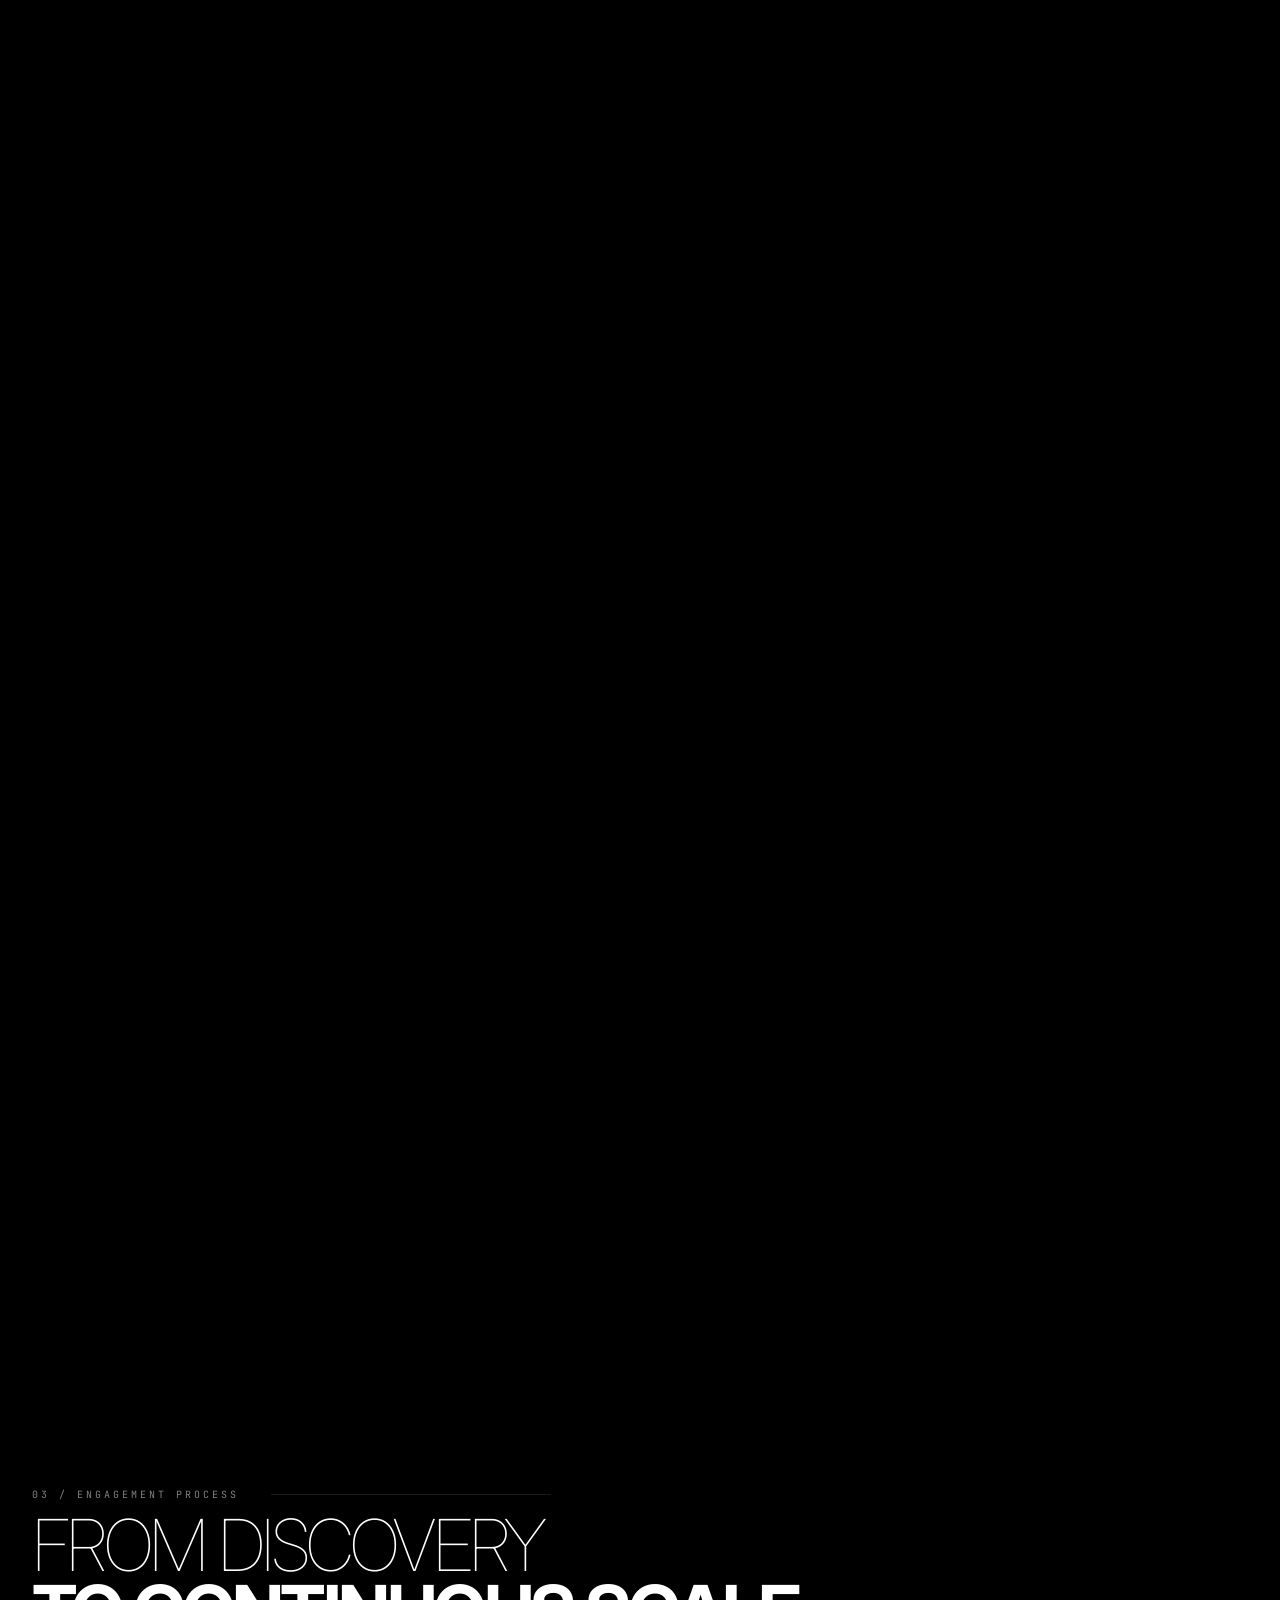
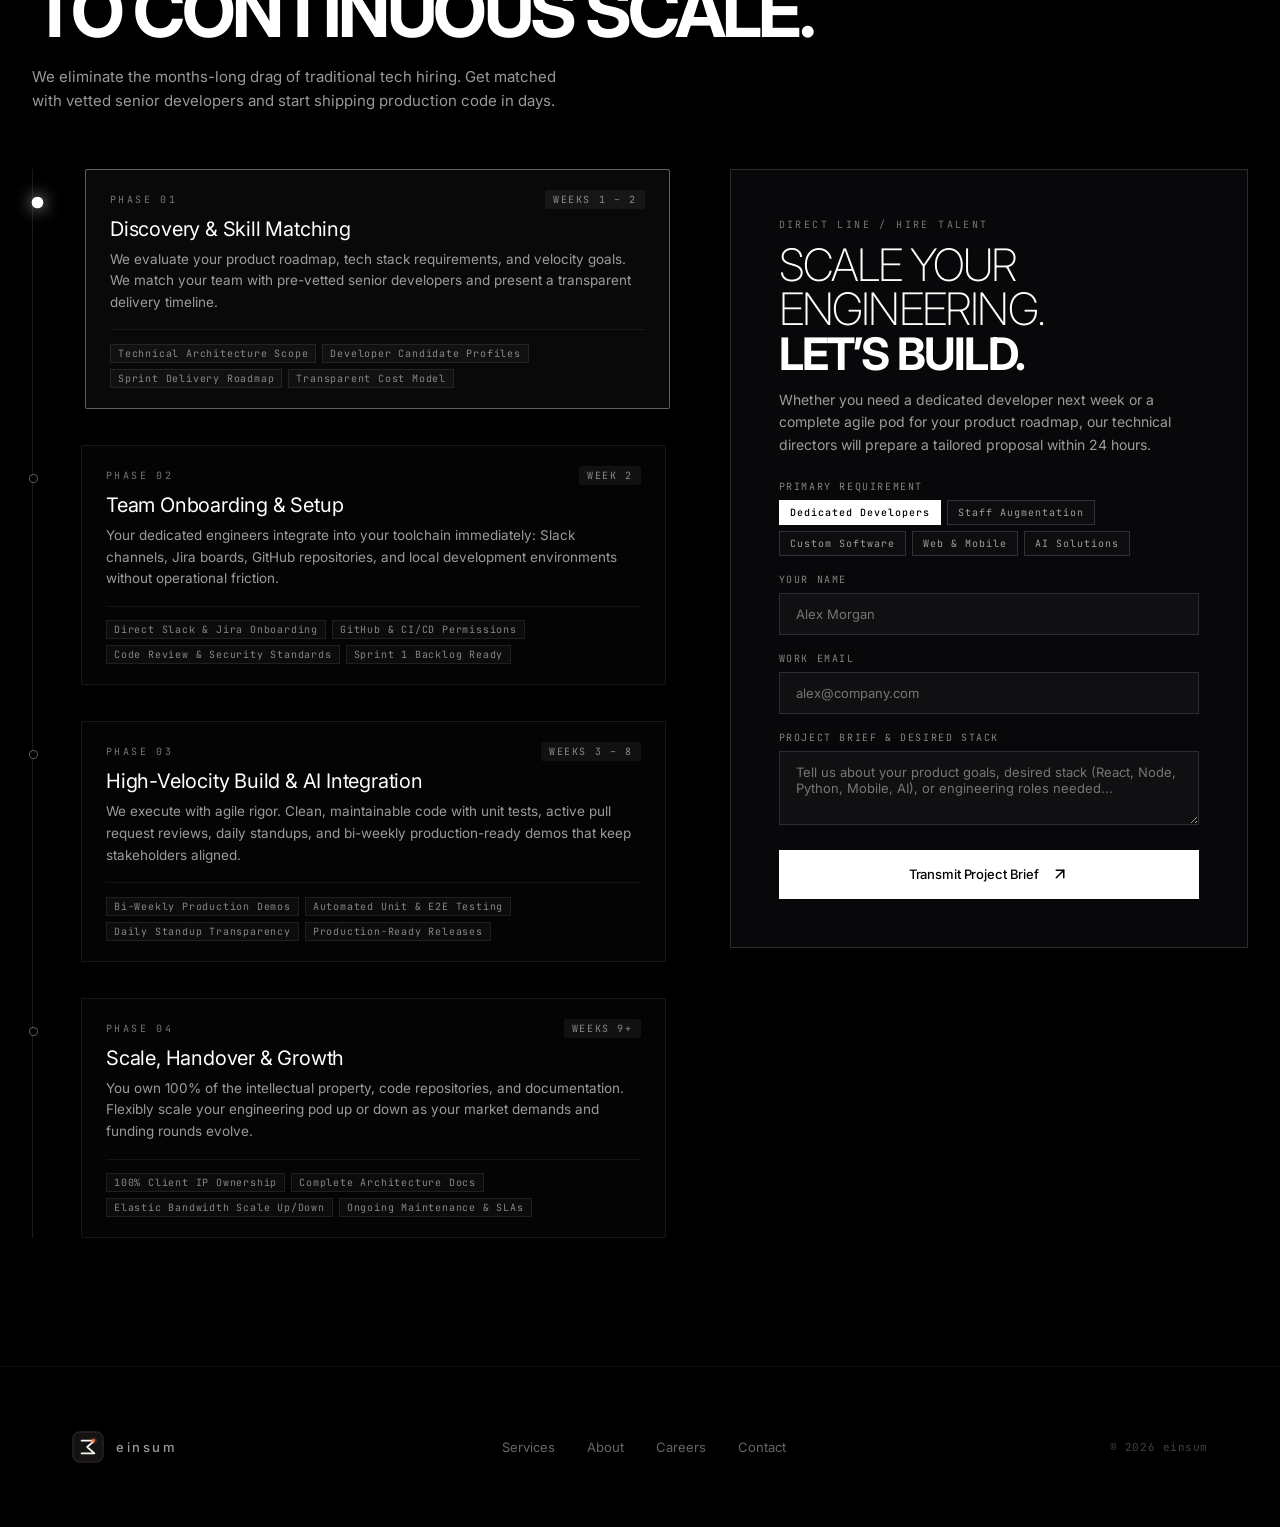
==== commit 95da7ded: "Refocus website on dedicated developers, staff augmentation, and custom software" ====
--- a/index.html
+++ b/index.html
@@ -5,9 +5,9 @@
   <meta charset="UTF-8">
   <meta name="viewport" content="width=device-width, initial-scale=1, maximum-scale=5, user-scalable=yes">
   <meta name="theme-color" content="#000000">
-  <title>Data & AI Engineering Consulting | einsum</title>
+  <title>Dedicated Developers & Custom Software Development | einsum</title>
   <meta name="description"
-    content="Data and AI engineering on Databricks, Microsoft Fabric and Azure. einsum builds governed data platforms, production AI systems and analytics your team can operate.">
+    content="Dedicated software developers, staff augmentation, and custom software development for startups, growing SMBs, and mid-market companies. Scale web, mobile, and AI solutions faster and cost-effectively without in-house hiring overhead.">
   <link rel="icon" type="image/svg+xml" href="favicon.svg">
   <link rel="preconnect" href="https://fonts.googleapis.com">
   <link rel="preconnect" href="https://fonts.gstatic.com" crossorigin>
@@ -1687,21 +1687,32 @@
     </div>
 
     <div class="hero-content">
-      <h1 class="sr-only" style="position:absolute;width:1px;height:1px;overflow:hidden;clip:rect(0,0,0,0);">We
-        Architect Intelligence.</h1>
-      <div class="hero-title-thin" aria-hidden="true">We Architect</div>
-      <div class="hero-title-bold" aria-hidden="true">Intelligence.</div>
+      <h1 class="sr-only" style="position:absolute;width:1px;height:1px;overflow:hidden;clip:rect(0,0,0,0);">
+        Dedicated Developers and Custom Software Development for Startups, SMBs, and Mid-Market Teams | einsum
+      </h1>
+      <div class="hero-title-thin" aria-hidden="true">Scale Faster.</div>
+      <div class="hero-title-bold" aria-hidden="true">Build Without Overhead.</div>
       <div class="hero-subtitle">
-        <p>Data and AI engineering. We design, build and run the platforms behind a company's analytics and AI.</p>
-        <a href="#neural-core" class="hero-btn">
-          <div class="hero-btn-fill"></div>
-          <span>Explore The Core</span>
-          <svg xmlns="http://www.w3.org/2000/svg" width="24" height="24" viewBox="0 0 24 24" fill="none"
-            stroke="currentColor" stroke-width="2" stroke-linecap="round" stroke-linejoin="round">
-            <path d="M7 7h10v10"></path>
-            <path d="M7 17 17 7"></path>
-          </svg>
-        </a>
+        <p>Dedicated developers, agile staff augmentation, and custom web/mobile &amp; AI development for startups, growing SMBs, and mid-market companies. Scale engineering velocity without the high cost or delays of a large in-house team.</p>
+        <div style="display:flex;align-items:center;gap:1rem;flex-wrap:wrap;">
+          <a href="#capabilities" class="hero-btn">
+            <div class="hero-btn-fill"></div>
+            <span>Explore Solutions</span>
+            <svg xmlns="http://www.w3.org/2000/svg" width="24" height="24" viewBox="0 0 24 24" fill="none"
+              stroke="currentColor" stroke-width="2" stroke-linecap="round" stroke-linejoin="round">
+              <path d="M7 7h10v10"></path>
+              <path d="M7 17 17 7"></path>
+            </svg>
+          </a>
+          <a href="contact.html" class="hero-btn" style="background:rgba(255,255,255,0.06);border-color:rgba(255,255,255,0.2);">
+            <div class="hero-btn-fill"></div>
+            <span>Hire Developers</span>
+            <svg xmlns="http://www.w3.org/2000/svg" width="24" height="24" viewBox="0 0 24 24" fill="none"
+              stroke="currentColor" stroke-width="2" stroke-linecap="round" stroke-linejoin="round">
+              <path d="M5 12h14M12 5l7 7-7 7"></path>
+            </svg>
+          </a>
+        </div>
       </div>
     </div>
   </section>
@@ -1718,24 +1729,24 @@
         </div>
         <div class="manifesto-text" id="manifesto-text">
           <span class="line">
-            <span class="mword">Intelligence</span><span class="mword">requires</span><span
-              class="mword is-bold">Structure.</span>
+            <span class="mword">Building</span><span class="mword">software</span><span class="mword">should</span><span
+              class="mword is-bold">accelerate</span><span class="mword">growth,</span>
           </span>
           <span class="line">
-            <span class="mword">We</span><span class="mword">transform</span><span class="mword">the</span><span
-              class="mword">chaotic</span><span class="mword">ocean</span>
+            <span class="mword">not</span><span class="mword is-bold">drain</span><span class="mword">your</span><span
+              class="mword is-bold">runway.</span>
           </span>
           <span class="line">
-            <span class="mword">of</span><span class="mword">enterprise</span><span class="mword">data</span><span
-              class="mword">into</span><span class="mword">the</span>
+            <span class="mword">We</span><span class="mword">embed</span><span class="mword is-bold">dedicated</span><span
+              class="mword is-bold">engineers</span>
           </span>
           <span class="line">
-            <span class="mword is-bold">governed,</span><span class="mword is-bold">scalable</span><span
-              class="mword">fuel</span>
+            <span class="mword">and</span><span class="mword is-bold">custom</span><span class="mword">teams</span><span
+              class="mword">to</span><span class="mword">ship</span>
           </span>
           <span class="line">
-            <span class="mword">that</span><span class="mword">powers</span><span
-              class="mword is-bold">decision-grade</span><span class="mword">AI.</span>
+            <span class="mword is-bold">production-grade</span><span class="mword">software</span><span
+              class="mword is-bold">faster.</span>
           </span>
         </div>
       </div>
@@ -1748,8 +1759,8 @@
   <section class="section" id="neural-core">
     <div class="section-inner">
       <div class="reveal">
-        <span class="section-label">01 / System Architecture</span>
-        <h2 class="section-heading">The Neural Core.</h2>
+        <span class="section-label">01 / Delivery Architecture</span>
+        <h2 class="section-heading">The Scaled Engineering Engine.</h2>
       </div>
 
       <div class="arch-grid" style="margin-top:2.5rem;">
@@ -1757,31 +1768,30 @@
           <div class="arch-step" data-step="ingest">
             <div class="arch-step-header">
               <span class="arch-step-num">01</span>
-              <span class="arch-step-title">Ingest</span>
+              <span class="arch-step-title">Scope &amp; Backlog</span>
             </div>
-            <p class="arch-step-desc">Every source lands raw and immutable. Nothing is lost, nothing is trusted yet.</p>
+            <p class="arch-step-desc">Sprint 0 alignment. Requirements, architectural blueprints, user stories, and vetted developer matching.</p>
           </div>
           <div class="arch-step" data-step="refine">
             <div class="arch-step-header">
               <span class="arch-step-num">02</span>
-              <span class="arch-step-title">Refine</span>
+              <span class="arch-step-title">Full-Stack Core</span>
             </div>
-            <p class="arch-step-desc">Cleansed, deduplicated, modelled. One schema the whole company can read.</p>
+            <p class="arch-step-desc">High-performance frontend and backend services. Modern frameworks, clean APIs, and robust data schemas.</p>
           </div>
           <div class="arch-step" data-step="serve">
             <div class="arch-step-header">
               <span class="arch-step-num">03</span>
-              <span class="arch-step-title">Serve</span>
+              <span class="arch-step-title">AI &amp; Mobile</span>
             </div>
-            <p class="arch-step-desc">Dashboards, models and agents draw from the same governed products.</p>
+            <p class="arch-step-desc">Cross-platform mobile apps and AI agents with RAG pipelines integrated directly into business workflows.</p>
           </div>
           <div class="arch-step" data-step="govern">
             <div class="arch-step-header">
               <span class="arch-step-num">04</span>
-              <span class="arch-step-title">Govern</span>
+              <span class="arch-step-title">CI/CD &amp; Release</span>
             </div>
-            <p class="arch-step-desc">Metadata drives orchestration. Every run is traceable, every change is versioned.
-            </p>
+            <p class="arch-step-desc">Automated testing, continuous deployment, 100% code IP ownership, and scalable cloud infrastructure.</p>
           </div>
         </div>
 
@@ -1789,14 +1799,14 @@
           <div class="arch-diagram-radial"></div>
           <div class="arch-diagram-grid"></div>
           <div class="arch-diagram-header">
-            <h3>Modern Data <span>Platform</span></h3>
+            <h3>Scaled Engineering <span>Lifecycle</span></h3>
             <div class="arch-diagram-legend">
-              <div><span class="dot"></span>Control Plane</div>
-              <div><span class="dot dot-light"></span>Data Plane</div>
+              <div><span class="dot"></span>Governance &amp; CI/CD</div>
+              <div><span class="dot dot-light"></span>Full-Stack &amp; AI Engine</div>
             </div>
           </div>
           <svg id="arch-svg" viewBox="0 0 1200 600" preserveAspectRatio="xMidYMin meet" role="img"
-            aria-label="Modern data platform architecture">
+            aria-label="Modern scaled software delivery architecture">
             <defs>
               <marker id="arrow" markerWidth="10" markerHeight="7" refX="9" refY="3.5" orient="auto">
                 <polygon points="0 0, 10 3.5, 0 7" fill="#3f3f46"></polygon>
@@ -1814,12 +1824,12 @@
             <rect x="380" y="40" width="440" height="120" rx="0" fill="rgba(255,255,255,0.01)"
               stroke="rgba(255,255,255,0.05)" stroke-width="1" stroke-dasharray="4 4"></rect>
             <text x="600" y="30" font-size="10" fill="#71717a" text-anchor="middle" letter-spacing="2" font-weight="600"
-              class="mono" style="text-transform:uppercase;opacity:0.7">Control Plane</text>
+              class="mono" style="text-transform:uppercase;opacity:0.7">Agile Governance &amp; CI/CD</text>
             <!-- Data Plane zone -->
             <rect x="320" y="200" width="560" height="320" rx="0" fill="rgba(255,255,255,0.01)"
               stroke="rgba(255,255,255,0.05)" stroke-width="1" stroke-dasharray="4 4"></rect>
             <text x="600" y="540" font-size="10" fill="#a1a1aa" text-anchor="middle" letter-spacing="2"
-              font-weight="600" class="mono" style="text-transform:uppercase;opacity:0.7">Unified Data Plane</text>
+              font-weight="600" class="mono" style="text-transform:uppercase;opacity:0.7">Full-Stack &amp; AI Execution Pipeline</text>
 
             <!-- Base links (always visible, dim) -->
             <g id="base-links" style="opacity:0.6">
@@ -1864,16 +1874,16 @@
             <!-- Traveling packets layer -->
             <g id="packets-layer" style="pointer-events:none"></g>
 
-            <!-- Source Systems -->
+            <!-- Source Systems / Product Backlog -->
             <g data-node="source" class="arch-node" transform="translate(50, 280)" style="cursor:pointer">
               <rect class="arch-node-frame" width="140" height="140" rx="0" fill="#0A0A0A"
                 stroke="rgba(255,255,255,0.1)" stroke-width="1"></rect>
               <text x="70" y="30" text-anchor="middle" fill="#fff" font-size="13" font-weight="300"
-                style="letter-spacing:-0.02em">Source Systems</text>
+                style="letter-spacing:-0.02em">Product Backlog</text>
               <rect x="20" y="112" width="100" height="18" rx="0" fill="rgba(255,255,255,0.03)"
                 stroke="rgba(255,255,255,0.08)" stroke-width="1"></rect>
               <text x="70" y="124" text-anchor="middle" fill="rgba(255,255,255,0.5)" font-size="9" class="mono"
-                style="text-transform:uppercase;letter-spacing:0.12em">REST / JDBC</text>
+                style="text-transform:uppercase;letter-spacing:0.12em">Jira / PRD</text>
               <g transform="translate(0, 40)" opacity="0.9">
                 <path d="M 45,20 L 65,20 L 65,45 L 45,45 Z" fill="none" stroke="#71717a" stroke-width="1"></path>
                 <line x1="45" y1="28" x2="65" y2="28" stroke="#71717a" stroke-width="1"></line>
@@ -1881,16 +1891,16 @@
                 <circle cx="85" cy="30" r="2" fill="#71717a"></circle>
               </g>
             </g>
-            <!-- Raw Layer -->
+            <!-- Web Client Tier -->
             <g data-node="bronze" class="arch-node" transform="translate(360, 280)" style="cursor:pointer">
               <rect class="arch-node-frame" width="120" height="140" rx="0" fill="#0A0A0A"
                 stroke="rgba(255,255,255,0.1)" stroke-width="1"></rect>
               <text x="60" y="30" text-anchor="middle" fill="#fff" font-size="13" font-weight="300"
-                style="letter-spacing:-0.02em">Raw Layer</text>
+                style="letter-spacing:-0.02em">Web Tier</text>
               <rect x="10" y="112" width="100" height="18" rx="0" fill="rgba(255,255,255,0.03)"
                 stroke="rgba(255,255,255,0.08)" stroke-width="1"></rect>
               <text x="60" y="124" text-anchor="middle" fill="rgba(255,255,255,0.5)" font-size="9" class="mono"
-                style="text-transform:uppercase;letter-spacing:0.12em">Parquet / JSON</text>
+                style="text-transform:uppercase;letter-spacing:0.12em">React / Next.js</text>
               <g transform="translate(0, 40)" opacity="0.9">
                 <rect x="40" y="20" width="15" height="15" fill="none" stroke="#a1a1aa" stroke-width="1"></rect>
                 <rect x="65" y="15" width="12" height="12" fill="none" stroke="#a1a1aa" stroke-width="1"></rect>
@@ -1898,16 +1908,16 @@
                 <rect x="70" y="30" width="10" height="18" fill="none" stroke="#a1a1aa" stroke-width="1"></rect>
               </g>
             </g>
-            <!-- Curated Layer -->
+            <!-- Backend & APIs -->
             <g data-node="silver" class="arch-node" transform="translate(540, 280)" style="cursor:pointer">
               <rect class="arch-node-frame" width="120" height="140" rx="0" fill="#0A0A0A"
                 stroke="rgba(255,255,255,0.1)" stroke-width="1"></rect>
               <text x="60" y="30" text-anchor="middle" fill="#fff" font-size="13" font-weight="300"
-                style="letter-spacing:-0.02em">Curated Layer</text>
+                style="letter-spacing:-0.02em">Backend &amp; API</text>
               <rect x="10" y="112" width="100" height="18" rx="0" fill="rgba(255,255,255,0.03)"
                 stroke="rgba(255,255,255,0.08)" stroke-width="1"></rect>
               <text x="60" y="124" text-anchor="middle" fill="rgba(255,255,255,0.5)" font-size="9" class="mono"
-                style="text-transform:uppercase;letter-spacing:0.12em">Delta Lake</text>
+                style="text-transform:uppercase;letter-spacing:0.12em">Node / Python</text>
               <g transform="translate(0, 40)" opacity="0.9">
                 <rect x="35" y="15" width="50" height="40" fill="none" stroke="#d4d4d8" stroke-width="1"></rect>
                 <line x1="35" y1="28" x2="85" y2="28" stroke="#d4d4d8" stroke-width="1"></line>
@@ -1915,16 +1925,16 @@
                 <line x1="60" y1="15" x2="60" y2="55" stroke="#d4d4d8" stroke-width="1"></line>
               </g>
             </g>
-            <!-- Semantic Layer -->
+            <!-- AI & Mobile Platform -->
             <g data-node="gold" class="arch-node" transform="translate(720, 280)" style="cursor:pointer">
               <rect class="arch-node-frame" width="120" height="140" rx="0" fill="#0A0A0A"
                 stroke="rgba(255,255,255,0.1)" stroke-width="1"></rect>
               <text x="60" y="30" text-anchor="middle" fill="#fff" font-size="13" font-weight="300"
-                style="letter-spacing:-0.02em">Semantic Layer</text>
+                style="letter-spacing:-0.02em">AI &amp; Mobile</text>
               <rect x="10" y="112" width="100" height="18" rx="0" fill="rgba(255,255,255,0.03)"
                 stroke="rgba(255,255,255,0.08)" stroke-width="1"></rect>
               <text x="60" y="124" text-anchor="middle" fill="rgba(255,255,255,0.5)" font-size="9" class="mono"
-                style="text-transform:uppercase;letter-spacing:0.12em">Star Schema</text>
+                style="text-transform:uppercase;letter-spacing:0.12em">iOS / AI Agents</text>
               <g transform="translate(0, 40)" opacity="0.9">
                 <rect x="52" y="28" width="16" height="16" fill="none" stroke="#f4f4f5" stroke-width="1.5"></rect>
                 <rect x="35" y="15" width="10" height="10" fill="none" stroke="#f4f4f5" stroke-width="1"></rect>
@@ -1937,16 +1947,16 @@
                 <line x1="68" y1="44" x2="75" y2="45" stroke="#f4f4f5" stroke-width="0.5"></line>
               </g>
             </g>
-            <!-- Analytics & AI -->
+            <!-- Live Production -->
             <g data-node="serve" class="arch-node" transform="translate(1000, 280)" style="cursor:pointer">
               <rect class="arch-node-frame" width="140" height="140" rx="0" fill="#0A0A0A"
                 stroke="rgba(255,255,255,0.1)" stroke-width="1"></rect>
               <text x="70" y="30" text-anchor="middle" fill="#fff" font-size="13" font-weight="300"
-                style="letter-spacing:-0.02em">Analytics &amp; AI</text>
+                style="letter-spacing:-0.02em">Live Production</text>
               <rect x="20" y="112" width="100" height="18" rx="0" fill="rgba(255,255,255,0.03)"
                 stroke="rgba(255,255,255,0.08)" stroke-width="1"></rect>
               <text x="70" y="124" text-anchor="middle" fill="rgba(255,255,255,0.5)" font-size="9" class="mono"
-                style="text-transform:uppercase;letter-spacing:0.12em">BI / API</text>
+                style="text-transform:uppercase;letter-spacing:0.12em">Cloud / K8s</text>
               <g transform="translate(0, 40)" opacity="0.9">
                 <rect x="45" y="15" width="20" height="15" fill="none" stroke="#fff" stroke-width="1"></rect>
                 <rect x="75" y="15" width="20" height="15" fill="none" stroke="#fff" stroke-width="1"></rect>
@@ -1954,23 +1964,23 @@
                 <path d="M 50,45 L 65,40 L 75,42 L 90,38" fill="none" stroke="#fff" stroke-width="1"></path>
               </g>
             </g>
-            <!-- Metadata Store -->
+            <!-- Dedicated Tech Lead & QA -->
             <g data-node="meta" class="arch-node" transform="translate(400, 70)" style="cursor:pointer">
               <rect class="arch-node-frame" width="160" height="60" rx="0" fill="#0A0A0A" stroke="rgba(255,255,255,0.1)"
                 stroke-width="1"></rect>
               <text x="80" y="30" text-anchor="middle" fill="#fff" font-size="13" font-weight="300"
-                style="letter-spacing:-0.02em">Metadata Store</text>
+                style="letter-spacing:-0.02em">Tech Lead &amp; QA</text>
               <rect x="30" y="32" width="100" height="18" rx="0" fill="rgba(255,255,255,0.03)"
                 stroke="rgba(255,255,255,0.08)" stroke-width="1"></rect>
               <text x="80" y="44" text-anchor="middle" fill="rgba(255,255,255,0.5)" font-size="9" class="mono"
-                style="text-transform:uppercase;letter-spacing:0.12em">Relational DB</text>
+                style="text-transform:uppercase;letter-spacing:0.12em">Code Review / Pod</text>
             </g>
-            <!-- Orchestration Engine -->
+            <!-- Automated CI/CD -->
             <g data-node="adf" class="arch-node" transform="translate(640, 70)" style="cursor:pointer">
               <rect class="arch-node-frame" width="160" height="60" rx="0" fill="#0A0A0A" stroke="rgba(255,255,255,0.1)"
                 stroke-width="1"></rect>
               <text x="80" y="30" text-anchor="middle" fill="#fff" font-size="13" font-weight="300"
-                style="letter-spacing:-0.02em">Orchestration Engine</text>
+                style="letter-spacing:-0.02em">Automated CI/CD</text>
               <rect x="30" y="32" width="100" height="18" rx="0" fill="rgba(255,255,255,0.03)"
                 stroke="rgba(255,255,255,0.08)" stroke-width="1"></rect>
               <text x="80" y="44" text-anchor="middle" fill="rgba(255,255,255,0.5)" font-size="9" class="mono"
@@ -1996,12 +2006,12 @@
       <div class="carousel-header-wrap">
         <div class="reveal">
           <div style="display:flex;align-items:center;gap:1rem;margin-bottom:0.75rem;">
-            <span class="section-label">02 / System Capabilities</span>
+            <span class="section-label">02 / Core Offerings</span>
             <span class="section-label-line"></span>
           </div>
           <h2
             style="font-size:clamp(2.4rem,5.6vw,5.6rem);font-weight:100;letter-spacing:-0.05em;text-transform:uppercase;line-height:0.92;">
-            Engineered for<br><span class="section-heading-bold">Scale.</span>
+            Engineered for<br><span class="section-heading-bold">Velocity.</span>
           </h2>
         </div>
         <!-- Carousel Controls -->
@@ -2025,26 +2035,25 @@
       <!-- Carousel Viewport & Track -->
       <div class="carousel-viewport" id="capabilities-viewport">
         <div class="carousel-track" id="capabilities-track">
-          <!-- Card 1: Data Engineering -->
+          <!-- Card 1: Dedicated Developers -->
           <a href="#start-project" class="cap-card" data-card="0">
             <div class="cap-card-inner">
               <div class="cap-card-top">
                 <span class="cap-card-num">01</span>
                 <div class="cap-card-tags">
-                  <span class="cap-card-tag">Databricks</span>
-                  <span class="cap-card-tag"><span class="cap-card-tag-dot"></span>Microsoft Fabric</span>
-                  <span class="cap-card-tag"><span class="cap-card-tag-dot"></span>Azure Data Factory</span>
-                  <span class="cap-card-tag"><span class="cap-card-tag-dot"></span>dbt</span>
-                  <span class="cap-card-tag"><span class="cap-card-tag-dot"></span>Delta Lake</span>
+                  <span class="cap-card-tag">Full-Time Senior Devs</span>
+                  <span class="cap-card-tag"><span class="cap-card-tag-dot"></span>Timezone Aligned</span>
+                  <span class="cap-card-tag"><span class="cap-card-tag-dot"></span>Zero Recruitment Cost</span>
+                  <span class="cap-card-tag"><span class="cap-card-tag-dot"></span>Direct Slack / Git</span>
+                  <span class="cap-card-tag"><span class="cap-card-tag-dot"></span>100% IP Ownership</span>
                 </div>
               </div>
               <div class="cap-card-body">
-                <div class="cap-card-title">Data Engineering</div>
-                <p class="cap-card-desc">Reliable batch and streaming pipelines, governed lakehouses, and trusted data
-                  for reporting and AI.</p>
+                <div class="cap-card-title">Dedicated Developers</div>
+                <p class="cap-card-desc">Pre-vetted senior software engineers who integrate directly into your workflows. Scale your technical velocity without high payroll burdens or recruitment lag.</p>
               </div>
               <span class="cap-card-explore">
-                Explore
+                Hire Talent
                 <svg xmlns="http://www.w3.org/2000/svg" width="24" height="24" viewBox="0 0 24 24" fill="none"
                   stroke="currentColor" stroke-width="2" stroke-linecap="round" stroke-linejoin="round">
                   <path d="M7 7h10v10"></path>
@@ -2055,26 +2064,25 @@
             </div>
           </a>
 
-          <!-- Card 2: AI Engineering -->
+          <!-- Card 2: Staff Augmentation -->
           <a href="#start-project" class="cap-card" data-card="1">
             <div class="cap-card-inner">
               <div class="cap-card-top">
                 <span class="cap-card-num">02</span>
                 <div class="cap-card-tags">
-                  <span class="cap-card-tag">LLM Agents</span>
-                  <span class="cap-card-tag"><span class="cap-card-tag-dot"></span>RAG</span>
-                  <span class="cap-card-tag"><span class="cap-card-tag-dot"></span>MCP</span>
-                  <span class="cap-card-tag"><span class="cap-card-tag-dot"></span>Evaluation</span>
-                  <span class="cap-card-tag"><span class="cap-card-tag-dot"></span>Observability</span>
+                  <span class="cap-card-tag">Elastic Capacity</span>
+                  <span class="cap-card-tag"><span class="cap-card-tag-dot"></span>Specialized Skills</span>
+                  <span class="cap-card-tag"><span class="cap-card-tag-dot"></span>Flexible Contracts</span>
+                  <span class="cap-card-tag"><span class="cap-card-tag-dot"></span>Sprint Acceleration</span>
+                  <span class="cap-card-tag"><span class="cap-card-tag-dot"></span>No Lock-In</span>
                 </div>
               </div>
               <div class="cap-card-body">
-                <div class="cap-card-title">AI Engineering</div>
-                <p class="cap-card-desc">Production AI systems with permission-aware retrieval, controlled agent
-                  workflows, evaluation and observability.</p>
+                <div class="cap-card-title">Staff Augmentation</div>
+                <p class="cap-card-desc">Instantly scale your engineering bandwidth to hit critical milestones. Plug senior frontend, backend, mobile, or cloud specialists into your active sprints.</p>
               </div>
               <span class="cap-card-explore">
-                Explore
+                Scale Sprints
                 <svg xmlns="http://www.w3.org/2000/svg" width="24" height="24" viewBox="0 0 24 24" fill="none"
                   stroke="currentColor" stroke-width="2" stroke-linecap="round" stroke-linejoin="round">
                   <path d="M7 7h10v10"></path>
@@ -2085,26 +2093,25 @@
             </div>
           </a>
 
-          <!-- Card 3: Analytics -->
+          <!-- Card 3: Custom Software Development -->
           <a href="#start-project" class="cap-card" data-card="2">
             <div class="cap-card-inner">
               <div class="cap-card-top">
                 <span class="cap-card-num">03</span>
                 <div class="cap-card-tags">
-                  <span class="cap-card-tag">Power BI</span>
-                  <span class="cap-card-tag"><span class="cap-card-tag-dot"></span>Semantic Models</span>
-                  <span class="cap-card-tag"><span class="cap-card-tag-dot"></span>TMDL</span>
-                  <span class="cap-card-tag"><span class="cap-card-tag-dot"></span>DAX</span>
-                  <span class="cap-card-tag"><span class="cap-card-tag-dot"></span>Fabric</span>
+                  <span class="cap-card-tag">Full-Cycle SaaS</span>
+                  <span class="cap-card-tag"><span class="cap-card-tag-dot"></span>Cloud-Native</span>
+                  <span class="cap-card-tag"><span class="cap-card-tag-dot"></span>Modern Microservices</span>
+                  <span class="cap-card-tag"><span class="cap-card-tag-dot"></span>REST &amp; GraphQL</span>
+                  <span class="cap-card-tag"><span class="cap-card-tag-dot"></span>Database Architecture</span>
                 </div>
               </div>
               <div class="cap-card-body">
-                <div class="cap-card-title">Analytics</div>
-                <p class="cap-card-desc">One governed semantic model behind every report. Power BI structures that end
-                  fragmented business logic for good.</p>
+                <div class="cap-card-title">Custom Software Dev</div>
+                <p class="cap-card-desc">Bespoke platforms, high-throughput web applications, and internal tools engineered from scratch to solve your unique business requirements.</p>
               </div>
               <span class="cap-card-explore">
-                Explore
+                Build Platform
                 <svg xmlns="http://www.w3.org/2000/svg" width="24" height="24" viewBox="0 0 24 24" fill="none"
                   stroke="currentColor" stroke-width="2" stroke-linecap="round" stroke-linejoin="round">
                   <path d="M7 7h10v10"></path>
@@ -2115,25 +2122,25 @@
             </div>
           </a>
 
-          <!-- Card 4: Migration -->
+          <!-- Card 4: Web & Mobile Development -->
           <a href="#start-project" class="cap-card" data-card="3">
             <div class="cap-card-inner">
               <div class="cap-card-top">
                 <span class="cap-card-num">04</span>
                 <div class="cap-card-tags">
-                  <span class="cap-card-tag">Synapse to Databricks</span>
-                  <span class="cap-card-tag"><span class="cap-card-tag-dot"></span>SSRS to Power BI</span>
-                  <span class="cap-card-tag"><span class="cap-card-tag-dot"></span>AI-accelerated</span>
-                  <span class="cap-card-tag"><span class="cap-card-tag-dot"></span>Validation</span>
+                  <span class="cap-card-tag">React / Next.js</span>
+                  <span class="cap-card-tag"><span class="cap-card-tag-dot"></span>iOS &amp; Android</span>
+                  <span class="cap-card-tag"><span class="cap-card-tag-dot"></span>React Native / Flutter</span>
+                  <span class="cap-card-tag"><span class="cap-card-tag-dot"></span>High-Performance UI</span>
+                  <span class="cap-card-tag"><span class="cap-card-tag-dot"></span>Progressive Web Apps</span>
                 </div>
               </div>
               <div class="cap-card-body">
-                <div class="cap-card-title">Migration</div>
-                <p class="cap-card-desc">AI recovers the intent in legacy code, engineers verify, and the new platform
-                  ships battle-tested from day one.</p>
+                <div class="cap-card-title">Web &amp; Mobile Apps</div>
+                <p class="cap-card-desc">Fluid, responsive web apps and cross-platform mobile applications designed for lightning performance, intuitive UX, and rapid user adoption.</p>
               </div>
               <span class="cap-card-explore">
-                Explore
+                Launch App
                 <svg xmlns="http://www.w3.org/2000/svg" width="24" height="24" viewBox="0 0 24 24" fill="none"
                   stroke="currentColor" stroke-width="2" stroke-linecap="round" stroke-linejoin="round">
                   <path d="M7 7h10v10"></path>
@@ -2144,25 +2151,25 @@
             </div>
           </a>
 
-          <!-- Card 5: Managed Services -->
+          <!-- Card 5: AI Solutions & Automation -->
           <a href="#start-project" class="cap-card" data-card="4">
             <div class="cap-card-inner">
               <div class="cap-card-top">
                 <span class="cap-card-num">05</span>
                 <div class="cap-card-tags">
-                  <span class="cap-card-tag">SLA Guarantees</span>
-                  <span class="cap-card-tag"><span class="cap-card-tag-dot"></span>24/7 Telemetry</span>
-                  <span class="cap-card-tag"><span class="cap-card-tag-dot"></span>Cost Optimization</span>
-                  <span class="cap-card-tag"><span class="cap-card-tag-dot"></span>Platform Ops</span>
+                  <span class="cap-card-tag">Autonomous LLM Agents</span>
+                  <span class="cap-card-tag"><span class="cap-card-tag-dot"></span>Custom RAG Systems</span>
+                  <span class="cap-card-tag"><span class="cap-card-tag-dot"></span>Intelligent Workflows</span>
+                  <span class="cap-card-tag"><span class="cap-card-tag-dot"></span>Vector Embeddings</span>
+                  <span class="cap-card-tag"><span class="cap-card-tag-dot"></span>Process Automation</span>
                 </div>
               </div>
               <div class="cap-card-body">
-                <div class="cap-card-title">Managed Services</div>
-                <p class="cap-card-desc">Continuous monitoring, cost governance, incident response, and performance
-                  tuning for production data and AI estates.</p>
+                <div class="cap-card-title">AI Solutions &amp; Automation</div>
+                <p class="cap-card-desc">Practical AI capabilities that accelerate business outcomes. From proprietary autonomous agents and RAG search to automated operational pipelines.</p>
               </div>
               <span class="cap-card-explore">
-                Explore
+                Integrate AI
                 <svg xmlns="http://www.w3.org/2000/svg" width="24" height="24" viewBox="0 0 24 24" fill="none"
                   stroke="currentColor" stroke-width="2" stroke-linecap="round" stroke-linejoin="round">
                   <path d="M7 7h10v10"></path>
@@ -2183,23 +2190,23 @@
         <ol class="carousel-timeline-steps">
           <li class="carousel-timeline-step is-active" data-index="0">
             <span class="mono">01</span>
-            <span class="step-name">Data Engineering</span>
+            <span class="step-name">Dedicated Devs</span>
           </li>
           <li class="carousel-timeline-step" data-index="1">
             <span class="mono">02</span>
-            <span class="step-name">AI Engineering</span>
+            <span class="step-name">Staff Augmentation</span>
           </li>
           <li class="carousel-timeline-step" data-index="2">
             <span class="mono">03</span>
-            <span class="step-name">Analytics</span>
+            <span class="step-name">Custom Software</span>
           </li>
           <li class="carousel-timeline-step" data-index="3">
             <span class="mono">04</span>
-            <span class="step-name">Migration</span>
+            <span class="step-name">Web &amp; Mobile</span>
           </li>
           <li class="carousel-timeline-step" data-index="4">
             <span class="mono">05</span>
-            <span class="step-name">Managed Services</span>
+            <span class="step-name">AI Solutions</span>
           </li>
         </ol>
       </div>
@@ -2217,11 +2224,10 @@
       </div>
       <h2
         style="font-size:clamp(2.4rem,5.6vw,5.6rem);font-weight:100;letter-spacing:-0.05em;text-transform:uppercase;line-height:0.92;">
-        From Discovery<br><span class="section-heading-bold">To Sovereignty.</span>
+        From Discovery<br><span class="section-heading-bold">To Continuous Scale.</span>
       </h2>
       <p style="margin-top:1.25rem;max-width:540px;color:rgba(255,255,255,0.6);font-size:15px;line-height:1.6;">
-        Every engagement follows a strictly governed timeline. We design, scaffold, engineer, and hand over complete
-        operational control to your team.
+        We eliminate the months-long drag of traditional tech hiring. Get matched with vetted senior developers and start shipping production code in days.
       </p>
     </div>
 
@@ -2234,73 +2240,69 @@
             <span class="timeline-phase-num mono">PHASE 01</span>
             <span class="timeline-phase-duration mono">WEEKS 1 – 2</span>
           </div>
-          <h3 class="timeline-phase-title">Discovery &amp; Architectural Audit</h3>
+          <h3 class="timeline-phase-title">Discovery &amp; Skill Matching</h3>
           <p class="timeline-phase-desc">
-            We begin by aggressively interrogating your objectives, constraints, and data estate. We audit legacy
-            sources, governance gaps, and formulate an executable blueprint with clear KPIs.
+            We evaluate your product roadmap, tech stack requirements, and velocity goals. We match your team with pre-vetted senior developers and present a transparent delivery timeline.
           </p>
           <div class="timeline-deliverables">
-            <span class="timeline-pill">System Architecture Blueprint</span>
-            <span class="timeline-pill">Data Contract Specs</span>
-            <span class="timeline-pill">Security &amp; Compliance Matrix</span>
-            <span class="timeline-pill">Cost Modeling</span>
+            <span class="timeline-pill">Technical Architecture Scope</span>
+            <span class="timeline-pill">Developer Candidate Profiles</span>
+            <span class="timeline-pill">Sprint Delivery Roadmap</span>
+            <span class="timeline-pill">Transparent Cost Model</span>
           </div>
         </div>
 
-        <!-- Phase 2: Architecture & Foundation -->
+        <!-- Phase 2: Onboarding & Scaffolding -->
         <div class="timeline-phase" data-phase="1">
           <div class="timeline-phase-header">
             <span class="timeline-phase-num mono">PHASE 02</span>
-            <span class="timeline-phase-duration mono">WEEKS 3 – 4</span>
+            <span class="timeline-phase-duration mono">WEEK 2</span>
           </div>
-          <h3 class="timeline-phase-title">Platform &amp; Core Scaffolding</h3>
+          <h3 class="timeline-phase-title">Team Onboarding &amp; Setup</h3>
           <p class="timeline-phase-desc">
-            We construct future-proof foundation infrastructure. We establish Infrastructure-as-Code, Unity Catalog or
-            Microsoft Fabric workspaces, automated CI/CD pipelines, and secure networking.
+            Your dedicated engineers integrate into your toolchain immediately: Slack channels, Jira boards, GitHub repositories, and local development environments without operational friction.
           </p>
           <div class="timeline-deliverables">
-            <span class="timeline-pill">Terraform Cloud IaC</span>
-            <span class="timeline-pill">Unity Catalog / Fabric Workspace</span>
-            <span class="timeline-pill">Automated GitHub CI/CD</span>
-            <span class="timeline-pill">Raw Storage Perimeters</span>
+            <span class="timeline-pill">Direct Slack &amp; Jira Onboarding</span>
+            <span class="timeline-pill">GitHub &amp; CI/CD Permissions</span>
+            <span class="timeline-pill">Code Review &amp; Security Standards</span>
+            <span class="timeline-pill">Sprint 1 Backlog Ready</span>
           </div>
         </div>
 
-        <!-- Phase 3: Execution & Build -->
+        <!-- Phase 3: High-Velocity Execution -->
         <div class="timeline-phase" data-phase="2">
           <div class="timeline-phase-header">
             <span class="timeline-phase-num mono">PHASE 03</span>
-            <span class="timeline-phase-duration mono">WEEKS 5 – 8</span>
+            <span class="timeline-phase-duration mono">WEEKS 3 – 8</span>
           </div>
-          <h3 class="timeline-phase-title">Rigorous Engineering &amp; AI Integration</h3>
+          <h3 class="timeline-phase-title">High-Velocity Build &amp; AI Integration</h3>
           <p class="timeline-phase-desc">
-            We write, build, test, and integrate with mathematical rigor. We deploy production streaming and batch Delta
-            Lake pipelines, star schemas, semantic layers, and observable AI systems.
+            We execute with agile rigor. Clean, maintainable code with unit tests, active pull request reviews, daily standups, and bi-weekly production-ready demos that keep stakeholders aligned.
           </p>
           <div class="timeline-deliverables">
-            <span class="timeline-pill">Delta Lake Medallion Pipelines</span>
-            <span class="timeline-pill">Power BI Semantic Models</span>
-            <span class="timeline-pill">Vector Search &amp; Model Serving</span>
-            <span class="timeline-pill">Automated Quality Gates</span>
+            <span class="timeline-pill">Bi-Weekly Production Demos</span>
+            <span class="timeline-pill">Automated Unit &amp; E2E Testing</span>
+            <span class="timeline-pill">Daily Standup Transparency</span>
+            <span class="timeline-pill">Production-Ready Releases</span>
           </div>
         </div>
 
-        <!-- Phase 4: Sovereignty & Handover -->
+        <!-- Phase 4: Production & Scale -->
         <div class="timeline-phase" data-phase="3">
           <div class="timeline-phase-header">
             <span class="timeline-phase-num mono">PHASE 04</span>
             <span class="timeline-phase-duration mono">WEEKS 9+</span>
           </div>
-          <h3 class="timeline-phase-title">Operational Sovereignty &amp; Cutover</h3>
+          <h3 class="timeline-phase-title">Scale, Handover &amp; Growth</h3>
           <p class="timeline-phase-desc">
-            Post-launch, we don't just walk away. We perform live shadow testing, tune cluster cost performance, and
-            rigorously upskill your engineers so you own 100% of the platform and future.
+            You own 100% of the intellectual property, code repositories, and documentation. Flexibly scale your engineering pod up or down as your market demands and funding rounds evolve.
           </p>
           <div class="timeline-deliverables">
-            <span class="timeline-pill">Full Repository Handover</span>
-            <span class="timeline-pill">24/7 Telemetry Dashboards</span>
-            <span class="timeline-pill">Runbooks &amp; Operator Manuals</span>
-            <span class="timeline-pill">Team Enablement Workshops</span>
+            <span class="timeline-pill">100% Client IP Ownership</span>
+            <span class="timeline-pill">Complete Architecture Docs</span>
+            <span class="timeline-pill">Elastic Bandwidth Scale Up/Down</span>
+            <span class="timeline-pill">Ongoing Maintenance &amp; SLAs</span>
           </div>
         </div>
       </div>
@@ -2310,25 +2312,24 @@
         <div>
           <span class="mono"
             style="font-size:10px;letter-spacing:0.24em;text-transform:uppercase;color:rgba(255,255,255,0.45);display:block;margin-bottom:0.75rem;">DIRECT
-            LINE / ENGAGEMENT</span>
+            LINE / HIRE TALENT</span>
           <h3 class="start-project-title">
-            Bring the complexity.<br><span>Let’s build.</span>
+            Scale your engineering.<br><span>Let’s build.</span>
           </h3>
           <p class="start-project-desc" style="margin-top:0.75rem;">
-            Data platforms, analytics and AI. Tell us what needs to work better, and our engineering leads will prepare
-            an architecture brief.
+            Whether you need a dedicated developer next week or a complete agile pod for your product roadmap, our technical directors will prepare a tailored proposal within 24 hours.
           </p>
         </div>
 
         <form class="project-form" id="project-intake-form" onsubmit="return false;">
           <div class="form-group">
-            <label class="form-label">Primary Objective</label>
+            <label class="form-label">Primary Requirement</label>
             <div class="form-tags" id="scope-tags">
-              <span class="scope-tag is-selected" data-value="data-engineering">Data Engineering</span>
-              <span class="scope-tag" data-value="ai-systems">AI Systems &amp; Agents</span>
-              <span class="scope-tag" data-value="analytics">Analytics &amp; Power BI</span>
-              <span class="scope-tag" data-value="migration">Platform Migration</span>
-              <span class="scope-tag" data-value="managed">Managed Platform</span>
+              <span class="scope-tag is-selected" data-value="dedicated-developers">Dedicated Developers</span>
+              <span class="scope-tag" data-value="staff-augmentation">Staff Augmentation</span>
+              <span class="scope-tag" data-value="custom-software">Custom Software</span>
+              <span class="scope-tag" data-value="web-mobile">Web &amp; Mobile</span>
+              <span class="scope-tag" data-value="ai-solutions">AI Solutions</span>
             </div>
           </div>
 
@@ -2339,13 +2340,13 @@
 
           <div class="form-group">
             <label class="form-label" for="client-email">Work Email</label>
-            <input type="email" id="client-email" class="form-input" placeholder="alex@enterprise.com" required>
+            <input type="email" id="client-email" class="form-input" placeholder="alex@company.com" required>
           </div>
 
           <div class="form-group">
-            <label class="form-label" for="client-brief">Project Brief &amp; Current Stack</label>
+            <label class="form-label" for="client-brief">Project Brief &amp; Desired Stack</label>
             <textarea id="client-brief" class="form-textarea" rows="3"
-              placeholder="Current systems (Databricks, Fabric, Snowflake), data volume, and key delivery deadlines..."></textarea>
+              placeholder="Tell us about your product goals, desired stack (React, Node, Python, Mobile, AI), or engineering roles needed..."></textarea>
           </div>
 
           <button type="submit" class="btn-submit-project" id="btn-submit-project">
@@ -2742,54 +2743,54 @@
 
       const nodeData = {
         source: {
-          label: '01 / INGESTION LAYER',
-          desc: 'Automated CDC and batch connectors ingest from ERP, CRM, APIs, and transactional databases with zero data-loss guarantees.',
+          label: '01 / SCOPING & PRODUCT BACKLOG',
+          desc: 'Sprint 0 architecture, user story decomposition, and agile backlog grooming aligned directly with your technical targets.',
           links: ['source-bronze'],
           step: 'ingest'
         },
         bronze: {
-          label: '02 / RAW STORAGE (BRONZE)',
-          desc: 'Immutable append-only raw data landing zone in cloud object storage. Native Parquet format preserving exact source fidelity.',
+          label: '02 / WEB CLIENT TIER',
+          desc: 'Modern React, Next.js, and TypeScript frontend applications engineered for high responsiveness, SEO, and fast hydration.',
           links: ['source-bronze', 'bronze-silver', 'adf-bronze'],
           step: 'ingest'
         },
         silver: {
-          label: '03 / CURATED DELTA (SILVER)',
-          desc: 'Enriched, deduplicated, and cleansed tables with ACID transactions, time travel, and schema enforcement via Delta Lake.',
+          label: '03 / BACKEND & API CORE',
+          desc: 'Scalable microservices, REST/GraphQL APIs, and transactional databases built with Python, Go, and Node.js.',
           links: ['bronze-silver', 'silver-gold', 'adf-silver'],
           step: 'refine'
         },
         gold: {
-          label: '04 / SEMANTIC CORE (GOLD)',
-          desc: 'Aggregated dimensional models, star schemas, and business metrics optimized for high-concurrency, sub-second query performance.',
+          label: '04 / AI & MOBILE PLATFORMS',
+          desc: 'Cross-platform mobile apps (React Native/Flutter/Swift) and intelligent LLM agent pipelines integrated with custom data.',
           links: ['silver-gold', 'gold-serve', 'adf-gold'],
           step: 'serve'
         },
         serve: {
-          label: '05 / CONSUMPTION & AI (SERVE)',
-          desc: 'Enterprise BI dashboards, real-time API endpoints, vector embeddings, and LLM reasoning engines querying governed data.',
+          label: '05 / PRODUCTION RELEASE',
+          desc: 'Automated cloud deployment on AWS/GCP/Azure, container orchestration, 99.99% uptime, and end-to-end monitoring.',
           links: ['gold-serve'],
           step: 'serve'
         },
         meta: {
-          label: 'CONTROL / METADATA & GOVERNANCE',
-          desc: 'Central catalog, data lineage tracker, and access control policies ensuring enterprise-grade data governance and compliance.',
+          label: 'GOVERNANCE / TECH LEAD & QA',
+          desc: 'Senior tech leads conducting rigorous pull request reviews, test-driven development, and sprint velocity oversight.',
           links: ['adf-meta'],
           step: 'govern'
         },
         adf: {
-          label: 'CONTROL / ORCHESTRATION ENGINE',
-          desc: 'Event-driven pipeline runner, automated dependency management, and monitoring driving multi-layer data transformations.',
+          label: 'GOVERNANCE / AUTOMATED CI/CD',
+          desc: 'Automated GitHub Actions pipelines running linting, unit tests, integration tests, and zero-downtime production deploys.',
           links: ['adf-meta', 'adf-bronze', 'adf-silver', 'adf-gold'],
           step: 'govern'
         }
       };
 
       const stepMapping = {
-        ingest: { nodes: ['source', 'bronze'], links: ['source-bronze'], label: '01 / INGEST', desc: 'Every source lands raw and immutable. Nothing is lost, nothing is trusted yet.' },
-        refine: { nodes: ['bronze', 'silver'], links: ['bronze-silver'], label: '02 / REFINE', desc: 'Cleansed, deduplicated, modelled. One schema the whole company can read.' },
-        serve: { nodes: ['gold', 'serve'], links: ['gold-serve'], label: '03 / SERVE', desc: 'Dashboards, models and agents draw from the same governed products.' },
-        govern: { nodes: ['adf', 'meta'], links: ['adf-meta', 'adf-bronze', 'adf-silver', 'adf-gold'], label: '04 / GOVERN', desc: 'Metadata drives orchestration. Every run is traceable, every change is versioned.' }
+        ingest: { nodes: ['source', 'bronze'], links: ['source-bronze'], label: '01 / SCOPE & FRONTEND', desc: 'Requirements, wireframes, and responsive web client architecture.' },
+        refine: { nodes: ['bronze', 'silver'], links: ['bronze-silver'], label: '02 / BACKEND CORE', desc: 'Secure APIs, database models, and high-performance server logic.' },
+        serve: { nodes: ['gold', 'serve'], links: ['gold-serve'], label: '03 / AI & MOBILE', desc: 'Native apps, autonomous workflows, and automated release deployment.' },
+        govern: { nodes: ['adf', 'meta'], links: ['adf-meta', 'adf-bronze', 'adf-silver', 'adf-gold'], label: '04 / GOVERNANCE & CI/CD', desc: 'Automated pipelines, strict code reviews, and complete IP ownership.' }
       };
 
       // Traveling packets animation
